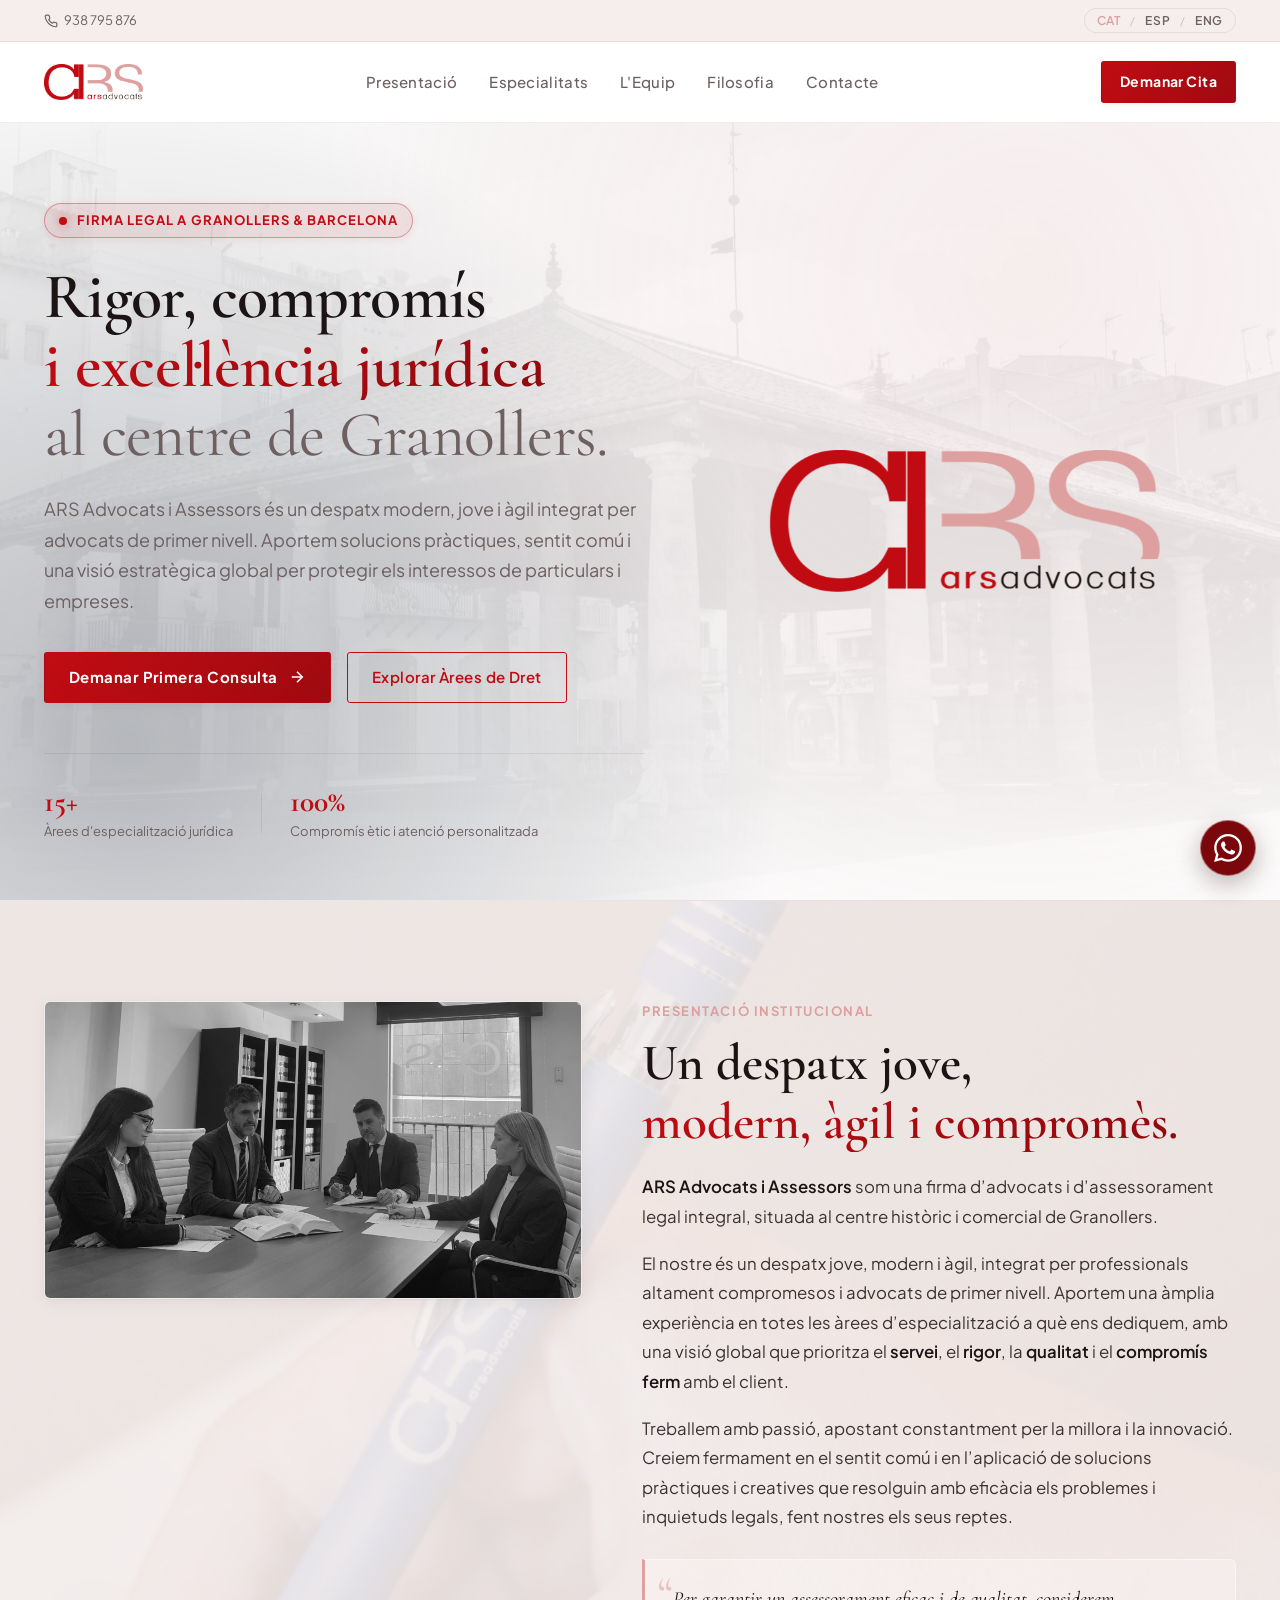
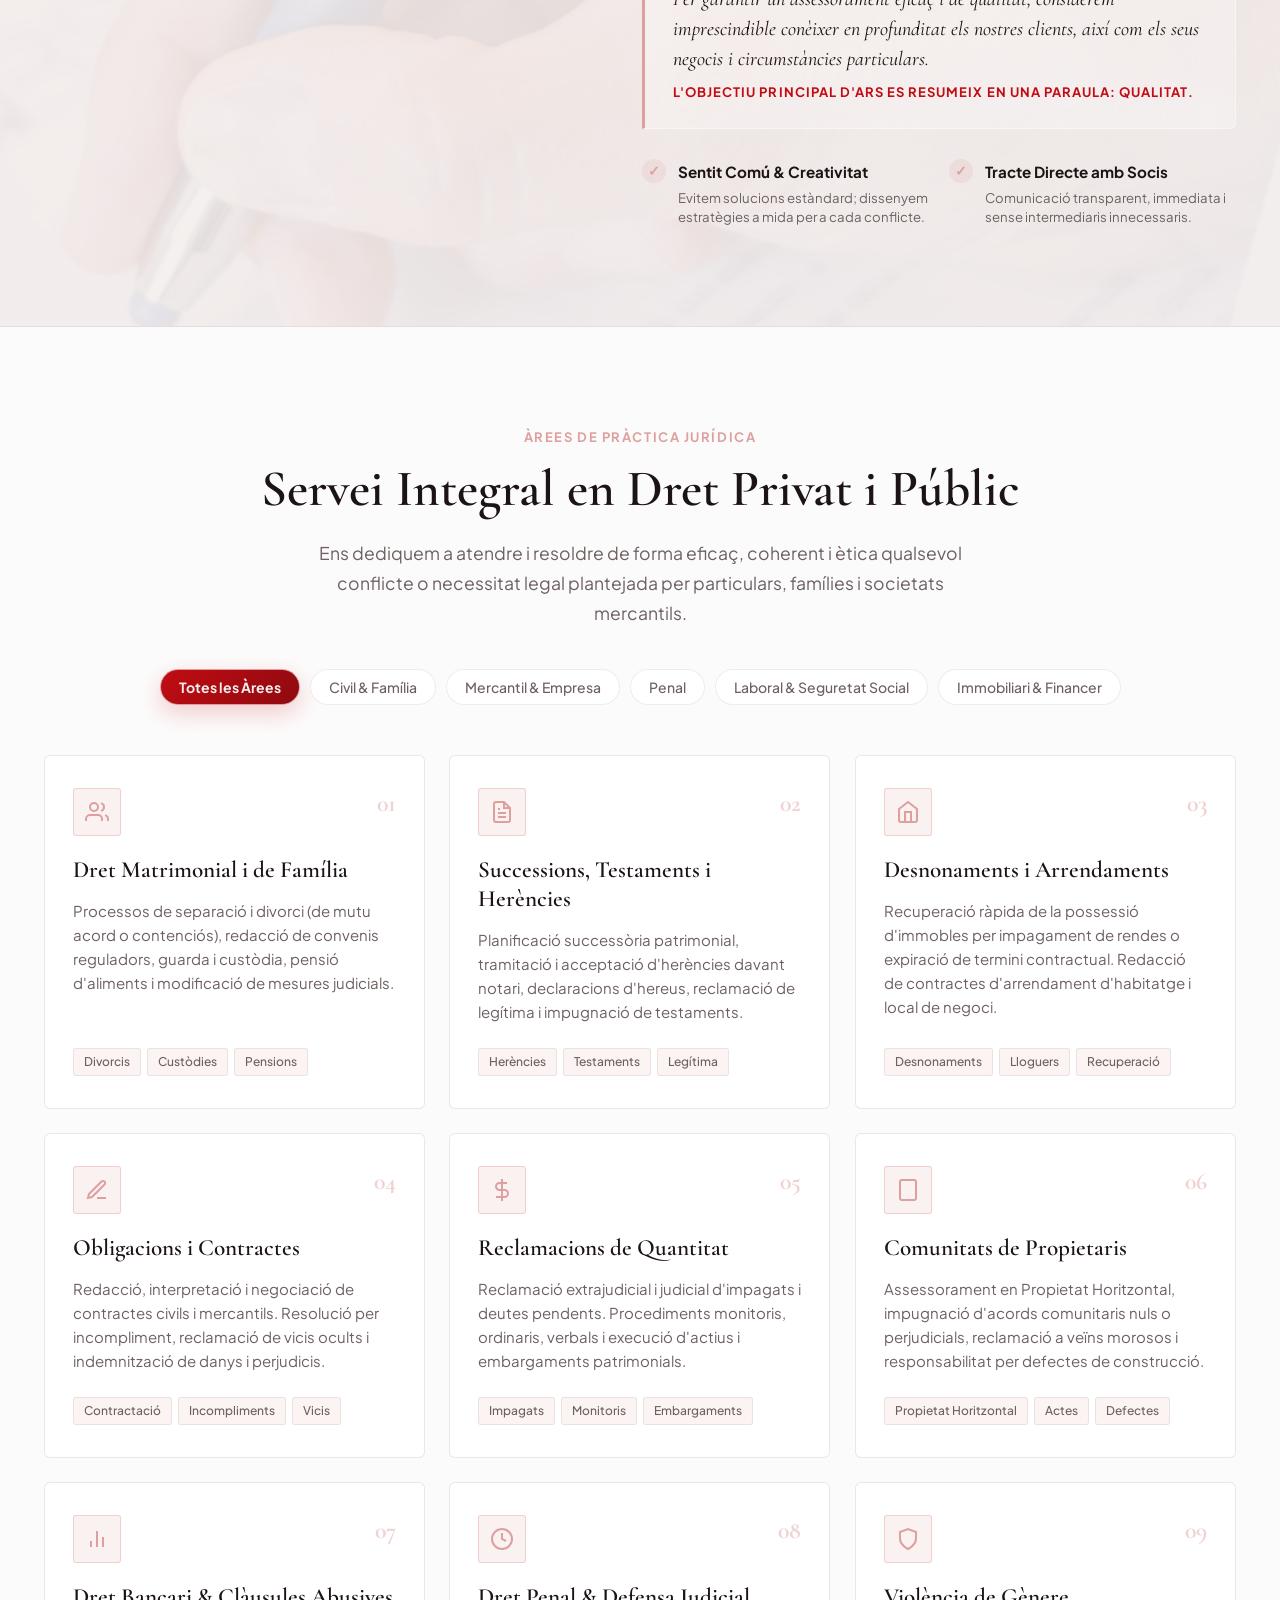
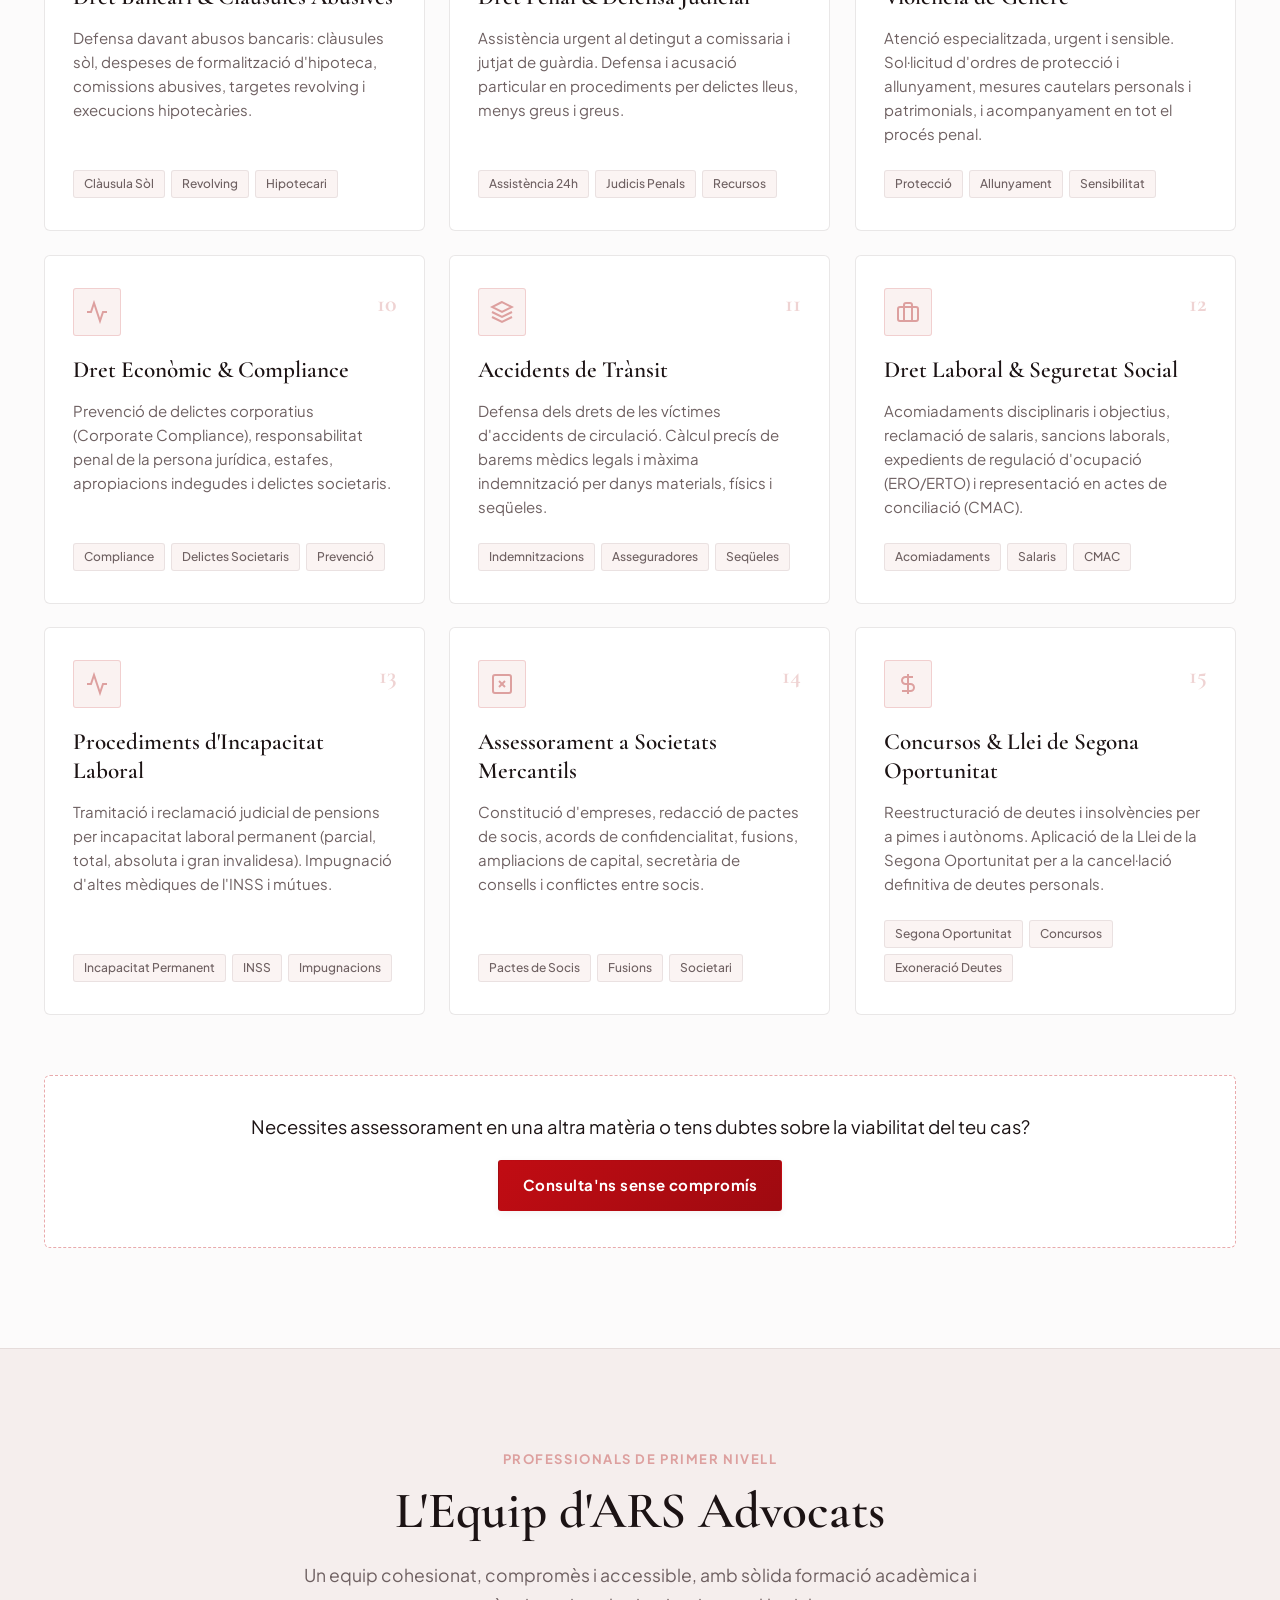
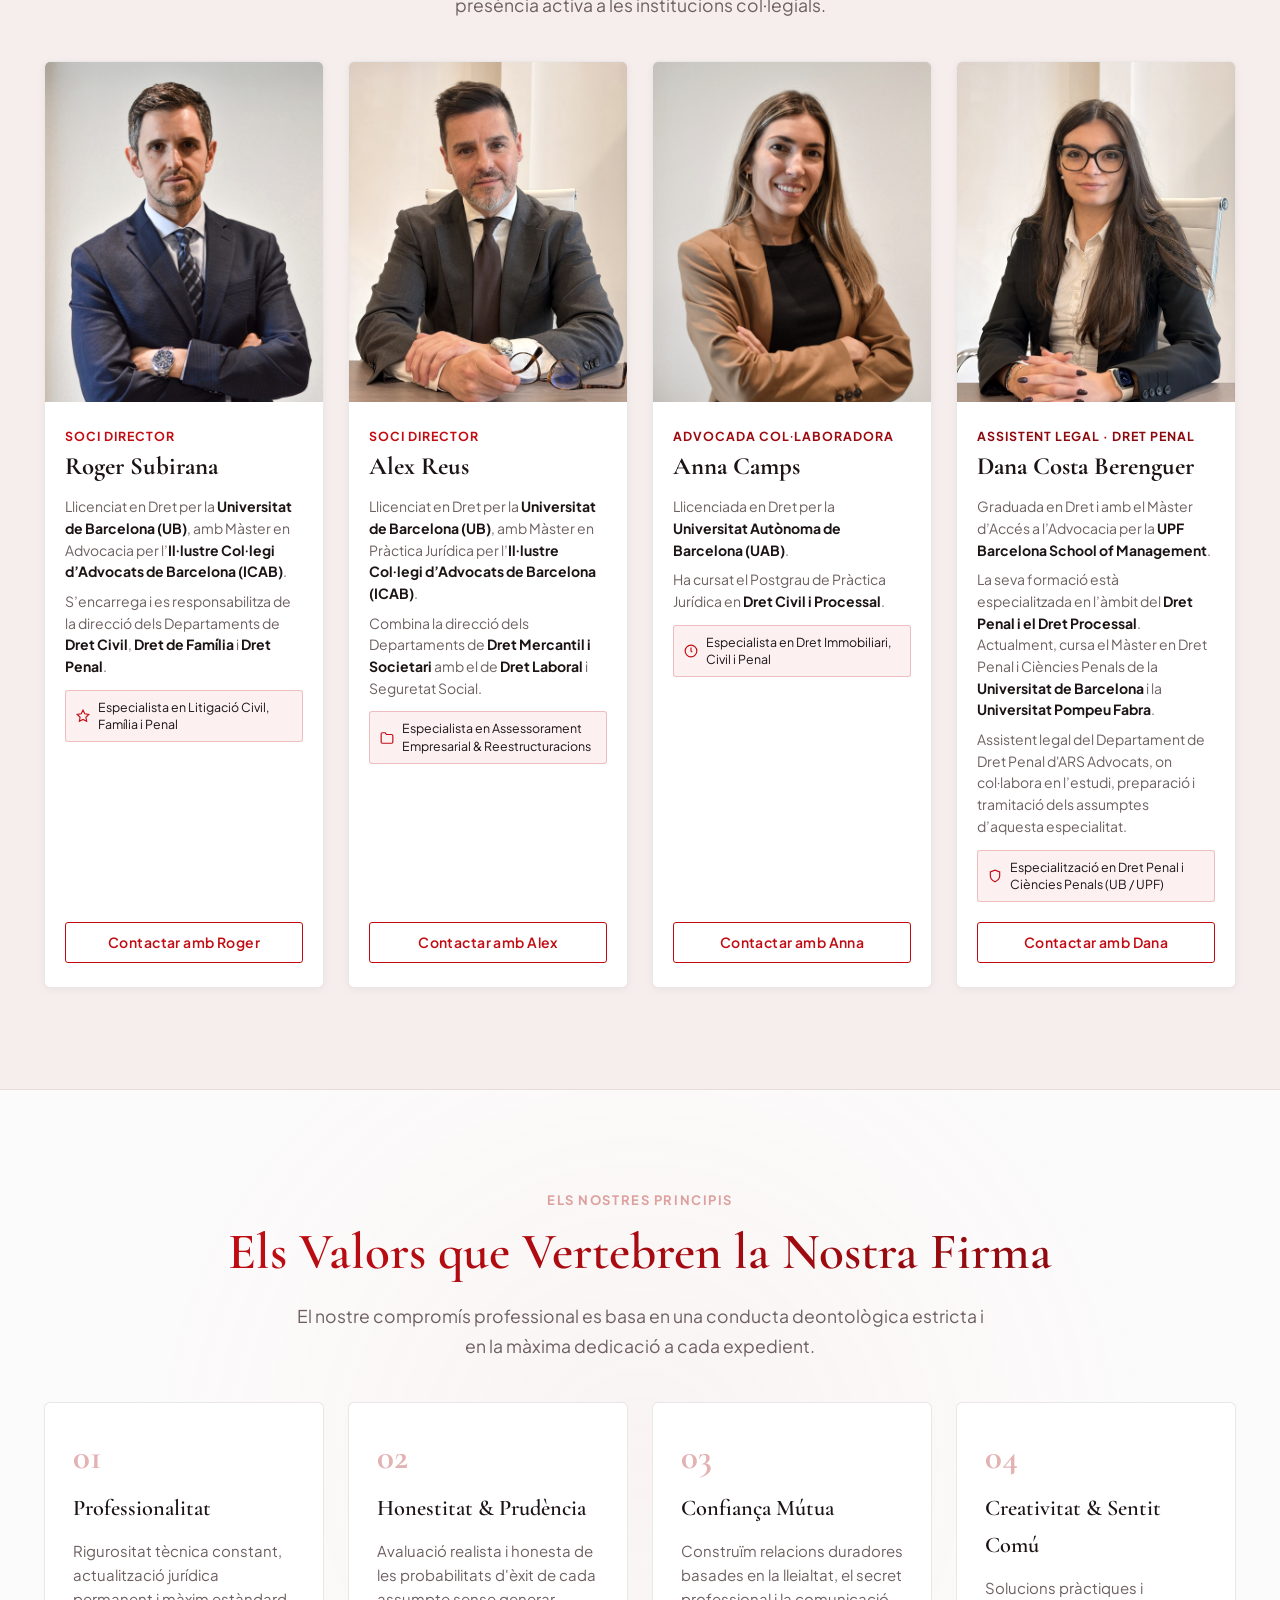
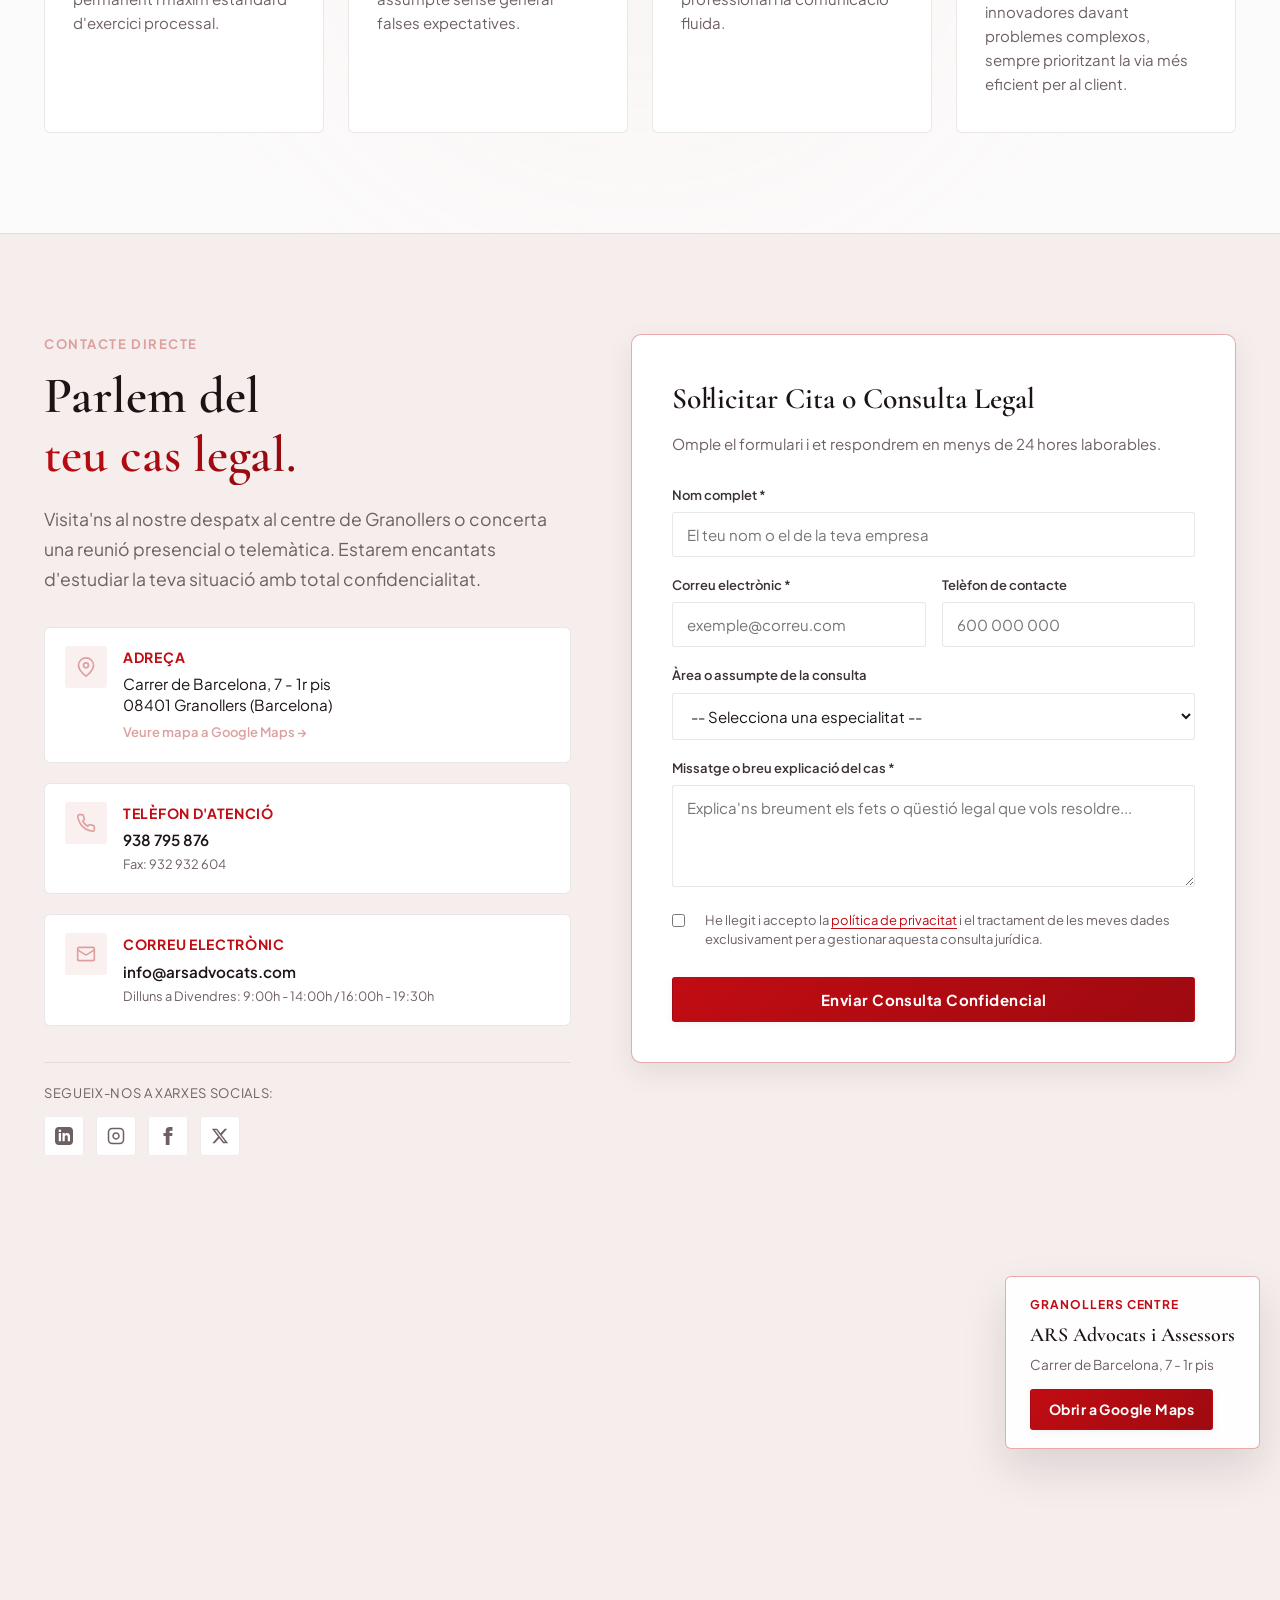
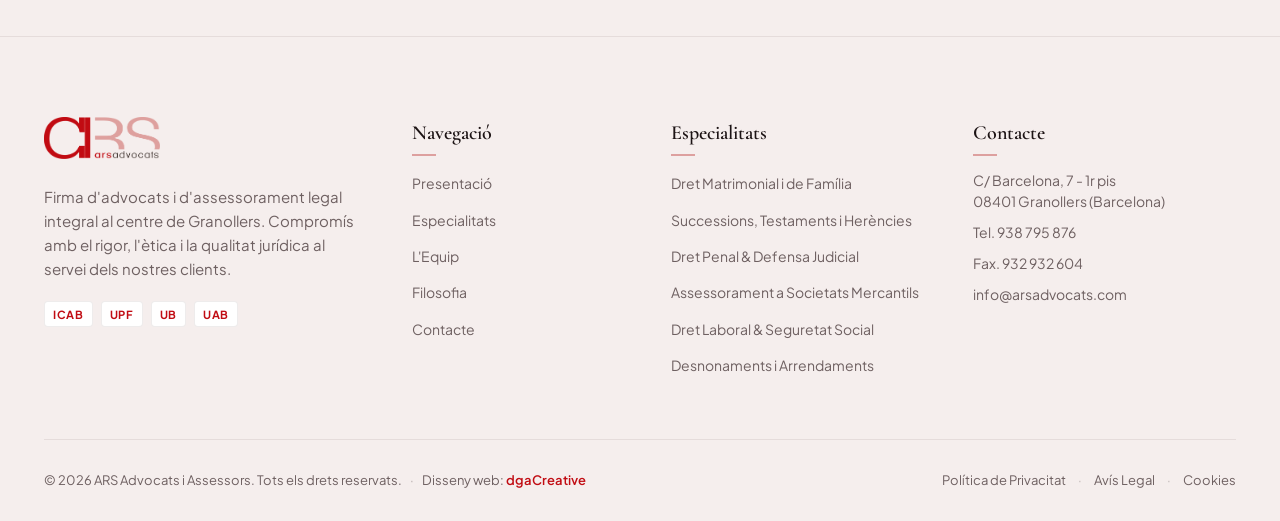
==== index.html @ bbbf12e7 "feat: complete website optimization (contact PHP, SEO JSON-LD, sitemap, robots, security headers, a1" ====
<!DOCTYPE html>
<html lang="ca">
<head>
  <meta charset="UTF-8">
  <meta name="viewport" content="width=device-width, initial-scale=1.0">
  <title>ARS Advocats i Assessors | Firma Legal a Granollers</title>
  <meta name="description" content="ARS Advocats i Assessors. Firma d'advocats i assessorament legal integral al centre de Granollers. Dret Civil, Família, Penal, Mercantil, Laboral i Immobiliari.">
  <meta name="keywords" content="ARS Advocats, advocats Granollers, dret civil Granollers, dret penal, divorcis, herències, mercantil, laboral, Roger Subirana, Alex Reus, Anna Camps">
  
  <!-- Favicon -->
  <link rel="icon" type="image/x-icon" href="favicon.ico">
  <link rel="icon" type="image/png" sizes="32x32" href="assets/images/favicon-32x32.png">
  <link rel="icon" type="image/png" sizes="16x16" href="assets/images/favicon-16x16.png">
  <link rel="apple-touch-icon" sizes="180x180" href="assets/images/apple-touch-icon.png">

  <!-- Canonical & Alternate Hreflang -->
  <link rel="canonical" href="https://www.arsadvocats.com/">
  <link rel="alternate" hreflang="ca" href="https://www.arsadvocats.com/">
  <link rel="alternate" hreflang="es" href="https://www.arsadvocats.com/">
  <link rel="alternate" hreflang="en" href="https://www.arsadvocats.com/">
  <link rel="alternate" hreflang="x-default" href="https://www.arsadvocats.com/">

  <!-- Open Graph / Facebook / WhatsApp -->
  <meta property="og:site_name" content="ARS Advocats i Assessors">
  <meta property="og:title" content="ARS Advocats i Assessors | Despatx d'Advocats a Granollers">
  <meta property="og:description" content="Rigor, compromís i excel·lència jurídica al centre de Granollers. Assessorament integral per a particulars i empreses.">
  <meta property="og:url" content="https://www.arsadvocats.com/">
  <meta property="og:image" content="https://www.arsadvocats.com/assets/images/foto_portada.jpg">
  <meta property="og:image:width" content="1920">
  <meta property="og:image:height" content="1276">
  <meta property="og:image:alt" content="ARS Advocats i Assessors Despatx a Granollers">
  <meta property="og:type" content="website">
  <meta property="og:locale" content="ca_ES">
  <meta property="og:locale:alternate" content="es_ES">
  <meta property="og:locale:alternate" content="en_GB">

  <!-- Twitter / X Cards -->
  <meta name="twitter:card" content="summary_large_image">
  <meta name="twitter:site" content="@arsadvocats">
  <meta name="twitter:title" content="ARS Advocats i Assessors | Firma Legal a Granollers">
  <meta name="twitter:description" content="Rigor, compromís i excel·lència jurídica al centre de Granollers. Assessorament integral en Dret Civil, Família, Penal, Mercantil i Laboral.">
  <meta name="twitter:image" content="https://www.arsadvocats.com/assets/images/foto_portada.jpg">

  <!-- Structured Data JSON-LD (Schema.org LegalService / Attorney) -->
  <script type="application/ld+json">
  {
    "@context": "https://schema.org",
    "@type": "LegalService",
    "name": "ARS Advocats i Assessors",
    "legalName": "ARS Advocats i Assessors",
    "url": "https://www.arsadvocats.com/",
    "logo": "https://www.arsadvocats.com/assets/images/logo.png",
    "image": "https://www.arsadvocats.com/assets/images/foto_portada.jpg",
    "description": "Firma d'advocats i d'assessorament legal integral al centre de Granollers. Dret Civil, Matrimonial i Família, Successions, Penal, Mercantil, Laboral i Immobiliari.",
    "telephone": "+34938795876",
    "email": "info@arsadvocats.com",
    "address": {
      "@type": "PostalAddress",
      "streetAddress": "Carrer de Barcelona, 7 - 1r",
      "addressLocality": "Granollers",
      "postalCode": "08401",
      "addressRegion": "Barcelona",
      "addressCountry": "ES"
    },
    "geo": {
      "@type": "GeoCoordinates",
      "latitude": 41.60749,
      "longitude": 2.285817
    },
    "openingHoursSpecification": [
      {
        "@type": "OpeningHoursSpecification",
        "dayOfWeek": ["Monday", "Tuesday", "Wednesday", "Thursday", "Friday"],
        "opens": "09:00",
        "closes": "14:00"
      },
      {
        "@type": "OpeningHoursSpecification",
        "dayOfWeek": ["Monday", "Tuesday", "Wednesday", "Thursday", "Friday"],
        "opens": "16:00",
        "closes": "19:30"
      }
    ],
    "sameAs": [
      "https://es.linkedin.com/company/ars-advocats",
      "https://www.instagram.com/arsadvocats/",
      "https://www.facebook.com/ARSAdvocats",
      "https://twitter.com/arsadvocats"
    ],
    "priceRange": "$$",
    "areaServed": ["Granollers", "Vallès Oriental", "Barcelona", "Catalunya"]
  }
  </script>

  <!-- Google Fonts: Cormorant Garamond + Plus Jakarta Sans (optimized weights) -->
  <link rel="preconnect" href="https://fonts.googleapis.com">
  <link rel="preconnect" href="https://fonts.gstatic.com" crossorigin>
  <link href="https://fonts.googleapis.com/css2?family=Cormorant+Garamond:ital,wght@0,500;0,600;0,700;1,400&family=Plus+Jakarta+Sans:wght@400;500;600;700&display=swap" rel="stylesheet">

  <link rel="stylesheet" href="styles.css?v=31">
</head>
<body data-lang="ca">

  <!-- Top Announcement Bar -->
  <div class="top-bar">
    <div class="container top-bar-container">
      <div class="top-bar-left">
        <a href="tel:+34938795876" class="top-tel">
          <svg width="14" height="14" viewBox="0 0 24 24" fill="none" stroke="currentColor" stroke-width="2"><path d="M22 16.92v3a2 2 0 0 1-2.18 2 19.79 19.79 0 0 1-8.63-3.07 19.5 19.5 0 0 1-6-6 19.79 19.79 0 0 1-3.07-8.67A2 2 0 0 1 4.11 2h3a2 2 0 0 1 2 1.72 12.84 12.84 0 0 0 .7 2.81 2 2 0 0 1-.45 2.11L8.09 9.91a16 16 0 0 0 6 6l1.27-1.27a2 2 0 0 1 2.11-.45 12.84 12.84 0 0 0 2.81.7A2 2 0 0 1 22 16.92z"></path></svg>
          <span>938 795 876</span>
        </a>
      </div>
      <div class="top-bar-right">
        <div class="lang-switcher" aria-label="Canvi d'idioma">
          <button class="lang-btn active" data-switch-lang="ca">CAT</button>
          <span class="lang-divider">/</span>
          <button class="lang-btn" data-switch-lang="es">ESP</button>
          <span class="lang-divider">/</span>
          <button class="lang-btn" data-switch-lang="en">ENG</button>
        </div>
      </div>
    </div>
  </div>

  <!-- Header / Navigation Bar -->
  <header class="header" id="mainHeader">
    <div class="container header-container">
      <a href="#" class="brand-link" aria-label="ARS Advocats inici">
        <div class="nav-logo-wrap">
          <img src="assets/images/logo.png" alt="ARS Advocats i Assessors" class="brand-logo" width="569" height="206" decoding="async">
        </div>
      </a>

      <!-- Desktop Nav -->
      <nav class="desktop-nav" aria-label="Navegació principal">
        <a href="#presentacio" class="nav-item" data-i18n="nav_presentation">Presentació</a>
        <a href="#especialitats" class="nav-item" data-i18n="nav_specialties">Especialitats</a>
        <a href="#equip" class="nav-item" data-i18n="nav_team">L'Equip</a>
        <a href="#valors" class="nav-item" data-i18n="nav_values">Filosofia</a>
        <a href="#contacte" class="nav-item" data-i18n="nav_contact">Contacte</a>
      </nav>

      <div class="header-actions">        <a href="#contacte" class="btn btn-primary btn-sm" data-i18n="nav_cta">Demanar Cita</a>
        <button class="mobile-toggle" id="mobileToggle" aria-label="Menú de navegació" aria-expanded="false">
          <span></span>
          <span></span>
          <span></span>
        </button>
      </div>
    </div>

    <!-- Mobile Drawer moved outside sticky header to avoid backdrop-filter fixed positioning bug -->
  </header>

  <!-- Mobile Drawer -->
  <div class="mobile-menu" id="mobileMenu" aria-hidden="true">
    <div class="mobile-menu-header">
      <div class="nav-logo-wrap">
        <img src="assets/images/logo.png" alt="ARS Advocats i Assessors" class="brand-logo" width="569" height="206" decoding="async">
      </div>
      <button class="mobile-menu-close" id="mobileMenuClose" aria-label="Tancar menú">
        <svg width="22" height="22" viewBox="0 0 24 24" fill="none" stroke="currentColor" stroke-width="2.2" stroke-linecap="round" stroke-linejoin="round">
          <line x1="18" y1="6" x2="6" y2="18"></line>
          <line x1="6" y1="6" x2="18" y2="18"></line>
        </svg>
      </button>
    </div>
    <div class="mobile-menu-inner">
      <nav class="mobile-nav">
        <a href="#presentacio" class="mobile-nav-item" data-i18n="nav_presentation">Presentació</a>
        <a href="#especialitats" class="mobile-nav-item" data-i18n="nav_specialties">Especialitats</a>
        <a href="#equip" class="mobile-nav-item" data-i18n="nav_team">L'Equip</a>
        <a href="#valors" class="mobile-nav-item" data-i18n="nav_values">Filosofia</a>
        <a href="#contacte" class="mobile-nav-item" data-i18n="nav_contact">Contacte</a>
      </nav>
      <div class="mobile-menu-footer">
        <div class="mobile-contact-info">
          <p><strong>ARS Advocats i Assessors</strong></p>
          <p>C/ Barcelona, 7 - 1r, 08401 Granollers</p>
          <p><a href="tel:+34938795876">Tel. 938 795 876</a></p>
        </div>
        <div class="mobile-lang">
          <button class="lang-btn active" data-switch-lang="ca">Català</button>
          <button class="lang-btn" data-switch-lang="es">Castellano</button>
          <button class="lang-btn" data-switch-lang="en">English</button>
        </div>
        <a href="#contacte" class="btn btn-primary btn-block" data-i18n="nav_cta">Demanar Cita</a>
      </div>
    </div>
  </div>

  <!-- Main Content Wrapper for smooth transitions -->
  <main id="pageContent" class="page-content page-lang-transition">
    <!-- Hero Section -->
    <section class="hero-section" id="hero">
    <div class="hero-bg-overlay"></div>
    <div class="container hero-container">
      <div class="hero-content">
        <div class="hero-badge reveal">
          <span class="badge-dot"></span>
          <span data-i18n="hero_badge">Firma Legal a Granollers & Barcelona</span>
        </div>
        <h1 class="hero-title reveal delay-1">
          <span data-i18n="hero_title_1">Rigor, compromís</span><br>
          <span class="text-gold" data-i18n="hero_title_2">i excel·lència jurídica</span><br>
          <span class="hero-title-light" data-i18n="hero_title_3">al centre de Granollers.</span>
        </h1>
        <p class="hero-subtitle reveal delay-2" data-i18n="hero_desc">
          ARS Advocats i Assessors és un despatx modern, jove i àgil integrat per advocats de primer nivell. Aportem solucions pràctiques, sentit comú i una visió estratègica global per protegir els interessos de particulars i empreses.
        </p>

        <div class="hero-buttons reveal delay-3">
          <a href="#contacte" class="btn btn-gold">
            <span data-i18n="hero_cta_consult">Demanar Primera Consulta</span>
            <svg width="18" height="18" viewBox="0 0 24 24" fill="none" stroke="currentColor" stroke-width="2"><line x1="5" y1="12" x2="19" y2="12"></line><polyline points="12 5 19 12 12 19"></polyline></svg>
          </a>
          <a href="#especialitats" class="btn btn-outline">
            <span data-i18n="hero_btn_explore">Explorar Àrees de Dret</span>
          </a>
        </div>

        <div class="hero-stats reveal delay-4">
          <div class="stat-card">
            <div class="stat-num">15+</div>
            <div class="stat-label" data-i18n="stat_areas">Àrees d'especialització jurídica</div>
          </div>
          <div class="stat-divider"></div>
          <div class="stat-card">
            <div class="stat-num">100%</div>
            <div class="stat-label" data-i18n="stat_dedication">Compromís ètic i atenció personalitzada</div>
          </div>
        </div>
      </div>

      <div class="hero-visual reveal delay-2">
        <div class="hero-emblem-stage" id="heroEmblemStage">
          <div class="emblem-card-inner">
            <div class="hero-logo-wrap">
              <img src="assets/images/logo.png" alt="ARS Advocats i Assessors Logo" class="hero-grand-logo" width="569" height="206" fetchpriority="high">
            </div>
          </div>
        </div>
      </div>
    </div>
  </section>

  <!-- Presentació / Sobre Nosaltres -->
  <section class="section section-presentation" id="presentacio">
    <div class="presentation-bg-overlay"></div>
    <div class="container">
      <div class="presentation-grid">
        <div class="presentation-images reveal">
          <div class="interactive-photo-card" id="presentationPhotoCard" role="button" tabindex="0" title="Clica per alternar color">
            <img src="assets/images/fotogrup.jpg" alt="L'equip d'ARS Advocats a les nostres instal·lacions" class="presentation-photo" id="presentationPhoto" width="1920" height="1061" loading="lazy" decoding="async">
          </div>
        </div>

        <div class="presentation-content reveal delay-1">
          <div class="section-kicker" data-i18n="pres_kicker">PRESENTACIÓ INSTITUCIONAL</div>
          <h2 class="section-title">
            <span data-i18n="pres_title_1">Un despatx jove,</span> <br>
            <span class="text-gold" data-i18n="pres_title_2">modern, àgil i compromès.</span>
          </h2>
          <div class="rich-text">
            <p data-i18n="pres_p1">
              <strong>ARS Advocats i Assessors</strong> som una firma d’advocats i d’assessorament legal integral, situada al centre històric i comercial de Granollers.
            </p>
            <p data-i18n="pres_p2">
              El nostre és un despatx jove, modern i àgil, integrat per professionals altament compromesos i advocats de primer nivell. Aportem una àmplia experiència en totes les àrees d’especialització a què ens dediquem, amb una visió global que prioritza el <strong>servei</strong>, el <strong>rigor</strong>, la <strong>qualitat</strong> i el <strong>compromís ferm</strong> amb el client.
            </p>
            <p data-i18n="pres_p3">
              Treballem amb passió, apostant constantment per la millora i la innovació. Creiem fermament en el sentit comú i en l’aplicació de solucions pràctiques i creatives que resolguin amb eficàcia els problemes i inquietuds legals, fent nostres els seus reptes.
            </p>
          </div>

          <div class="quote-box">
            <div class="quote-mark">“</div>
            <p class="quote-text" data-i18n="pres_quote">Per garantir un assessorament eficaç i de qualitat, considerem imprescindible conèixer en profunditat els nostres clients, així com els seus negocis i circumstàncies particulars.</p>
            <span class="quote-author" data-i18n="pres_motto">L'objectiu principal d'ARS es resumeix en una paraula: QUALITAT.</span>
          </div>

          <div class="presentation-features">
            <div class="feature-item">
              <span class="feature-icon">✓</span>
              <div>
                <strong data-i18n="feat_1_title">Sentit Comú & Creativitat</strong>
                <p data-i18n="feat_1_desc">Evitem solucions estàndard; dissenyem estratègies a mida per a cada conflicte.</p>
              </div>
            </div>
            <div class="feature-item">
              <span class="feature-icon">✓</span>
              <div>
                <strong data-i18n="feat_2_title">Tracte Directe amb Socis</strong>
                <p data-i18n="feat_2_desc">Comunicació transparent, immediata i sense intermediaris innecessaris.</p>
              </div>
            </div>
          </div>
        </div>
      </div>
    </div>
  </section>

  <!-- Especialitats Jurídiques -->
  <section class="section section-specialties" id="especialitats">
    <div class="container">
      <div class="section-header text-center reveal">
        <div class="section-kicker" data-i18n="spec_kicker">ÀREES DE PRÀCTICA JURÍDICA</div>
        <h2 class="section-title" data-i18n="spec_title">Servei Integral en Dret Privat i Públic</h2>
        <p class="section-desc" data-i18n="spec_subtitle">
          Ens dediquem a atendre i resoldre de forma eficaç, coherent i ètica qualsevol conflicte o necessitat legal plantejada per particulars, famílies i societats mercantils.
        </p>

        <!-- Category Filters -->
        <div class="filter-pills" role="tablist" aria-label="Filtre per especialitats jurídiques">
          <button class="pill active" role="tab" aria-selected="true" data-filter="all" data-i18n="filter_all">Totes les Àrees</button>
          <button class="pill" role="tab" aria-selected="false" data-filter="civil" data-i18n="filter_civil">Civil & Família</button>
          <button class="pill" role="tab" aria-selected="false" data-filter="empresa" data-i18n="filter_business">Mercantil & Empresa</button>
          <button class="pill" role="tab" aria-selected="false" data-filter="penal" data-i18n="filter_criminal">Penal</button>
          <button class="pill" role="tab" aria-selected="false" data-filter="laboral" data-i18n="filter_labor">Laboral & Seguretat Social</button>
          <button class="pill" role="tab" aria-selected="false" data-filter="immobiliari" data-i18n="filter_property">Immobiliari & Financer</button>
        </div>
      </div>

      <div class="specialties-grid" id="specialtiesGrid">
        <!-- 1: Família -->
        <div class="spec-card reveal" data-category="civil">
          <div class="spec-icon-wrap">
            <svg width="24" height="24" viewBox="0 0 24 24" fill="none" stroke="currentColor" stroke-width="2"><path d="M17 21v-2a4 4 0 0 0-4-4H5a4 4 0 0 0-4 4v2"></path><circle cx="9" cy="7" r="4"></circle><path d="M23 21v-2a4 4 0 0 0-3-3.87"></path><path d="M16 3.13a4 4 0 0 1 0 7.75"></path></svg>
          </div>
          <span class="spec-num">01</span>
          <h3 class="spec-card-title" data-i18n="sp_1_title">Dret Matrimonial i de Família</h3>
          <p class="spec-card-desc" data-i18n="sp_1_desc">Processos de separació i divorci (de mutu acord o contenciós), redacció de convenis reguladors, guarda i custòdia, pensió d'aliments i modificació de mesures judicials.</p>
          <div class="spec-tags">
            <span data-i18n="sp_1_t1">Divorcis</span><span data-i18n="sp_1_t2">Custòdies</span><span data-i18n="sp_1_t3">Pensions</span>
          </div>
        </div>

        <!-- 2: Successions -->
        <div class="spec-card reveal delay-1" data-category="civil">
          <div class="spec-icon-wrap">
            <svg width="24" height="24" viewBox="0 0 24 24" fill="none" stroke="currentColor" stroke-width="2"><path d="M14 2H6a2 2 0 0 0-2 2v16a2 2 0 0 0 2 2h12a2 2 0 0 0 2-2V8z"></path><polyline points="14 2 14 8 20 8"></polyline><line x1="16" y1="13" x2="8" y2="13"></line><line x1="16" y1="17" x2="8" y2="17"></line><polyline points="10 9 9 9 8 9"></polyline></svg>
          </div>
          <span class="spec-num">02</span>
          <h3 class="spec-card-title" data-i18n="sp_2_title">Successions, Testaments i Herències</h3>
          <p class="spec-card-desc" data-i18n="sp_2_desc">Planificació successòria patrimonial, tramitació i acceptació d'herències davant notari, declaracions d'hereus, reclamació de legítima i impugnació de testaments.</p>
          <div class="spec-tags">
            <span data-i18n="sp_2_t1">Herències</span><span data-i18n="sp_2_t2">Testaments</span><span data-i18n="sp_2_t3">Legítima</span>
          </div>
        </div>

        <!-- 3: Desnonaments -->
        <div class="spec-card reveal delay-2" data-category="immobiliari">
          <div class="spec-icon-wrap">
            <svg width="24" height="24" viewBox="0 0 24 24" fill="none" stroke="currentColor" stroke-width="2"><path d="M3 9l9-7 9 7v11a2 2 0 0 1-2 2H5a2 2 0 0 1-2-2z"></path><polyline points="9 22 9 12 15 12 15 22"></polyline></svg>
          </div>
          <span class="spec-num">03</span>
          <h3 class="spec-card-title" data-i18n="sp_3_title">Desnonaments i Arrendaments</h3>
          <p class="spec-card-desc" data-i18n="sp_3_desc">Recuperació ràpida de la possessió d'immobles per impagament de rendes o expiració de termini contractual. Redacció de contractes d'arrendament d'habitatge i local de negoci.</p>
          <div class="spec-tags">
            <span data-i18n="sp_3_t1">Desnonaments</span><span data-i18n="sp_3_t2">Lloguers</span><span data-i18n="sp_3_t3">Recuperació</span>
          </div>
        </div>

        <!-- 4: Contractes -->
        <div class="spec-card reveal" data-category="civil">
          <div class="spec-icon-wrap">
            <svg width="24" height="24" viewBox="0 0 24 24" fill="none" stroke="currentColor" stroke-width="2"><path d="M12 20h9"></path><path d="M16.5 3.5a2.121 2.121 0 0 1 3 3L7 19l-4 1 1-4L16.5 3.5z"></path></svg>
          </div>
          <span class="spec-num">04</span>
          <h3 class="spec-card-title" data-i18n="sp_4_title">Obligacions i Contractes</h3>
          <p class="spec-card-desc" data-i18n="sp_4_desc">Redacció, interpretació i negociació de contractes civils i mercantils. Resolució per incompliment, reclamació de vicis ocults i indemnització de danys i perjudicis.</p>
          <div class="spec-tags">
            <span data-i18n="sp_4_t1">Contractació</span><span data-i18n="sp_4_t2">Incompliments</span><span data-i18n="sp_4_t3">Vicis</span>
          </div>
        </div>

        <!-- 5: Reclamacions de Quantitat -->
        <div class="spec-card reveal delay-1" data-category="civil">
          <div class="spec-icon-wrap">
            <svg width="24" height="24" viewBox="0 0 24 24" fill="none" stroke="currentColor" stroke-width="2"><line x1="12" y1="1" x2="12" y2="23"></line><path d="M17 5H9.5a3.5 3.5 0 0 0 0 7h5a3.5 3.5 0 0 1 0 7H6"></path></svg>
          </div>
          <span class="spec-num">05</span>
          <h3 class="spec-card-title" data-i18n="sp_5_title">Reclamacions de Quantitat</h3>
          <p class="spec-card-desc" data-i18n="sp_5_desc">Reclamació extrajudicial i judicial d'impagats i deutes pendents. Procediments monitoris, ordinaris, verbals i execució d'actius i embargaments patrimonials.</p>
          <div class="spec-tags">
            <span data-i18n="sp_5_t1">Impagats</span><span data-i18n="sp_5_t2">Monitoris</span><span data-i18n="sp_5_t3">Embargaments</span>
          </div>
        </div>

        <!-- 6: Comunitats Propietaris -->
        <div class="spec-card reveal delay-2" data-category="immobiliari">
          <div class="spec-icon-wrap">
            <svg width="24" height="24" viewBox="0 0 24 24" fill="none" stroke="currentColor" stroke-width="2"><rect x="4" y="2" width="16" height="20" rx="2" ry="2"></rect><line x1="9" y1="22" x2="9" y2="22.01"></line><line x1="15" y1="22" x2="15" y2="22.01"></line><line x1="12" y1="18" x2="12" y2="18.01"></line><line x1="12" y1="14" x2="12" y2="14.01"></line><line x1="12" y1="10" x2="12" y2="10.01"></line><line x1="12" y1="6" x2="12" y2="6.01"></line></svg>
          </div>
          <span class="spec-num">06</span>
          <h3 class="spec-card-title" data-i18n="sp_6_title">Comunitats de Propietaris</h3>
          <p class="spec-card-desc" data-i18n="sp_6_desc">Assessorament en Propietat Horitzontal, impugnació d'acords comunitaris nuls o perjudicials, reclamació a veïns morosos i responsabilitat per defectes de construcció.</p>
          <div class="spec-tags">
            <span data-i18n="sp_6_t1">Propietat Horitzontal</span><span data-i18n="sp_6_t2">Actes</span><span data-i18n="sp_6_t3">Defectes</span>
          </div>
        </div>

        <!-- 7: Dret Bancari -->
        <div class="spec-card reveal" data-category="immobiliari">
          <div class="spec-icon-wrap">
            <svg width="24" height="24" viewBox="0 0 24 24" fill="none" stroke="currentColor" stroke-width="2"><line x1="18" y1="20" x2="18" y2="10"></line><line x1="12" y1="20" x2="12" y2="4"></line><line x1="6" y1="20" x2="6" y2="14"></line></svg>
          </div>
          <span class="spec-num">07</span>
          <h3 class="spec-card-title" data-i18n="sp_7_title">Dret Bancari & Clàusules Abusives</h3>
          <p class="spec-card-desc" data-i18n="sp_7_desc">Defensa davant abusos bancaris: clàusules sòl, despeses de formalització d'hipoteca, comissions abusives, targetes revolving i execucions hipotecàries.</p>
          <div class="spec-tags">
            <span data-i18n="sp_7_t1">Clàusula Sòl</span><span data-i18n="sp_7_t2">Revolving</span><span data-i18n="sp_7_t3">Hipotecari</span>
          </div>
        </div>

        <!-- 8: Dret Penal -->
        <div class="spec-card reveal delay-1" data-category="penal">
          <div class="spec-icon-wrap">
            <svg width="24" height="24" viewBox="0 0 24 24" fill="none" stroke="currentColor" stroke-width="2"><circle cx="12" cy="12" r="10"></circle><polyline points="12 6 12 12 16 14"></polyline></svg>
          </div>
          <span class="spec-num">08</span>
          <h3 class="spec-card-title" data-i18n="sp_8_title">Dret Penal & Defensa Judicial</h3>
          <p class="spec-card-desc" data-i18n="sp_8_desc">Assistència urgent al detingut a comissaria i jutjat de guàrdia. Defensa i acusació particular en procediments per delictes lleus, menys greus i greus.</p>
          <div class="spec-tags">
            <span data-i18n="sp_8_t1">Assistència 24h</span><span data-i18n="sp_8_t2">Judicis Penals</span><span data-i18n="sp_8_t3">Recursos</span>
          </div>
        </div>

        <!-- 9: Violència de Gènere -->
        <div class="spec-card reveal delay-2" data-category="penal">
          <div class="spec-icon-wrap">
            <svg width="24" height="24" viewBox="0 0 24 24" fill="none" stroke="currentColor" stroke-width="2"><path d="M12 22s8-4 8-10V5l-8-3-8 3v7c0 6 8 10 8 10z"></path></svg>
          </div>
          <span class="spec-num">09</span>
          <h3 class="spec-card-title" data-i18n="sp_9_title">Violència de Gènere</h3>
          <p class="spec-card-desc" data-i18n="sp_9_desc">Atenció especialitzada, urgent i sensible. Sol·licitud d'ordres de protecció i allunyament, mesures cautelars personals i patrimonials, i acompanyament en tot el procés penal.</p>
          <div class="spec-tags">
            <span data-i18n="sp_9_t1">Protecció</span><span data-i18n="sp_9_t2">Allunyament</span><span data-i18n="sp_9_t3">Sensibilitat</span>
          </div>
        </div>

        <!-- 10: Dret Econòmic & Compliance -->
        <div class="spec-card reveal" data-category="empresa">
          <div class="spec-icon-wrap">
            <svg width="24" height="24" viewBox="0 0 24 24" fill="none" stroke="currentColor" stroke-width="2"><polyline points="22 12 18 12 15 21 9 3 6 12 2 12"></polyline></svg>
          </div>
          <span class="spec-num">10</span>
          <h3 class="spec-card-title" data-i18n="sp_10_title">Dret Econòmic & Compliance</h3>
          <p class="spec-card-desc" data-i18n="sp_10_desc">Prevenció de delictes corporatius (Corporate Compliance), responsabilitat penal de la persona jurídica, estafes, apropiacions indegudes i delictes societaris.</p>
          <div class="spec-tags">
            <span data-i18n="sp_10_t1">Compliance</span><span data-i18n="sp_10_t2">Delictes Societaris</span><span data-i18n="sp_10_t3">Prevenció</span>
          </div>
        </div>

        <!-- 11: Accidents de Trànsit (Civil & Família) -->
        <div class="spec-card reveal delay-1" data-category="civil">
          <div class="spec-icon-wrap">
            <svg width="24" height="24" viewBox="0 0 24 24" fill="none" stroke="currentColor" stroke-width="2"><polygon points="12 2 2 7 12 12 22 7 12 2"></polygon><polyline points="2 17 12 22 22 17"></polyline><polyline points="2 12 12 17 22 12"></polyline></svg>
          </div>
          <span class="spec-num">11</span>
          <h3 class="spec-card-title" data-i18n="sp_11_title">Accidents de Trànsit</h3>
          <p class="spec-card-desc" data-i18n="sp_11_desc">Defensa dels drets de les víctimes d'accidents de circulació. Càlcul precís de barems mèdics legals i màxima indemnització per danys materials, físics i seqüeles.</p>
          <div class="spec-tags">
            <span data-i18n="sp_11_t1">Indemnitzacions</span><span data-i18n="sp_11_t2">Asseguradores</span><span data-i18n="sp_11_t3">Seqüeles</span>
          </div>
        </div>

        <!-- 12: Dret Laboral -->
        <div class="spec-card reveal delay-2" data-category="laboral">
          <div class="spec-icon-wrap">
            <svg width="24" height="24" viewBox="0 0 24 24" fill="none" stroke="currentColor" stroke-width="2"><rect x="2" y="7" width="20" height="14" rx="2" ry="2"></rect><path d="M16 21V5a2 2 0 0 0-2-2h-4a2 2 0 0 0-2 2v16"></path></svg>
          </div>
          <span class="spec-num">12</span>
          <h3 class="spec-card-title" data-i18n="sp_12_title">Dret Laboral & Seguretat Social</h3>
          <p class="spec-card-desc" data-i18n="sp_12_desc">Acomiadaments disciplinaris i objectius, reclamació de salaris, sancions laborals, expedients de regulació d'ocupació (ERO/ERTO) i representació en actes de conciliació (CMAC).</p>
          <div class="spec-tags">
            <span data-i18n="sp_12_t1">Acomiadaments</span><span data-i18n="sp_12_t2">Salaris</span><span data-i18n="sp_12_t3">CMAC</span>
          </div>
        </div>

        <!-- 13: Incapacitat Laboral -->
        <div class="spec-card reveal" data-category="laboral">
          <div class="spec-icon-wrap">
            <svg width="24" height="24" viewBox="0 0 24 24" fill="none" stroke="currentColor" stroke-width="2"><path d="M22 12h-4l-3 9L9 3l-3 9H2"></path></svg>
          </div>
          <span class="spec-num">13</span>
          <h3 class="spec-card-title" data-i18n="sp_13_title">Procediments d'Incapacitat Laboral</h3>
          <p class="spec-card-desc" data-i18n="sp_13_desc">Tramitació i reclamació judicial de pensions per incapacitat laboral permanent (parcial, total, absoluta i gran invalidesa). Impugnació d'altes mèdiques de l'INSS i mútues.</p>
          <div class="spec-tags">
            <span data-i18n="sp_13_t1">Incapacitat Permanent</span><span data-i18n="sp_13_t2">INSS</span><span data-i18n="sp_13_t3">Impugnacions</span>
          </div>
        </div>

        <!-- 14: Societats Mercantils -->
        <div class="spec-card reveal delay-1" data-category="empresa">
          <div class="spec-icon-wrap">
            <svg width="24" height="24" viewBox="0 0 24 24" fill="none" stroke="currentColor" stroke-width="2"><rect x="3" y="3" width="18" height="18" rx="2" ry="2"></rect><line x1="9" y1="9" x2="15" y2="15"></line><line x1="15" y1="9" x2="9" y2="15"></line></svg>
          </div>
          <span class="spec-num">14</span>
          <h3 class="spec-card-title" data-i18n="sp_14_title">Assessorament a Societats Mercantils</h3>
          <p class="spec-card-desc" data-i18n="sp_14_desc">Constitució d'empreses, redacció de pactes de socis, acords de confidencialitat, fusions, ampliacions de capital, secretària de consells i conflictes entre socis.</p>
          <div class="spec-tags">
            <span data-i18n="sp_14_t1">Pactes de Socis</span><span data-i18n="sp_14_t2">Fusions</span><span data-i18n="sp_14_t3">Societari</span>
          </div>
        </div>

        <!-- 15: Concursal & Segona Oportunitat -->
        <div class="spec-card reveal delay-2" data-category="empresa">
          <div class="spec-icon-wrap">
            <svg width="24" height="24" viewBox="0 0 24 24" fill="none" stroke="currentColor" stroke-width="2"><path d="M12 2v20"></path><path d="M17 5H9.5a3.5 3.5 0 0 0 0 7h5a3.5 3.5 0 0 1 0 7H6"></path></svg>
          </div>
          <span class="spec-num">15</span>
          <h3 class="spec-card-title" data-i18n="sp_15_title">Concursos & Llei de Segona Oportunitat</h3>
          <p class="spec-card-desc" data-i18n="sp_15_desc">Reestructuració de deutes i insolvències per a pimes i autònoms. Aplicació de la Llei de la Segona Oportunitat per a la cancel·lació definitiva de deutes personals.</p>
          <div class="spec-tags">
            <span data-i18n="sp_15_t1">Segona Oportunitat</span><span data-i18n="sp_15_t2">Concursos</span><span data-i18n="sp_15_t3">Exoneració Deutes</span>
          </div>
        </div>
      </div>

      <div class="specialties-cta text-center reveal">
        <p data-i18n="spec_cta_lead">Necessites assessorament en una altra matèria o tens dubtes sobre la viabilitat del teu cas?</p>
        <a href="#contacte" class="btn btn-gold" data-i18n="spec_cta_btn">Consulta'ns sense compromís</a>
      </div>
    </div>
  </section>

  <!-- L'Equip d'ARS Advocats -->
  <section class="section section-team" id="equip">
    <div class="container">
      <div class="section-header text-center reveal">
        <div class="section-kicker" data-i18n="team_kicker">PROFESSIONALS DE PRIMER NIVELL</div>
        <h2 class="section-title" data-i18n="team_title">L'Equip d'ARS Advocats</h2>
        <p class="section-desc" data-i18n="team_subtitle">
          Un equip cohesionat, compromès i accessible, amb sòlida formació acadèmica i presència activa a les institucions col·legials.
        </p>
      </div>

      <div class="team-grid">
        <!-- Roger Subirana -->
        <div class="team-card reveal">
          <div class="team-img-wrap">
            <img src="assets/images/roger.jpg" alt="Roger Subirana - Soci Director ARS Advocats" class="team-img" width="1200" height="1782" loading="lazy" decoding="async">
          </div>
          <div class="team-info">
            <div class="team-role-badge" data-i18n="team_role_partner">Soci Director</div>
            <h3 class="team-name">Roger Subirana</h3>
            <div class="team-credentials">
              <p data-i18n="roger_bio_1">Llicenciat en Dret per la <strong>Universitat de Barcelona (UB)</strong>, amb Màster en Advocacia per l’<strong>Il·lustre Col·legi d’Advocats de Barcelona (ICAB)</strong>.</p>
              <p data-i18n="roger_bio_2">S’encarrega i es responsabilitza de la direcció dels Departaments de <strong>Dret Civil</strong>, <strong>Dret de Família</strong> i <strong>Dret Penal</strong>.</p>
              <div class="honor-badge">
                <svg width="14" height="14" viewBox="0 0 24 24" fill="none" stroke="currentColor" stroke-width="2"><polygon points="12 2 15.09 8.26 22 9.27 17 14.14 18.18 21.02 12 17.77 5.82 21.02 7 14.14 2 9.27 8.91 8.26 12 2"></polygon></svg>
                <span data-i18n="roger_honor">Especialista en Litigació Civil, Família i Penal</span>
              </div>
            </div>
            <div class="team-action">
              <a href="#contacte" class="btn btn-outline btn-sm btn-block" data-i18n="team_btn_contact_roger" data-contact-lawyer="Roger Subirana" data-contact-area="familia">Contactar amb Roger</a>
            </div>
          </div>
        </div>

        <!-- Alex Reus -->
        <div class="team-card reveal delay-1">
          <div class="team-img-wrap">
            <img src="assets/images/alex.jpg" alt="Alex Reus - Soci Director ARS Advocats" class="team-img" width="1200" height="1600" loading="lazy" decoding="async">
          </div>
          <div class="team-info">
            <div class="team-role-badge" data-i18n="team_role_partner">Soci Director</div>
            <h3 class="team-name">Alex Reus</h3>
            <div class="team-credentials">
              <p data-i18n="alex_bio_1">Llicenciat en Dret per la <strong>Universitat de Barcelona (UB)</strong>, amb Màster en Pràctica Jurídica per l’<strong>Il·lustre Col·legi d’Advocats de Barcelona (ICAB)</strong>.</p>
              <p data-i18n="alex_bio_2">Combina la direcció dels Departaments de <strong>Dret Mercantil i Societari</strong> amb el de <strong>Dret Laboral</strong> i Seguretat Social.</p>
              <div class="honor-badge">
                <svg width="14" height="14" viewBox="0 0 24 24" fill="none" stroke="currentColor" stroke-width="2"><path d="M22 19a2 2 0 0 1-2 2H4a2 2 0 0 1-2-2V5a2 2 0 0 1 2-2h5l2 3h9a2 2 0 0 1 2 2z"></path></svg>
                <span data-i18n="alex_honor">Especialista en Assessorament Empresarial & Reestructuracions</span>
              </div>
            </div>
            <div class="team-action">
              <a href="#contacte" class="btn btn-outline btn-sm btn-block" data-i18n="team_btn_contact_alex" data-contact-lawyer="Alex Reus" data-contact-area="mercantil">Contactar amb Alex</a>
            </div>
          </div>
        </div>

        <!-- Anna Camps -->
        <div class="team-card reveal delay-2">
          <div class="team-img-wrap">
            <img src="assets/images/anna.jpg" alt="Anna Camps - Advocada Col·laboradora ARS Advocats" class="team-img" width="1200" height="1783" loading="lazy" decoding="async">
          </div>
          <div class="team-info">
            <div class="team-role-badge team-role-collab" data-i18n="team_role_collab">Advocada Col·laboradora</div>
            <h3 class="team-name">Anna Camps</h3>
            <div class="team-credentials">
              <p data-i18n="anna_bio_1">Llicenciada en Dret per la <strong>Universitat Autònoma de Barcelona (UAB)</strong>.</p>
              <p data-i18n="anna_bio_2">Ha cursat el Postgrau de Pràctica Jurídica en <strong>Dret Civil i Processal</strong>.</p>
              <div class="honor-badge">
                <svg width="14" height="14" viewBox="0 0 24 24" fill="none" stroke="currentColor" stroke-width="2"><circle cx="12" cy="12" r="10"></circle><polyline points="12 6 12 12 14 14"></polyline></svg>
                <span data-i18n="anna_honor">Especialista en Dret Immobiliari, Civil i Penal</span>
              </div>
            </div>
            <div class="team-action">
              <a href="#contacte" class="btn btn-outline btn-sm btn-block" data-i18n="team_btn_contact_anna" data-contact-lawyer="Anna Camps" data-contact-area="immobiliari">Contactar amb Anna</a>
            </div>
          </div>
        </div>

        <!-- Dana Costa Berenguer -->
        <div class="team-card reveal delay-3">
          <div class="team-img-wrap">
            <img src="assets/images/dana.jpg" alt="Dana Costa Berenguer - Assistent Legal ARS Advocats" class="team-img" width="1200" height="1600" loading="lazy" decoding="async">
          </div>
          <div class="team-info">
            <div class="team-role-badge team-role-assist" data-i18n="dana_role">Assistent Legal · Dret Penal</div>
            <h3 class="team-name">Dana Costa Berenguer</h3>
            <div class="team-credentials">
              <p data-i18n="dana_bio_1">Graduada en Dret i amb el Màster d’Accés a l’Advocacia per la <strong>UPF Barcelona School of Management</strong>.</p>
              <p data-i18n="dana_bio_2">La seva formació està especialitzada en l’àmbit del <strong>Dret Penal i el Dret Processal</strong>. Actualment, cursa el Màster en Dret Penal i Ciències Penals de la <strong>Universitat de Barcelona</strong> i la <strong>Universitat Pompeu Fabra</strong>.</p>
              <p data-i18n="dana_bio_3">Assistent legal del Departament de Dret Penal, col·laborant en l’estudi, preparació i tramitació dels assumptes d’aquesta especialitat.</p>
              <div class="honor-badge">
                <svg width="14" height="14" viewBox="0 0 24 24" fill="none" stroke="currentColor" stroke-width="2"><path d="M12 22s8-4 8-10V5l-8-3-8 3v7c0 6 8 10 8 10z"></path></svg>
                <span data-i18n="dana_honor">Especialització en Dret Penal i Ciències Penals (UB / UPF)</span>
              </div>
            </div>
            <div class="team-action">
              <a href="#contacte" class="btn btn-outline btn-sm btn-block" data-i18n="team_btn_contact_dana" data-contact-lawyer="Dana Costa Berenguer" data-contact-area="penal">Contactar amb Dana</a>
            </div>
          </div>
        </div>
      </div>
    </div>
  </section>

  <!-- Filosofia i Valors -->
  <section class="section section-values" id="valors">
    <div class="container">
      <div class="section-header text-center reveal">
        <div class="section-kicker" data-i18n="values_kicker">ELS NOSTRES PRINCIPIS</div>
        <h2 class="section-title text-gold" data-i18n="values_title">Els Valors que Vertebren la Nostra Firma</h2>
        <p class="section-desc" data-i18n="values_subtitle">
          El nostre compromís professional es basa en una conducta deontològica estricta i en la màxima dedicació a cada expedient.
        </p>
      </div>

      <div class="values-grid">
        <div class="value-item reveal">
          <div class="value-icon">01</div>
          <h3 class="value-title" data-i18n="val_1_t">Professionalitat</h3>
          <p data-i18n="val_1_d">Rigurositat tècnica constant, actualització jurídica permanent i màxim estàndard d'exercici processal.</p>
        </div>
        <div class="value-item reveal delay-1">
          <div class="value-icon">02</div>
          <h3 class="value-title" data-i18n="val_2_t">Honestitat & Prudència</h3>
          <p data-i18n="val_2_d">Avaluació realista i honesta de les probabilitats d'èxit de cada assumpte sense generar falses expectatives.</p>
        </div>
        <div class="value-item reveal delay-2">
          <div class="value-icon">03</div>
          <h3 class="value-title" data-i18n="val_3_t">Confiança Mútua</h3>
          <p data-i18n="val_3_d">Construïm relacions duradores basades en la lleialtat, el secret professional i la comunicació fluida.</p>
        </div>
        <div class="value-item reveal delay-3">
          <div class="value-icon">04</div>
          <h3 class="value-title" data-i18n="val_4_t">Creativitat & Sentit Comú</h3>
          <p data-i18n="val_4_d">Solucions pràctiques i innovadores davant problemes complexos, sempre prioritzant la via més eficient per al client.</p>
        </div>
      </div>
    </div>
  </section>

  <!-- Contacte & Ubicació -->
  <section class="section section-contact" id="contacte">
    <div class="container">
      <div class="contact-wrapper">
        <div class="contact-info-col reveal">
          <div class="section-kicker" data-i18n="contact_kicker">CONTACTE DIRECTE</div>
          <h2 class="section-title">
            <span data-i18n="contact_title_1">Parlem del</span><br>
            <span class="text-gold" data-i18n="contact_title_2">teu cas legal.</span>
          </h2>
          <p class="contact-lead" data-i18n="contact_lead">
            Visita'ns al nostre despatx al centre de Granollers o concerta una reunió presencial o telemàtica. Estarem encantats d'estudiar la teva situació amb total confidencialitat.
          </p>

          <div class="contact-details-list">
            <div class="contact-detail-card">
              <div class="detail-icon">
                <svg width="20" height="20" viewBox="0 0 24 24" fill="none" stroke="currentColor" stroke-width="2"><path d="M21 10c0 7-9 13-9 13s-9-6-9-13a9 9 0 0 1 18 0z"></path><circle cx="12" cy="10" r="3"></circle></svg>
              </div>
              <div>
                <strong data-i18n="contact_addr_label">Adreça</strong>
                <p>Carrer de Barcelona, 7 - 1r pis<br>08401 Granollers (Barcelona)</p>
                <a href="https://maps.google.com/?q=Carrer+de+Barcelona,+7,+08401+Granollers" target="_blank" rel="noopener" class="detail-link" data-i18n="contact_map_link">Veure mapa a Google Maps &rarr;</a>
              </div>
            </div>

            <div class="contact-detail-card">
              <div class="detail-icon">
                <svg width="20" height="20" viewBox="0 0 24 24" fill="none" stroke="currentColor" stroke-width="2"><path d="M22 16.92v3a2 2 0 0 1-2.18 2 19.79 19.79 0 0 1-8.63-3.07 19.5 19.5 0 0 1-6-6 19.79 19.79 0 0 1-3.07-8.67A2 2 0 0 1 4.11 2h3a2 2 0 0 1 2 1.72 12.84 12.84 0 0 0 .7 2.81 2 2 0 0 1-.45 2.11L8.09 9.91a16 16 0 0 0 6 6l1.27-1.27a2 2 0 0 1 2.11-.45 12.84 12.84 0 0 0 2.81.7A2 2 0 0 1 22 16.92z"></path></svg>
              </div>
              <div>
                <strong data-i18n="contact_tel_label">Telèfon d'Atenció</strong>
                <p><a href="tel:+34938795876" class="phone-link">938 795 876</a></p>
                <span class="sub-tel">Fax: 932 932 604</span>
              </div>
            </div>

            <div class="contact-detail-card">
              <div class="detail-icon">
                <svg width="20" height="20" viewBox="0 0 24 24" fill="none" stroke="currentColor" stroke-width="2"><rect x="2" y="4" width="20" height="16" rx="2"></rect><path d="m22 7-8.97 5.7a1.94 1.94 0 0 1-2.06 0L2 7"></path></svg>
              </div>
              <div>
                <strong data-i18n="contact_email_label">Correu Electrònic</strong>
                <p><a href="mailto:info@arsadvocats.com" class="email-link">info@arsadvocats.com</a></p>
                <span class="sub-tel" data-i18n="contact_hours">Dilluns a Divendres: 9:00h - 14:00h / 16:00h - 19:30h</span>
              </div>
            </div>
          </div>

          <div class="social-links-block">
            <span class="social-title" data-i18n="social_title">Segueix-nos a xarxes socials:</span>
            <div class="social-icons">
              <a href="https://es.linkedin.com/company/ars-advocats" target="_blank" rel="noopener" aria-label="LinkedIn ARS Advocats">
                <svg width="18" height="18" viewBox="0 0 24 24" fill="currentColor"><path d="M19 0h-14c-2.761 0-5 2.239-5 5v14c0 2.761 2.239 5 5 5h14c2.762 0 5-2.239 5-5v-14c0-2.761-2.238-5-5-5zm-11 19h-3v-11h3v11zm-1.5-12.268c-.966 0-1.75-.79-1.75-1.764s.784-1.764 1.75-1.764 1.75.79 1.75 1.764-.783 1.764-1.75 1.764zm13.5 12.268h-3v-5.604c0-3.368-4-3.113-4 0v5.604h-3v-11h3v1.765c1.396-2.586 7-2.777 7 2.476v6.759z"/></svg>
              </a>
              <a href="https://www.instagram.com/arsadvocats/" target="_blank" rel="noopener" aria-label="Instagram ARS Advocats">
                <svg width="18" height="18" viewBox="0 0 24 24" fill="none" stroke="currentColor" stroke-width="2"><rect x="2" y="2" width="20" height="20" rx="5" ry="5"></rect><path d="M16 11.37A4 4 0 1 1 12.63 8 4 4 0 0 1 16 11.37z"></path><line x1="17.5" y1="6.5" x2="17.51" y2="6.5"></line></svg>
              </a>
              <a href="https://www.facebook.com/ARSAdvocats" target="_blank" rel="noopener" aria-label="Facebook ARS Advocats">
                <svg width="18" height="18" viewBox="0 0 24 24" fill="currentColor"><path d="M9 8H6v4h3v12h5V12h3.642L18 8h-4V6.333C14 5.374 14.5 5 15.5 5H18V0h-3.808C10.595 0 9 1.583 9 4.615V8z"/></svg>
              </a>
              <a href="https://twitter.com/arsadvocats" target="_blank" rel="noopener" aria-label="X / Twitter ARS Advocats">
                <svg width="18" height="18" viewBox="0 0 24 24" fill="currentColor"><path d="M18.244 2.25h3.308l-7.227 8.26 8.502 11.24H16.17l-5.214-6.817L4.99 21.75H1.68l7.73-8.835L1.254 2.25H8.08l4.713 6.231zm-1.161 17.52h1.833L7.084 4.126H5.117z"/></svg>
              </a>
            </div>
          </div>
        </div>

        <!-- Contact Form -->
        <div class="contact-form-col reveal delay-1">
          <div class="form-container">
            <h3 class="form-title" data-i18n="form_heading">Sol·licitar Cita o Consulta Legal</h3>
            <p class="form-subtitle" data-i18n="form_sub">Omple el formulari i et respondrem en menys de 24 hores laborables.</p>

            <form id="contactForm" class="styled-form" novalidate action="contact.php" method="POST">
              <!-- Honeypot anti-spam field (hidden from real users) -->
              <div style="position: absolute; left: -9999px; top: -9999px;" aria-hidden="true">
                <label for="formWebsite">No omplis aquest camp</label>
                <input type="text" id="formWebsite" name="website" tabindex="-1" autocomplete="off">
              </div>

              <div class="form-group">
                <label for="formName" data-i18n="form_lbl_name">Nom complet *</label>
                <input type="text" id="formName" name="name" required placeholder="El teu nom o el de la teva empresa" data-i18n-placeholder="form_ph_name" autocomplete="name">
              </div>

              <div class="form-row">
                <div class="form-group">
                  <label for="formEmail" data-i18n="form_lbl_email">Correu electrònic *</label>
                  <input type="email" id="formEmail" name="email" required placeholder="exemple@correu.com" data-i18n-placeholder="form_ph_email" autocomplete="email">
                </div>
                <div class="form-group">
                  <label for="formPhone" data-i18n="form_lbl_phone">Telèfon de contacte</label>
                  <input type="tel" id="formPhone" name="phone" placeholder="600 000 000" data-i18n-placeholder="form_ph_phone" autocomplete="tel">
                </div>
              </div>

              <div class="form-group">
                <label for="formArea" data-i18n="form_lbl_area">Àrea o assumpte de la consulta</label>
                <select id="formArea" name="area">
                  <option value="" data-i18n="opt_select">-- Selecciona una especialitat --</option>
                  <option value="familia" data-i18n="opt_fam">Dret Matrimonial i Família</option>
                  <option value="accidents" data-i18n="opt_acc">Accidents de Trànsit & Indemnitzacions</option>
                  <option value="herencies" data-i18n="opt_her">Successions, Testaments i Herències</option>
                  <option value="penal" data-i18n="opt_pen">Dret Penal i Defensa Judicial</option>
                  <option value="mercantil" data-i18n="opt_mer">Mercantil, Societari & Compliance</option>
                  <option value="laboral" data-i18n="opt_lab">Laboral & Incapacitats</option>
                  <option value="immobiliari" data-i18n="opt_imm">Immobiliari, Arrendaments & Desnonaments</option>
                  <option value="segona-oportunitat" data-i18n="opt_con">Concursos & Llei de Segona Oportunitat</option>
                  <option value="altres" data-i18n="opt_oth">Altres assumptes jurídics</option>
                </select>
              </div>

              <div class="form-group">
                <label for="formMessage" data-i18n="form_lbl_msg">Missatge o breu explicació del cas *</label>
                <textarea id="formMessage" name="message" rows="4" required placeholder="Explica'ns breument els fets o qüestió legal que vols resoldre..." data-i18n-placeholder="form_ph_msg"></textarea>
              </div>

              <div class="form-consent">
                <label class="checkbox-container">
                  <input type="checkbox" id="formConsent" name="consent" required>
                  <span class="checkmark"></span>
                  <span class="consent-text" data-i18n="form_consent">He llegit i accepto la <a href="#" id="consentPrivacyLink" class="legal-inline-link">política de privacitat</a> i el tractament de les meves dades exclusivament per a gestionar aquesta consulta jurídica.</span>
                </label>
              </div>

              <button type="submit" class="btn btn-gold btn-block" id="submitBtn">
                <span data-i18n="form_btn_submit">Enviar Consulta Confidencial</span>
              </button>

              <div class="form-feedback" id="formFeedback" role="alert" aria-live="polite" style="display: none;"></div>
            </form>
          </div>
        </div>
      </div>
    </div>
  </section>

  <!-- Interactive Map Section -->
  <section class="section-map">
    <div class="map-overlay-card">
      <div class="map-badge">Granollers Centre</div>
      <h4>ARS Advocats i Assessors</h4>
      <p>Carrer de Barcelona, 7 - 1r pis</p>
      <a href="https://maps.google.com/?q=Carrer+de+Barcelona,+7,+08401+Granollers" target="_blank" rel="noopener" class="btn btn-sm btn-gold" data-i18n="map_open">Obrir a Google Maps</a>
    </div>
    <iframe 
      title="Ubicació ARS Advocats Granollers"
      src="https://www.google.com/maps/embed?pb=!1m18!1m12!1m3!1d2984.730790839064!2d2.285816976646547!3d41.607490082348325!2m3!1f0!2f0!3f0!3m2!1i1024!2i768!4f13.1!3m3!1m2!1s0x12a4c7cf99e5e7bb%3A0xe54fb7ea310d7a04!2sCarrer%20de%20Barcelona%2C%207%2C%2008401%20Granollers%2C%20Barcelona!5e0!3m2!1sca!2ses!4v1700000000000!5m2!1sca!2ses"
      width="100%" 
      height="380" 
      style="border:0;" 
      allowfullscreen="" 
      loading="lazy" 
      referrerpolicy="no-referrer-when-downgrade">
    </iframe>
  </section>

  <!-- Footer -->
  <footer class="footer">
    <div class="container footer-container">
      <div class="footer-top">
        <div class="footer-brand">
          <a href="#" class="footer-logo-link" aria-label="ARS Advocats inici">
            <div class="footer-logo-wrap">
              <img src="assets/images/logo.png" alt="ARS Advocats" class="footer-logo" width="569" height="206" loading="lazy" decoding="async">
            </div>
          </a>
          <p class="footer-bio" data-i18n="footer_bio">
            Firma d'advocats i d'assessorament legal integral al centre de Granollers. Compromís amb el rigor, l'ètica i la qualitat jurídica al servei dels nostres clients.
          </p>
          <div class="footer-badges">
            <span class="f-badge">ICAB</span>
            <span class="f-badge">UPF</span>
            <span class="f-badge">UB</span>
            <span class="f-badge">UAB</span>
          </div>
        </div>

        <div class="footer-links-col">
          <h4 data-i18n="f_links_title">Navegació</h4>
          <ul>
            <li><a href="#presentacio" data-i18n="nav_presentation">Presentació</a></li>
            <li><a href="#especialitats" data-i18n="nav_specialties">Especialitats</a></li>
            <li><a href="#equip" data-i18n="nav_team">L'Equip</a></li>
            <li><a href="#valors" data-i18n="nav_values">Filosofia</a></li>
            <li><a href="#contacte" data-i18n="nav_contact">Contacte</a></li>
          </ul>
        </div>

        <div class="footer-links-col">
          <h4 data-i18n="f_spec_title">Especialitats</h4>
          <ul>
            <li><a href="#especialitats" data-i18n="sp_1_title" data-spec-filter="civil">Dret Matrimonial i Família</a></li>
            <li><a href="#especialitats" data-i18n="sp_2_title" data-spec-filter="civil">Successions i Herències</a></li>
            <li><a href="#especialitats" data-i18n="sp_8_title" data-spec-filter="penal">Dret Penal</a></li>
            <li><a href="#especialitats" data-i18n="sp_14_title" data-spec-filter="empresa">Societats Mercantils</a></li>
            <li><a href="#especialitats" data-i18n="sp_12_title" data-spec-filter="laboral">Dret Laboral</a></li>
            <li><a href="#especialitats" data-i18n="sp_3_title" data-spec-filter="immobiliari">Desnonaments i Lloguers</a></li>
          </ul>
        </div>

        <div class="footer-links-col">
          <h4 data-i18n="f_contact_title">Contacte</h4>
          <p class="f-info-line">C/ Barcelona, 7 - 1r pis<br>08401 Granollers (Barcelona)</p>
          <p class="f-info-line"><a href="tel:+34938795876">Tel. 938 795 876</a></p>
          <p class="f-info-line">Fax. 932 932 604</p>
          <p class="f-info-line"><a href="mailto:info@arsadvocats.com">info@arsadvocats.com</a></p>
        </div>
      </div>

      <div class="footer-bottom">
        <div class="footer-copy">
          &copy; <span id="year"></span> ARS Advocats i Assessors. <span data-i18n="f_rights">Tots els drets reservats.</span>
          <span class="footer-credit-sep">·</span>
          <span class="footer-credit"><span data-i18n="f_web_design">Disseny web:</span> <a href="https://dga-creative.netlify.app/" target="_blank" rel="noopener" class="footer-credit-link">dgaCreative</a></span>
        </div>
        <div class="footer-legal-links">
          <a href="#" id="openPrivacyModal" data-i18n="f_privacy">Política de Privacitat</a>
          <span class="sep">·</span>
          <a href="#" id="openLegalModal" data-i18n="f_legal">Avís Legal</a>
          <span class="sep">·</span>
          <a href="#" id="openCookiesModal" data-i18n="f_cookies">Cookies</a>
        </div>
      </div>
    </div>
  </footer>
  </main>

  <!-- Modal for Legal / Privacy Info -->
  <div class="modal" id="legalModal" aria-hidden="true" role="dialog" aria-modal="true" aria-labelledby="modalTitle">
    <div class="modal-backdrop" id="modalBackdrop"></div>
    <div class="modal-dialog">
      <div class="modal-header">
        <h3 id="modalTitle">Informació Legal</h3>
        <button class="modal-close" id="modalClose" aria-label="Tancar finestra informativa">&times;</button>
      </div>
      <div class="modal-body" id="modalBody">
        <!-- Content injected dynamically -->
      </div>
    </div>
  </div>

  <!-- WhatsApp Floating Quick Button -->
  <a href="https://wa.me/34668556252?text=Hola,%20volia%20sol%C2%B7licitar%20informaci%C3%B3%20sobre%20una%20consulta%20jur%C3%ADdica%20a%20ARS%20Advocats." target="_blank" rel="noopener" class="whatsapp-float" aria-label="Contactar per WhatsApp">
    <svg width="28" height="28" viewBox="0 0 24 24" fill="currentColor"><path d="M.057 24l1.687-6.163c-1.041-1.804-1.588-3.849-1.587-5.946.003-6.556 5.338-11.891 11.893-11.891 3.181.001 6.167 1.24 8.413 3.488 2.245 2.248 3.481 5.236 3.48 8.414-.003 6.557-5.338 11.892-11.893 11.892-1.99-.001-3.951-.5-5.688-1.448l-6.305 1.654zm6.597-3.807c1.676.995 3.276 1.591 5.392 1.592 5.448 0 9.886-4.434 9.889-9.885.002-5.462-4.415-9.89-9.881-9.892-5.452 0-9.887 4.434-9.889 9.884-.001 2.225.651 3.891 1.746 5.634l-.999 3.648 3.742-.981zm11.387-5.464c-.074-.124-.272-.198-.57-.347-.297-.149-1.758-.868-2.031-.967-.272-.099-.47-.149-.669.149-.198.297-.768.967-.941 1.165-.173.198-.347.223-.644.074-.297-.149-1.255-.462-2.39-1.475-.883-.788-1.48-1.761-1.653-2.059-.173-.297-.018-.458.13-.606.134-.133.297-.347.446-.521.151-.172.2-.296.3-.495.099-.198.05-.372-.025-.521-.075-.148-.669-1.611-.916-2.206-.242-.579-.487-.501-.669-.51l-.57-.01c-.198 0-.52.074-.792.372s-1.04 1.016-1.04 2.479 1.065 2.876 1.213 3.074c.149.198 2.095 3.2 5.076 4.487.709.306 1.263.489 1.694.626.712.226 1.36.194 1.872.118.571-.085 1.758-.719 2.006-1.413.248-.695.248-1.29.173-1.414z"/></svg>
  </a>

  <!-- Main JavaScript File -->
  <script src="app.js?v=32" defer></script>
</body>
</html>
---- styles.css ----
/* ==========================================================================
   ARS ADVOCATS I ASSESSORS - AWWWARDS EDITORIAL LUXURY STYLESHEET
   Typography: Cormorant Garamond (Serif Display) + Plus Jakarta Sans (Sans Body)
   ========================================================================== */

/* ==========================================================================
   ARS ADVOCATS I ASSESSORS - EDITORIAL LIGHT PALETTE (ZERO GOLD)
   - Predominant: Warm White & Crisp Cream Backgrounds
   - Signature Brand Accents: Corporate Carmine Red (#c10c13) & Dusty Rose (#dda09f)
   - Contrast: High-legibility Charcoal Typography (#1c1314)
   ========================================================================== */

:root {
  /* Predominant Background: White / Cream / Soft Warm Gray */
  --bg-dark: #fcfbfb;          /* Fondo base general claro */
  --bg-darker: #f5eeed;        /* Fondo top-bar y bandas alternas */
  --bg-surface: #ffffff;       /* Fondo blanco para secciones */
  --bg-card: #ffffff;          /* Tarjetas blancas limpias */
  --bg-card-hover: #fff8f8;    /* Hover sutil con toque rosáceo */
  --bg-light: #ffffff;
  --bg-cream: #fbf7f6;

  /* Header backdrop */
  --header-bg: rgba(255, 255, 255, 0.94);

  /* Accent Colors (Extracted from Brand Identity - No Golds) */
  --accent-primary: #c10c13;   /* Rojo corporativo */
  --accent-hover: #9e0a10;     /* Granate oscuro para hover */
  --accent-soft: #dda09f;      /* Rosa empolvado */
  --accent-light: #fad6d5;     /* Rosa claro */
  --accent-dark: #7a070c;      /* Vino intenso */
  --accent-deep: #540307;

  /* Gradients */
  --accent-grad: linear-gradient(135deg, #c10c13 0%, #8e0a0f 100%);
  --accent-btn-grad: linear-gradient(135deg, #c10c13 0%, #9e0a10 100%);
  --accent-glow: rgba(193, 12, 19, 0.15);

  /* Button Colors */
  --btn-primary-bg: #c10c13;
  --btn-primary-text: #ffffff;
  --btn-primary-border: transparent;
  --btn-primary-hover-bg: #9e0a10;
  --btn-primary-hover-text: #ffffff;

  /* Typography Colors for High Readability on Light Background */
  --text-main: #1c1314;        /* Titulares carbón oscuro */
  --text-body: #3c3233;        /* Texto cuerpo legible */
  --text-muted: #6e6061;       /* Texto secundario */
  --text-dim: #8e8081;         /* Metadatos */
  --text-dark: #1c1314;
  --text-dark-muted: #6e6061;

  /* Borders & Shadows */
  --border-subtle: rgba(40, 20, 20, 0.08);
  --border-card: rgba(40, 20, 20, 0.1);
  --border-accent: rgba(193, 12, 19, 0.35);
  --shadow-sm: 0 2px 8px rgba(0, 0, 0, 0.05);
  --shadow-md: 0 10px 30px rgba(40, 10, 15, 0.08);
  --shadow-lg: 0 20px 45px rgba(40, 10, 15, 0.12);
  --shadow-accent: 0 8px 25px rgba(193, 12, 19, 0.2);

  /* Hero Gradient */
  --hero-bg-gradient: radial-gradient(circle at 80% 20%, rgba(221, 160, 159, 0.22) 0%, transparent 60%),
                      radial-gradient(circle at 10% 80%, rgba(193, 12, 19, 0.06) 0%, transparent 50%),
                      var(--bg-dark);

  /* Input fields */
  --input-bg: #ffffff;
  --input-border: rgba(40, 20, 20, 0.16);
  --input-focus-border: #c10c13;
  --input-focus-glow: rgba(193, 12, 19, 0.15);

  /* Fonts */
  --font-serif: "Cormorant Garamond", Georgia, serif;
  --font-sans: "Plus Jakarta Sans", -apple-system, BlinkMacSystemFont, "Segoe UI", Roboto, sans-serif;

  /* Transitions */
  --transition-fast: 0.2s cubic-bezier(0.16, 1, 0.3, 1);
  --transition-smooth: 0.35s cubic-bezier(0.16, 1, 0.3, 1);
  --transition-bounce: 0.5s cubic-bezier(0.34, 1.56, 0.64, 1);

  --container-max: 1240px;
  --radius-sm: 3px;
  --radius-md: 6px;
  --radius-lg: 10px;
  --radius-full: 9999px;
}




/* Base & Reset */
*, *::before, *::after {
  box-sizing: border-box;
  margin: 0;
  padding: 0;
  -webkit-tap-highlight-color: transparent;
}

html {
  scroll-behavior: smooth;
  font-size: 16px;
  -webkit-font-smoothing: antialiased;
  -moz-osx-font-smoothing: grayscale;
  overflow-x: clip;
}

body {
  font-family: var(--font-sans);
  background-color: var(--bg-dark);
  color: var(--text-main);
  line-height: 1.65;
  overflow-x: clip;
  font-weight: 400;
  min-height: 100vh;
  min-height: 100dvh;
}

img {
  max-width: 100%;
  height: auto;
  display: block;
}

a {
  color: inherit;
  text-decoration: none;
  transition: color var(--transition-fast);
  -webkit-tap-highlight-color: transparent;
}

button {
  font-family: inherit;
  cursor: pointer;
  border: none;
  background: none;
  -webkit-tap-highlight-color: transparent;
  outline: none;
}

:focus:not(:focus-visible) {
  outline: none;
}

button:focus,
.btn:focus,
a:focus {
  outline: none;
}

button:focus-visible,
.btn:focus-visible,
a:focus-visible {
  outline: 2px solid var(--accent-primary);
  outline-offset: 2px;
}

.container {
  width: 100%;
  max-width: var(--container-max);
  margin: 0 auto;
  padding: 0 24px;
}

.text-gold {
  background: var(--accent-grad);
  -webkit-background-clip: text;
  -webkit-text-fill-color: transparent;
  display: inline-block;
}

.text-center {
  text-align: center;
}

/* ==========================================================================
   Top Announcement Bar
   ========================================================================== */
.top-bar {
  background-color: var(--bg-darker);
  border-bottom: 1px solid var(--border-subtle);
  font-size: 0.8125rem;
  padding: 8px 0;
  color: var(--text-muted);
}

.top-bar-container {
  display: flex;
  justify-content: space-between;
  align-items: center;
}

.top-bar-left {
  display: flex;
  align-items: center;
  gap: 12px;
}

.top-tel {
  display: flex;
  align-items: center;
  gap: 6px;
}

.top-tel:hover {
  color: var(--accent-soft);
}

.sep {
  opacity: 0.4;
}

.lang-switcher {
  display: flex;
  align-items: center;
  gap: 6px;
  background: rgba(255, 255, 255, 0.04);
  padding: 2px 8px;
  border-radius: var(--radius-full);
  border: 1px solid var(--border-subtle);
}

.lang-btn {
  font-size: 0.75rem;
  font-weight: 600;
  letter-spacing: 0.05em;
  color: var(--text-muted);
  padding: 2px 4px;
  transition: color var(--transition-fast), transform var(--transition-fast);
}

.lang-btn.active, .lang-btn:hover {
  color: var(--accent-soft);
}

.lang-divider {
  opacity: 0.3;
  font-size: 0.7rem;
}

/* Transición elegante y perceptible al cambiar de idioma */
.page-lang-transition {
  transition: opacity 0.28s ease, transform 0.28s cubic-bezier(0.16, 1, 0.3, 1), filter 0.28s ease;
  will-change: opacity, transform, filter;
}

body.lang-switching .page-lang-transition,
body.lang-switching [data-i18n] {
  opacity: 0.15 !important;
  transform: translateY(4px);
  filter: blur(2px);
}

/* ==========================================================================
   Header & Sticky Navigation
   ========================================================================== */
.header {
  position: sticky;
  top: 0;
  z-index: 1000;
  width: 100%;
  background: var(--header-bg);
  backdrop-filter: blur(16px);
  -webkit-backdrop-filter: blur(16px);
  border-bottom: 1px solid var(--border-subtle);
  padding-top: max(0px, env(safe-area-inset-top, 0px));
  transition: padding var(--transition-smooth), background-color var(--transition-smooth);
}

.header-container {
  display: flex;
  justify-content: space-between;
  align-items: center;
  height: 80px;
}

.brand-link {
  display: flex;
  align-items: center;
  padding: 0;
  margin: 0;
}

/* Dynamic Logo System (White for Wine Theme / Original Brand for Light Theme) */
.interactive-logo-wrap {
  position: relative;
  display: inline-flex;
  align-items: center;
}

.interactive-logo-wrap img {
  display: block;
}

.logo-dark-mode {
  display: block !important;
}

.logo-light-mode {
  display: none !important;
}









.nav-logo-wrap {
  display: flex;
  align-items: center;
}

.nav-logo-wrap .brand-logo {
  height: 36px;
  width: auto;
  object-fit: contain;
  object-position: left center;
  display: block;
}

.desktop-nav {
  display: flex;
  align-items: center;
  gap: 32px;
}

.nav-item {
  font-size: 0.9375rem;
  font-weight: 500;
  color: var(--text-muted);
  letter-spacing: 0.02em;
  position: relative;
  padding: 6px 0;
  transition: color var(--transition-fast);
}

.nav-item::after {
  content: '';
  position: absolute;
  bottom: 0;
  left: 0;
  width: 0;
  height: 2px;
  background: var(--accent-grad);
  transition: width var(--transition-smooth);
}

.nav-item:hover {
  color: var(--text-main);
}

.nav-item:hover::after {
  width: 100%;
}

.header-actions {
  display: flex;
  align-items: center;
  gap: 16px;
}

.mobile-toggle {
  display: none;
  flex-direction: column;
  justify-content: center;
  align-items: center;
  gap: 6px;
  width: 44px;
  height: 44px;
  padding: 8px;
  background: transparent;
  border: 1px solid var(--border-subtle);
  border-radius: var(--radius-sm);
  cursor: pointer;
  z-index: 1001;
  position: relative;
  transition: all var(--transition-fast);
}

.mobile-toggle:hover {
  border-color: var(--accent-soft);
}

.mobile-toggle span {
  display: block;
  width: 22px;
  height: 2px;
  background-color: var(--text-main);
  border-radius: 2px;
  pointer-events: none;
  transform-origin: center;
  transition: transform 0.3s cubic-bezier(0.16, 1, 0.3, 1), opacity 0.2s ease;
}

/* Transform to 'X' on active */
.mobile-toggle.active span:nth-child(1) {
  transform: translateY(8px) rotate(45deg);
  background-color: var(--accent-primary);
}

.mobile-toggle.active span:nth-child(2) {
  opacity: 0;
  transform: scaleX(0);
}

.mobile-toggle.active span:nth-child(3) {
  transform: translateY(-8px) rotate(-45deg);
  background-color: var(--accent-primary);
}

.mobile-menu {
  display: none;
}

/* Buttons */
.btn {
  display: inline-flex;
  align-items: center;
  justify-content: center;
  gap: 10px;
  padding: 12px 24px;
  font-size: 0.9375rem;
  font-weight: 600;
  letter-spacing: 0.03em;
  border-radius: var(--radius-sm);
  transition: all var(--transition-smooth);
  white-space: nowrap;
  -webkit-tap-highlight-color: transparent;
  outline: none;
}

.btn-sm {
  padding: 8px 18px;
  font-size: 0.875rem;
}

.btn-primary,
.btn-gold {
  background: var(--btn-primary-bg);
  background-image: var(--accent-btn-grad);
  color: var(--btn-primary-text);
  border: 1px solid var(--btn-primary-border);
  box-shadow: var(--shadow-sm);
  font-weight: 700;
}

.btn-primary:hover,
.btn-gold:hover {
  background: var(--btn-primary-hover-bg);
  color: var(--btn-primary-hover-text);
  transform: translateY(-2px);
  box-shadow: var(--shadow-accent);
  filter: brightness(1.08);
}

.btn-outline {
  background-color: transparent;
  color: #c10c13;
  border: 1.5px solid #c10c13;
}

.btn-outline:hover {
  background: #c10c13;
  border-color: #c10c13;
  color: #ffffff;
}





.btn-block {
  width: 100%;
}

/* ==========================================================================
   Hero Section (Editorial Law Firm Style)
   ========================================================================== */
.hero-section {
  position: relative;
  overflow: hidden;
  min-height: 85vh;
  display: flex;
  align-items: center;
  padding: 80px 0 60px;
  background: radial-gradient(circle at 80% 20%, rgba(221, 160, 159, 0.16) 0%, transparent 60%),
              radial-gradient(circle at 10% 80%, rgba(30, 41, 59, 0.3) 0%, transparent 50%),
              var(--bg-dark);
  border-bottom: 1px solid var(--border-subtle);
}

.hero-bg-overlay {
  position: absolute;
  inset: -12% 0;
  z-index: 0;
  background-image: url("assets/images/foto_portada.jpg");
  background-size: cover;
  background-position: center center;
  opacity: 0.08;
  pointer-events: none;
  will-change: transform;
  transform: translate3d(0, 0, 0);
}

.hero-bg-overlay::after {
  content: "";
  position: absolute;
  inset: 0;
  background: linear-gradient(to bottom, transparent 55%, var(--bg-dark) 100%);
}

.hero-container {
  position: relative;
  z-index: 2;
  display: grid;
  grid-template-columns: 1.15fr 0.85fr;
  gap: 60px;
  align-items: center;
}

.hero-badge {
  display: inline-flex;
  align-items: center;
  gap: 10px;
  background: rgba(193, 12, 19, 0.08);
  border: 1.5px solid rgba(193, 12, 19, 0.35);
  color: #c10c13;
  padding: 6px 14px;
  border-radius: var(--radius-full);
  font-size: 0.8125rem;
  font-weight: 700;
  letter-spacing: 0.08em;
  text-transform: uppercase;
  margin-bottom: 24px;
  box-shadow: 0 2px 10px rgba(193, 12, 19, 0.08);
}

.badge-dot {
  width: 8px;
  height: 8px;
  background-color: #c10c13;
  border-radius: 50%;
  box-shadow: 0 0 10px rgba(193, 12, 19, 0.5);
}

.hero-title {
  font-family: var(--font-serif);
  font-size: clamp(2.5rem, 5vw, 4.25rem);
  line-height: 1.08;
  font-weight: 600;
  letter-spacing: -0.01em;
  margin-bottom: 24px;
}

.hero-title-light {
  font-weight: 400;
  color: var(--text-muted);
}

.hero-subtitle {
  font-size: 1.125rem;
  line-height: 1.7;
  color: var(--text-muted);
  max-width: 600px;
  margin-bottom: 36px;
}

.hero-buttons {
  display: flex;
  flex-wrap: wrap;
  gap: 16px;
  margin-bottom: 50px;
}

.hero-stats {
  display: flex;
  align-items: center;
  gap: 28px;
  padding-top: 32px;
  border-top: 1px solid var(--border-subtle);
}

.stat-card {
  display: flex;
  flex-direction: column;
}

.stat-num {
  font-family: var(--font-serif);
  font-size: 1.85rem;
  font-weight: 700;
  color: #c10c13;
  line-height: 1.1;
}

.stat-label {
  font-size: 0.8125rem;
  color: var(--text-muted);
  margin-top: 4px;
  line-height: 1.35;
}

.stat-divider {
  width: 1px;
  height: 40px;
  background-color: var(--border-subtle);
}

/* Hero Visual */
.hero-visual {
  position: relative;
  min-width: 0;
}

.hero-emblem-stage {
  position: relative;
  min-height: 380px;
  background: transparent;
  border: none;
  box-shadow: none;
  display: flex;
  align-items: center;
  justify-content: center;
  padding: 20px 0;
  transform-style: preserve-3d;
}

.hero-emblem-stage:hover {
  border-color: transparent;
  box-shadow: none;
}

.emblem-card-inner {
  position: relative;
  z-index: 2;
  width: 100%;
  display: flex;
  align-items: center;
  justify-content: center;
  transform-style: preserve-3d;
}

.hero-logo-wrap {
  width: 100%;
  max-width: 440px;
  display: flex;
  justify-content: center;
}

.hero-grand-logo {
  width: 100%;
  max-width: 440px;
  height: auto;
  object-fit: contain;
  filter: none;
  transition: transform 0.6s cubic-bezier(0.16, 1, 0.3, 1);
}

.hero-emblem-stage:hover .hero-grand-logo {
  transform: scale(1.03) translateZ(20px);
  filter: none;
}

/* ==========================================================================
   Section Universal Components
   ========================================================================== */
.section {
  padding: 100px 0;
  position: relative;
  scroll-margin-top: 84px;
}

.section-kicker {
  font-size: 0.8125rem;
  font-weight: 700;
  letter-spacing: 0.12em;
  text-transform: uppercase;
  color: var(--accent-soft);
  margin-bottom: 12px;
}

.section-title {
  font-family: var(--font-serif);
  font-size: clamp(2.2rem, 4vw, 3.25rem);
  font-weight: 600;
  line-height: 1.15;
  color: var(--text-main);
  margin-bottom: 20px;
}

.section-desc {
  font-size: 1.1rem;
  color: var(--text-muted);
  max-width: 700px;
  margin: 0 auto 40px;
  line-height: 1.7;
}

/* ==========================================================================
   Presentació Section
   ========================================================================== */
.section-presentation {
  background-color: var(--bg-darker);
  border-bottom: 1px solid var(--border-subtle);
  position: relative;
  overflow: hidden;
}

.presentation-bg-overlay {
  position: absolute;
  inset: -14% 0;
  background-image: url("assets/images/foto_detalle.jpg");
  background-size: cover;
  background-position: center center;
  opacity: 0.08;
  pointer-events: none;
  z-index: 0;
  will-change: transform;
  transform: translate3d(0, 0, 0);
}

.section-presentation .container {
  position: relative;
  z-index: 1;
}

.presentation-grid {
  display: grid;
  grid-template-columns: 0.95fr 1.05fr;
  gap: 60px;
  align-items: start;
}

.presentation-images {
  position: relative;
}

.rounded-img {
  border-radius: var(--radius-md);
  width: 100%;
  object-fit: cover;
  border: 1px solid var(--border-subtle);
}

.interactive-photo-card {
  position: relative;
  border-radius: var(--radius-md);
  overflow: hidden;
  box-shadow: 0 4px 18px rgba(30, 20, 22, 0.06), 0 1px 3px rgba(30, 20, 22, 0.04);
  border: 1px solid var(--border-subtle);
  background: var(--bg-surface);
  cursor: pointer;
  user-select: none;
  transition: transform 0.45s cubic-bezier(0.16, 1, 0.3, 1),
              box-shadow 0.45s cubic-bezier(0.16, 1, 0.3, 1),
              border-color 0.35s ease;
}

.interactive-photo-card:hover {
  transform: translateY(-2px);
  box-shadow: 0 10px 28px rgba(30, 20, 22, 0.09), 0 2px 6px rgba(30, 20, 22, 0.04);
  border-color: rgba(193, 12, 19, 0.22);
}

.presentation-photo {
  width: 100%;
  height: auto;
  aspect-ratio: 3229 / 1786;
  object-fit: cover;
  display: block;
  filter: grayscale(100%) contrast(1.05) brightness(0.96);
  opacity: 0.95;
  transition: filter 0.6s cubic-bezier(0.16, 1, 0.3, 1), opacity 0.6s ease;
}

.interactive-photo-card:hover .presentation-photo,
.interactive-photo-card.is-colored .presentation-photo {
  filter: grayscale(0%) contrast(1) brightness(1);
  opacity: 1;
}

.rich-text p {
  color: var(--text-body);
  margin-bottom: 18px;
  font-size: 1.05rem;
  line-height: 1.75;
}

.rich-text strong {
  color: var(--text-main);
  font-weight: 600;
}

.quote-box {
  margin: 28px 0;
  padding: 24px 28px;
  background: rgba(255, 255, 255, 0.28);
  backdrop-filter: blur(8px);
  -webkit-backdrop-filter: blur(8px);
  border: 1px solid rgba(255, 255, 255, 0.42);
  border-left: 3px solid var(--accent-soft);
  border-radius: 0 var(--radius-md) var(--radius-md) 0;
  position: relative;
}

.quote-mark {
  font-family: var(--font-serif);
  font-size: 3rem;
  line-height: 1;
  color: rgba(193, 12, 19, 0.25);
  opacity: 0.8;
  position: absolute;
  top: 10px;
  left: 12px;
}

.quote-text {
  font-family: var(--font-serif);
  font-size: 1.25rem;
  font-style: italic;
  line-height: 1.5;
  color: var(--text-main);
  margin-bottom: 8px;
  position: relative;
  z-index: 1;
}

.quote-author {
  display: block;
  font-size: 0.8125rem;
  font-weight: 700;
  letter-spacing: 0.08em;
  text-transform: uppercase;
  color: #c10c13;
}

.presentation-features {
  display: grid;
  grid-template-columns: 1fr 1fr;
  gap: 20px;
  margin-top: 30px;
}

.feature-item {
  display: flex;
  gap: 12px;
}

.feature-icon {
  width: 24px;
  height: 24px;
  border-radius: 50%;
  background: rgba(221, 160, 159, 0.18);
  color: var(--accent-soft);
  display: flex;
  align-items: center;
  justify-content: center;
  font-size: 0.85rem;
  font-weight: bold;
  flex-shrink: 0;
}

.feature-item strong {
  font-size: 0.95rem;
  color: var(--text-main);
  display: block;
  margin-bottom: 4px;
}

.feature-item p {
  font-size: 0.825rem;
  color: var(--text-muted);
  line-height: 1.45;
}

/* ==========================================================================
   Especialitats (Practice Areas)
   ========================================================================== */
.section-specialties {
  background: var(--bg-dark);
}

.filter-pills {
  display: flex;
  flex-wrap: wrap;
  justify-content: center;
  gap: 10px;
  margin-bottom: 50px;
}

.pill {
  padding: 8px 18px;
  font-size: 0.875rem;
  font-weight: 500;
  border-radius: var(--radius-full);
  background: var(--bg-surface);
  color: var(--text-muted);
  border: 1px solid var(--border-subtle);
  transition: all var(--transition-fast);
}

.pill:hover {
  color: var(--text-main);
  border-color: var(--border-accent);
}

.pill.active {
  background: var(--accent-grad);
  color: var(--bg-darker);
  font-weight: 700;
  border-color: var(--accent-soft);
  box-shadow: var(--shadow-accent);
}

.specialties-grid {
  display: grid;
  grid-template-columns: repeat(auto-fill, minmax(360px, 1fr));
  gap: 24px;
}

.spec-card {
  background-color: var(--bg-card);
  border: 1px solid var(--border-card);
  border-radius: var(--radius-md);
  padding: 32px 28px;
  position: relative;
  transition: all var(--transition-smooth);
  display: flex;
  flex-direction: column;
}

.spec-card::before {
  content: '';
  position: absolute;
  top: 0;
  left: 0;
  right: 0;
  height: 2px;
  background: var(--accent-grad);
  opacity: 0;
  transition: opacity var(--transition-smooth);
}

.spec-card:hover {
  transform: translateY(-6px);
  background-color: var(--bg-card-hover);
  border-color: var(--border-accent);
  box-shadow: var(--shadow-md);
}

.spec-card:hover::before {
  opacity: 1;
}

.spec-icon-wrap {
  width: 48px;
  height: 48px;
  border-radius: var(--radius-sm);
  background: rgba(221, 160, 159, 0.14);
  color: var(--accent-soft);
  display: flex;
  align-items: center;
  justify-content: center;
  margin-bottom: 20px;
  border: 1px solid var(--accent-glow);
  transition: all var(--transition-fast);
}

.spec-card:hover .spec-icon-wrap {
  background: var(--accent-grad);
  color: var(--bg-darker);
}

.spec-num {
  position: absolute;
  top: 28px;
  right: 28px;
  font-family: var(--font-serif);
  font-size: 1.5rem;
  font-weight: 700;
  color: var(--accent-soft);
  opacity: 0.45;
}



.spec-card-title {
  font-family: var(--font-serif);
  font-size: 1.45rem;
  font-weight: 600;
  color: var(--text-main);
  line-height: 1.25;
  margin-bottom: 14px;
}

.spec-card-desc {
  font-size: 0.9375rem;
  color: var(--text-muted);
  line-height: 1.6;
  margin-bottom: 24px;
  flex-grow: 1;
}

.spec-tags {
  display: flex;
  flex-wrap: wrap;
  gap: 6px;
}

.spec-tags span {
  font-size: 0.75rem;
  font-weight: 500;
  background: rgba(221, 160, 159, 0.12);
  color: var(--text-muted);
  padding: 3px 10px;
  border-radius: var(--radius-sm);
  border: 1px solid var(--border-subtle);
}



.specialties-cta {
  margin-top: 60px;
  padding: 36px;
  background: var(--bg-surface);
  border: 1px dashed var(--border-accent);
  border-radius: var(--radius-md);
}

.specialties-cta p {
  font-size: 1.15rem;
  color: var(--text-main);
  margin-bottom: 18px;
}

/* ==========================================================================
   L'Equip (Team Section)
   ========================================================================== */
.section-team {
  background-color: var(--bg-darker);
  border-top: 1px solid var(--border-subtle);
  border-bottom: 1px solid var(--border-subtle);
}

.team-grid {
  display: grid;
  grid-template-columns: repeat(4, 1fr);
  gap: 24px;
}

@media (max-width: 1100px) {
  .team-grid {
    grid-template-columns: repeat(2, 1fr);
    gap: 28px;
  }
}

@media (max-width: 640px) {
  .team-grid {
    grid-template-columns: 1fr;
    gap: 24px;
  }
}

.team-card {
  background: var(--bg-card);
  border-radius: var(--radius-md);
  border: 1px solid var(--border-card);
  overflow: hidden;
  box-shadow: var(--shadow-sm);
  transition: all var(--transition-smooth);
  display: flex;
  flex-direction: column;
}

.team-card:hover {
  transform: translateY(-8px);
  border-color: var(--border-accent);
  box-shadow: var(--shadow-lg);
}

.team-img-wrap {
  position: relative;
  width: 100%;
  height: 340px;
  overflow: hidden;
  background-color: var(--bg-surface);
}

.team-img {
  width: 100%;
  height: 100%;
  object-fit: cover;
  object-position: top center;
  filter: grayscale(15%) contrast(1.05);
  transition: transform 0.6s ease, filter 0.6s ease;
}

.team-card:hover .team-img {
  transform: scale(1.04);
  filter: grayscale(0%) contrast(1.08);
}

.team-overlay {
  position: absolute;
  top: 16px;
  right: 16px;
}

.team-pill {
  background: rgba(255, 255, 255, 0.95);
  border: 1px solid rgba(193, 12, 19, 0.35);
  color: #c10c13;
  font-size: 0.75rem;
  font-weight: 700;
  letter-spacing: 0.05em;
  padding: 4px 10px;
  border-radius: var(--radius-sm);
  box-shadow: 0 2px 6px rgba(0, 0, 0, 0.08);
}

.team-info {
  padding: 24px 20px;
  display: flex;
  flex-direction: column;
  flex-grow: 1;
}

.team-role-badge {
  font-size: 0.775rem;
  font-weight: 700;
  text-transform: uppercase;
  letter-spacing: 0.08em;
  color: #c10c13;
  margin-bottom: 6px;
}

.team-role-collab {
  color: #9e0a10;
}

.team-role-assist {
  color: #8c090e;
}

.team-name {
  font-family: var(--font-serif);
  font-size: 1.55rem;
  font-weight: 700;
  color: var(--text-main);
  margin-bottom: 14px;
  line-height: 1.2;
}

.team-credentials {
  font-size: 0.875rem;
  color: var(--text-muted);
  line-height: 1.55;
  margin-bottom: 20px;
  flex-grow: 1;
}

.team-credentials p {
  margin-bottom: 8px;
}

.team-credentials strong {
  color: var(--text-main);
}

.honor-badge {
  display: flex;
  align-items: center;
  gap: 8px;
  background: rgba(193, 12, 19, 0.06);
  border: 1px solid rgba(193, 12, 19, 0.22);
  border-radius: var(--radius-sm);
  padding: 8px 10px;
  font-size: 0.775rem;
  color: #1c1314;
  margin-top: 12px;
  line-height: 1.4;
}

.honor-badge svg {
  flex-shrink: 0;
  color: #c10c13;
}

.team-action {
  margin-top: auto;
}

/* ==========================================================================
   Filosofia & Valors
   ========================================================================== */
.section-values {
  background: radial-gradient(circle at 50% 50%, rgba(221, 160, 159, 0.08) 0%, transparent 70%),
              var(--bg-dark);
}

.values-grid {
  display: grid;
  grid-template-columns: repeat(auto-fit, minmax(260px, 1fr));
  gap: 24px;
}

.value-item {
  background: var(--bg-surface);
  border: 1px solid var(--border-card);
  border-radius: var(--radius-md);
  padding: 36px 28px;
  position: relative;
  transition: all var(--transition-smooth);
}

.value-item:hover {
  border-color: var(--border-accent);
  transform: translateY(-4px);
}

.value-icon {
  font-family: var(--font-serif);
  font-size: 2.2rem;
  font-weight: 700;
  color: var(--accent-soft);
  line-height: 1;
  margin-bottom: 16px;
  opacity: 0.8;
}

.value-item h4,
.value-item .value-title {
  font-family: var(--font-serif);
  font-size: 1.4rem;
  font-weight: 600;
  color: var(--text-main);
  margin-bottom: 12px;
}

.value-item p {
  font-size: 0.9375rem;
  color: var(--text-muted);
  line-height: 1.6;
}

/* ==========================================================================
   Contacte & Formulari
   ========================================================================== */
.section-contact {
  background-color: var(--bg-darker);
  border-top: 1px solid var(--border-subtle);
}

.contact-wrapper {
  display: grid;
  grid-template-columns: 1fr 1.15fr;
  gap: 60px;
}

.contact-lead {
  font-size: 1.1rem;
  color: var(--text-muted);
  line-height: 1.7;
  margin-bottom: 32px;
}

.contact-details-list {
  display: flex;
  flex-direction: column;
  gap: 20px;
  margin-bottom: 36px;
}

.contact-detail-card {
  display: flex;
  gap: 16px;
  background: var(--bg-card);
  border: 1px solid var(--border-card);
  border-radius: var(--radius-md);
  padding: 18px 20px;
  align-items: flex-start;
}

.detail-icon {
  width: 42px;
  height: 42px;
  border-radius: var(--radius-sm);
  background: rgba(221, 160, 159, 0.16);
  color: var(--accent-soft);
  display: flex;
  align-items: center;
  justify-content: center;
  flex-shrink: 0;
}

.contact-detail-card strong {
  font-size: 0.875rem;
  color: var(--accent-primary);
  text-transform: uppercase;
  letter-spacing: 0.05em;
  display: block;
  margin-bottom: 4px;
}

.contact-detail-card p {
  font-size: 0.95rem;
  color: var(--text-main);
  line-height: 1.4;
}

.phone-link, .email-link {
  font-weight: 600;
  color: var(--text-main);
}

.phone-link:hover, .email-link:hover, .detail-link:hover {
  color: var(--accent-soft);
}

.sub-tel {
  display: block;
  font-size: 0.8rem;
  color: var(--text-muted);
  margin-top: 4px;
}

.detail-link {
  display: inline-block;
  margin-top: 6px;
  font-size: 0.8125rem;
  font-weight: 600;
  color: var(--accent-soft);
}

.social-links-block {
  padding-top: 20px;
  border-top: 1px solid var(--border-subtle);
}

.social-title {
  display: block;
  font-size: 0.8125rem;
  color: var(--text-muted);
  text-transform: uppercase;
  letter-spacing: 0.05em;
  margin-bottom: 12px;
}

.social-icons {
  display: flex;
  gap: 12px;
}

.social-icons a {
  width: 40px;
  height: 40px;
  border-radius: var(--radius-sm);
  background: var(--bg-card);
  border: 1px solid var(--border-subtle);
  color: var(--text-muted);
  display: flex;
  align-items: center;
  justify-content: center;
  transition: all var(--transition-fast);
}

.social-icons a:hover {
  background: var(--accent-grad);
  color: var(--bg-darker);
  border-color: var(--accent-soft);
  transform: translateY(-2px);
}

/* Contact Form */
.form-container {
  background: var(--bg-card);
  border: 1px solid var(--border-accent);
  border-radius: var(--radius-lg);
  padding: 40px;
  box-shadow: var(--shadow-md);
}

.form-title {
  font-family: var(--font-serif);
  font-size: 1.85rem;
  font-weight: 600;
  color: var(--text-main);
  margin-bottom: 8px;
}

.form-subtitle {
  font-size: 0.9375rem;
  color: var(--text-muted);
  margin-bottom: 28px;
}

.styled-form {
  display: flex;
  flex-direction: column;
  gap: 18px;
}

.form-row {
  display: grid;
  grid-template-columns: 1fr 1fr;
  gap: 16px;
}

.form-group {
  display: flex;
  flex-direction: column;
  gap: 6px;
}

.form-group label {
  font-size: 0.8125rem;
  font-weight: 600;
  color: var(--text-body);
}

.form-group input,
.form-group select,
.form-group textarea {
  width: 100%;
  padding: 12px 14px;
  border-radius: var(--radius-sm);
  background-color: var(--bg-surface);
  border: 1px solid var(--border-card);
  color: var(--text-main);
  font-family: inherit;
  font-size: 0.9375rem;
  transition: border-color var(--transition-fast), box-shadow var(--transition-fast);
}

.form-group input:focus,
.form-group select:focus,
.form-group textarea:focus {
  outline: none;
  border-color: var(--accent-soft);
  box-shadow: 0 0 0 3px rgba(221, 160, 159, 0.18);
}

.form-group select {
  cursor: pointer;
}

.form-consent {
  margin: 6px 0 10px;
}

.checkbox-container {
  display: flex;
  align-items: flex-start;
  gap: 10px;
  font-size: 0.8125rem;
  color: var(--text-muted);
  cursor: pointer;
  line-height: 1.45;
}

.checkbox-container input {
  margin-top: 3px;
  accent-color: var(--accent-primary);
}

.form-feedback {
  padding: 14px 18px;
  border-radius: var(--radius-sm);
  font-size: 0.9rem;
  margin-top: 14px;
}

.form-feedback.success {
  background: rgba(22, 163, 74, 0.08);
  border: 1px solid rgba(22, 163, 74, 0.35);
  color: #15803d;
}

.form-feedback.error {
  background: rgba(193, 12, 19, 0.08);
  border: 1px solid rgba(193, 12, 19, 0.35);
  color: #b91c1c;
}

/* ==========================================================================
   Map Section
   ========================================================================== */
.section-map {
  position: relative;
  height: 380px;
  background-color: var(--bg-darker);
  overflow: hidden;
}

.section-map iframe {
  filter: grayscale(20%) contrast(98%);
  transition: filter 0.5s ease;
}

.section-map:hover iframe {
  filter: none;
}

.map-overlay-card {
  position: absolute;
  top: 20px;
  right: 20px;
  z-index: 10;
  background: rgba(255, 255, 255, 0.94);
  backdrop-filter: blur(16px);
  border: 1px solid var(--border-accent);
  border-radius: var(--radius-md);
  padding: 18px 24px;
  box-shadow: var(--shadow-lg);
  pointer-events: auto;
}

.map-badge {
  font-size: 0.75rem;
  font-weight: 700;
  color: var(--accent-primary);
  text-transform: uppercase;
  letter-spacing: 0.08em;
  margin-bottom: 4px;
}

.map-overlay-card h4 {
  font-family: var(--font-serif);
  font-size: 1.25rem;
  font-weight: 600;
  margin-bottom: 2px;
}

.map-overlay-card p {
  font-size: 0.85rem;
  color: var(--text-muted);
  margin-bottom: 12px;
}

/* ==========================================================================
   Footer
   ========================================================================== */
.footer {
  background-color: var(--bg-darker);
  border-top: 1px solid var(--border-subtle);
  padding: 80px 0 30px;
}

.footer-top {
  display: grid;
  grid-template-columns: 1.5fr 1fr 1.2fr 1.2fr;
  gap: 40px;
  margin-bottom: 60px;
}

.footer-logo-link {
  display: inline-block;
  margin-bottom: 18px;
}

.footer-logo {
  height: 42px;
  width: auto;
  object-fit: contain;
  object-position: left center;
}

.footer-bio {
  font-size: 0.9375rem;
  color: var(--text-muted);
  line-height: 1.6;
  max-width: 320px;
  margin-bottom: 20px;
}

.footer-badges {
  display: flex;
  gap: 8px;
}

.f-badge {
  font-size: 0.7rem;
  font-weight: 700;
  letter-spacing: 0.06em;
  padding: 3px 8px;
  border-radius: 4px;
  background: var(--bg-surface);
  border: 1px solid var(--border-subtle);
  color: var(--accent-primary);
}

.footer-links-col h4 {
  font-family: var(--font-serif);
  font-size: 1.25rem;
  font-weight: 600;
  color: var(--text-main);
  margin-bottom: 20px;
  position: relative;
}

.footer-links-col h4::after {
  content: '';
  position: absolute;
  bottom: -6px;
  left: 0;
  width: 24px;
  height: 2px;
  background: var(--accent-soft);
}

.footer-links-col ul {
  list-style: none;
  display: flex;
  flex-direction: column;
  gap: 10px;
}

.footer-links-col a {
  font-size: 0.875rem;
  color: var(--text-muted);
}

.footer-links-col a:hover {
  color: var(--accent-soft);
  transform: translateX(4px);
  display: inline-block;
}

.f-info-line {
  font-size: 0.875rem;
  color: var(--text-muted);
  margin-bottom: 10px;
  line-height: 1.5;
}

.f-info-line a:hover {
  color: var(--accent-soft);
}

.footer-bottom {
  display: flex;
  justify-content: space-between;
  align-items: center;
  padding-top: 30px;
  border-top: 1px solid var(--border-subtle);
  font-size: 0.8125rem;
  color: var(--text-muted);
}

.footer-credit-sep {
  margin: 0 6px;
  color: var(--text-dim);
  opacity: 0.6;
}

.footer-credit {
  color: var(--text-muted);
}

.footer-credit-link {
  color: var(--accent-primary);
  font-weight: 600;
  text-decoration: none;
  transition: color var(--transition-fast);
}

.footer-credit-link:hover {
  color: var(--accent-hover);
  text-decoration: underline;
}

.footer-legal-links {
  display: flex;
  gap: 12px;
}

.footer-legal-links a:hover {
  color: var(--accent-soft);
}

/* ==========================================================================
   Modals & WhatsApp Float
   ========================================================================== */
.modal {
  display: none;
  position: fixed;
  inset: 0;
  z-index: 1000;
  align-items: center;
  justify-content: center;
  padding: 20px;
}

.modal.active {
  display: flex;
}

.modal-backdrop {
  position: absolute;
  inset: 0;
  background: rgba(5, 7, 12, 0.8);
  backdrop-filter: blur(8px);
}

.modal-dialog {
  position: relative;
  z-index: 10;
  background: var(--bg-card);
  border: 1px solid var(--border-accent);
  border-radius: var(--radius-md);
  width: 100%;
  max-width: 680px;
  max-height: 80vh;
  overflow-y: auto;
  box-shadow: var(--shadow-lg);
  padding: 32px;
}

.modal-header {
  display: flex;
  justify-content: space-between;
  align-items: center;
  margin-bottom: 20px;
  border-bottom: 1px solid var(--border-subtle);
  padding-bottom: 16px;
}

.modal-header h3 {
  font-family: var(--font-serif);
  font-size: 1.6rem;
  color: var(--text-main);
}

.modal-close {
  font-size: 1.8rem;
  color: var(--text-muted);
  line-height: 1;
}

.modal-close:hover {
  color: var(--text-main);
}

.modal-body {
  font-size: 0.9375rem;
  color: var(--text-muted);
  line-height: 1.7;
}

.modal-body h4 {
  color: var(--accent-primary);
  margin: 18px 0 8px;
}

.whatsapp-float {
  position: fixed;
  bottom: 24px;
  right: 24px;
  z-index: 99;
  width: 56px;
  height: 56px;
  background: #7a070c;
  color: #ffffff;
  border: 1.5px solid rgba(255, 255, 255, 0.4);
  border-radius: 50%;
  display: flex;
  align-items: center;
  justify-content: center;
  box-shadow: 0 8px 24px rgba(40, 10, 15, 0.28);
  transition: transform var(--transition-bounce), background-color var(--transition-fast), box-shadow var(--transition-fast);
}

.whatsapp-float:hover {
  background: #9e0a10;
  color: #ffffff;
  border-color: rgba(255, 255, 255, 0.7);
  transform: scale(1.08) translateY(-2px);
  box-shadow: 0 12px 28px rgba(122, 7, 12, 0.38);
}

/* ==========================================================================
   Animations & Reveal Classes
   ========================================================================== */
.reveal {
  opacity: 0;
  transform: translateY(24px);
  transition: opacity 0.8s cubic-bezier(0.16, 1, 0.3, 1), transform 0.8s cubic-bezier(0.16, 1, 0.3, 1);
  will-change: opacity, transform;
}

.reveal.active {
  opacity: 1;
  transform: translateY(0);
}

.delay-1 { transition-delay: 0.15s; }
.delay-2 { transition-delay: 0.3s; }
.delay-3 { transition-delay: 0.45s; }
.delay-4 { transition-delay: 0.6s; }

/* ==========================================================================
   Responsive Adaptations
   ========================================================================== */
@media (min-width: 1025px) {
  .hero-container {
    grid-template-columns: 1.05fr 0.95fr;
    gap: 48px;
  }
  .hero-logo-wrap {
    max-width: 390px;
    width: 100%;
    justify-content: center;
  }
  .hero-grand-logo {
    width: 100%;
    max-width: 390px;
    height: auto;
  }
}

@media (max-width: 1024px) {
  .hero-container {
    grid-template-columns: 1fr;
    gap: 0;
  }
  .hero-content {
    display: contents;
  }
  .hero-badge {
    order: 1;
    justify-self: start;
  }
  .hero-title {
    order: 2;
  }
  .hero-subtitle {
    order: 3;
  }
  .hero-buttons {
    order: 4;
  }
  .hero-visual {
    order: 5;
    max-width: 600px;
    margin: 36px auto 28px;
    width: 100%;
  }
  .hero-stats {
    order: 6;
  }
  .presentation-grid {
    grid-template-columns: 1fr;
    gap: 50px;
  }
  .presentation-photo {
    height: auto;
  }
  .contact-wrapper {
    grid-template-columns: 1fr;
    gap: 40px;
  }
  .footer-top {
    grid-template-columns: 1fr 1fr;
    gap: 30px;
  }
}

@media (max-width: 768px) {
  .container {
    padding: 0 18px;
  }
  .header-container {
    height: 64px;
  }
  .nav-logo-wrap .brand-logo {
    height: 30px;
  }
  .desktop-nav, .header-actions .btn {
    display: none;
  }
  .mobile-toggle {
    display: flex;
    width: 42px;
    height: 42px;
    padding: 8px;
    margin: 0;
  }
  .top-bar-left {
    gap: 8px;
  }
  .form-row {
    grid-template-columns: 1fr;
  }
  .specialties-grid {
    grid-template-columns: 1fr;
  }
  .footer-top {
    grid-template-columns: 1fr;
  }
  .footer-bottom {
    flex-direction: column;
    gap: 14px;
    text-align: center;
  }
  .section {
    padding: 72px 0;
    scroll-margin-top: 68px;
  }
  .hero-section {
    min-height: auto;
    padding: 32px 0 28px;
  }
  .hero-container {
    gap: 0;
  }
  .hero-buttons {
    margin-bottom: 32px;
  }
  .hero-visual {
    margin: 28px auto 26px;
  }
  .hero-stats {
    flex-direction: column;
    align-items: flex-start;
    gap: 16px;
    padding-top: 24px;
  }
  .hero-emblem-stage {
    min-height: auto;
    padding: 12px 0 6px;
  }
  .hero-logo-wrap,
  .hero-grand-logo {
    max-width: 280px;
  }
  .section-map {
    height: auto;
  }
  .map-overlay-card {
    position: relative;
    top: auto;
    right: auto;
    left: auto;
    border-radius: 0;
    border-left: none;
    border-right: none;
    border-top: none;
    box-shadow: none;
    padding: 18px 20px;
  }
  .hero-badge {
    background: transparent;
    border: none;
    padding: 0;
    border-radius: 0;
    box-shadow: none;
    font-size: 0.6875rem;
    letter-spacing: 0.06em;
    gap: 7px;
    margin-bottom: 14px;
  }
  .badge-dot {
    width: 6px;
    height: 6px;
  }
  .stat-divider {
    display: none;
  }

  /* Mobile Menu Drawer */
  .mobile-menu {
    display: flex;
    flex-direction: column;
    position: fixed;
    top: 0;
    left: 0;
    right: 0;
    bottom: 0;
    width: 100%;
    height: 100vh;
    height: 100dvh;
    background: rgba(252, 251, 251, 0.98);
    backdrop-filter: blur(25px);
    -webkit-backdrop-filter: blur(25px);
    z-index: 2000;
    padding-top: max(0px, env(safe-area-inset-top, 0px));
    box-sizing: border-box;
    overflow-y: auto;
    -webkit-overflow-scrolling: touch;
    opacity: 0;
    visibility: hidden;
    pointer-events: none;
    transform: translateY(-8px);
    transition: opacity 0.22s ease, visibility 0.22s ease, transform 0.22s ease;
  }
  .mobile-menu.open {
    opacity: 1;
    visibility: visible;
    pointer-events: auto;
    transform: translateY(0);
  }
  .mobile-menu-header {
    display: flex;
    justify-content: space-between;
    align-items: center;
    height: 64px;
    padding: 0 18px;
    border-bottom: 1px solid var(--border-subtle);
    flex-shrink: 0;
    width: 100%;
    box-sizing: border-box;
  }
  .mobile-menu-close {
    display: flex;
    align-items: center;
    justify-content: center;
    width: 42px;
    height: 42px;
    padding: 8px;
    background: transparent;
    border: 1px solid var(--border-subtle);
    border-radius: var(--radius-sm);
    color: var(--accent-primary);
    cursor: pointer;
    transition: all var(--transition-fast);
  }
  .mobile-menu-close:hover,
  .mobile-menu-close:active {
    border-color: var(--accent-primary);
    background: rgba(193, 12, 19, 0.08);
  }
  .mobile-menu-inner {
    padding: 24px 24px 40px;
    display: flex;
    flex-direction: column;
    flex: 1;
    min-height: calc(100vh - 64px);
    min-height: calc(100dvh - 64px);
    box-sizing: border-box;
  }
  .mobile-nav {
    display: flex;
    flex-direction: column;
    gap: 22px;
  }
  .mobile-nav-item {
    font-family: var(--font-serif);
    font-size: 1.6rem;
    color: var(--text-main);
    padding: 4px 0;
    display: block;
    transition: color var(--transition-fast), transform var(--transition-fast);
  }
  .mobile-nav-item:hover, .mobile-nav-item:active {
    color: var(--accent-primary);
    transform: translateX(4px);
  }
  .mobile-menu-footer {
    margin-top: auto;
    padding-top: 28px;
    border-top: 1px solid var(--border-subtle);
  }
  .mobile-contact-info {
    font-size: 0.9rem;
    color: var(--text-muted);
    margin-bottom: 20px;
    line-height: 1.6;
  }
  .mobile-contact-info strong {
    color: var(--text-main);
  }
  .mobile-lang {
    display: flex;
    gap: 12px;
    margin-bottom: 20px;
  }
  .mobile-lang .lang-btn.active {
    color: var(--accent-primary);
    font-weight: 700;
  }
}

body.no-scroll {
  overflow: hidden !important;
  touch-action: none;
}

/* Legal inline link inside checkbox consent */
.legal-inline-link {
  color: var(--accent-primary);
  text-decoration: underline;
  text-underline-offset: 3px;
  transition: color 0.2s ease;
}

.legal-inline-link:hover {
  color: var(--accent-light);
}

/* Accessibility: Respect user reduced motion preference */
@media (prefers-reduced-motion: reduce) {
  *,
  *::before,
  *::after {
    animation-duration: 0.01ms !important;
    animation-iteration-count: 1 !important;
    transition-duration: 0.01ms !important;
    scroll-behavior: auto !important;
  }
  .reveal {
    opacity: 1 !important;
    transform: none !important;
  }
  .hero-bg-overlay,
  .presentation-bg-overlay,
  .hero-emblem-stage {
    transform: none !important;
    transition: none !important;
  }
}
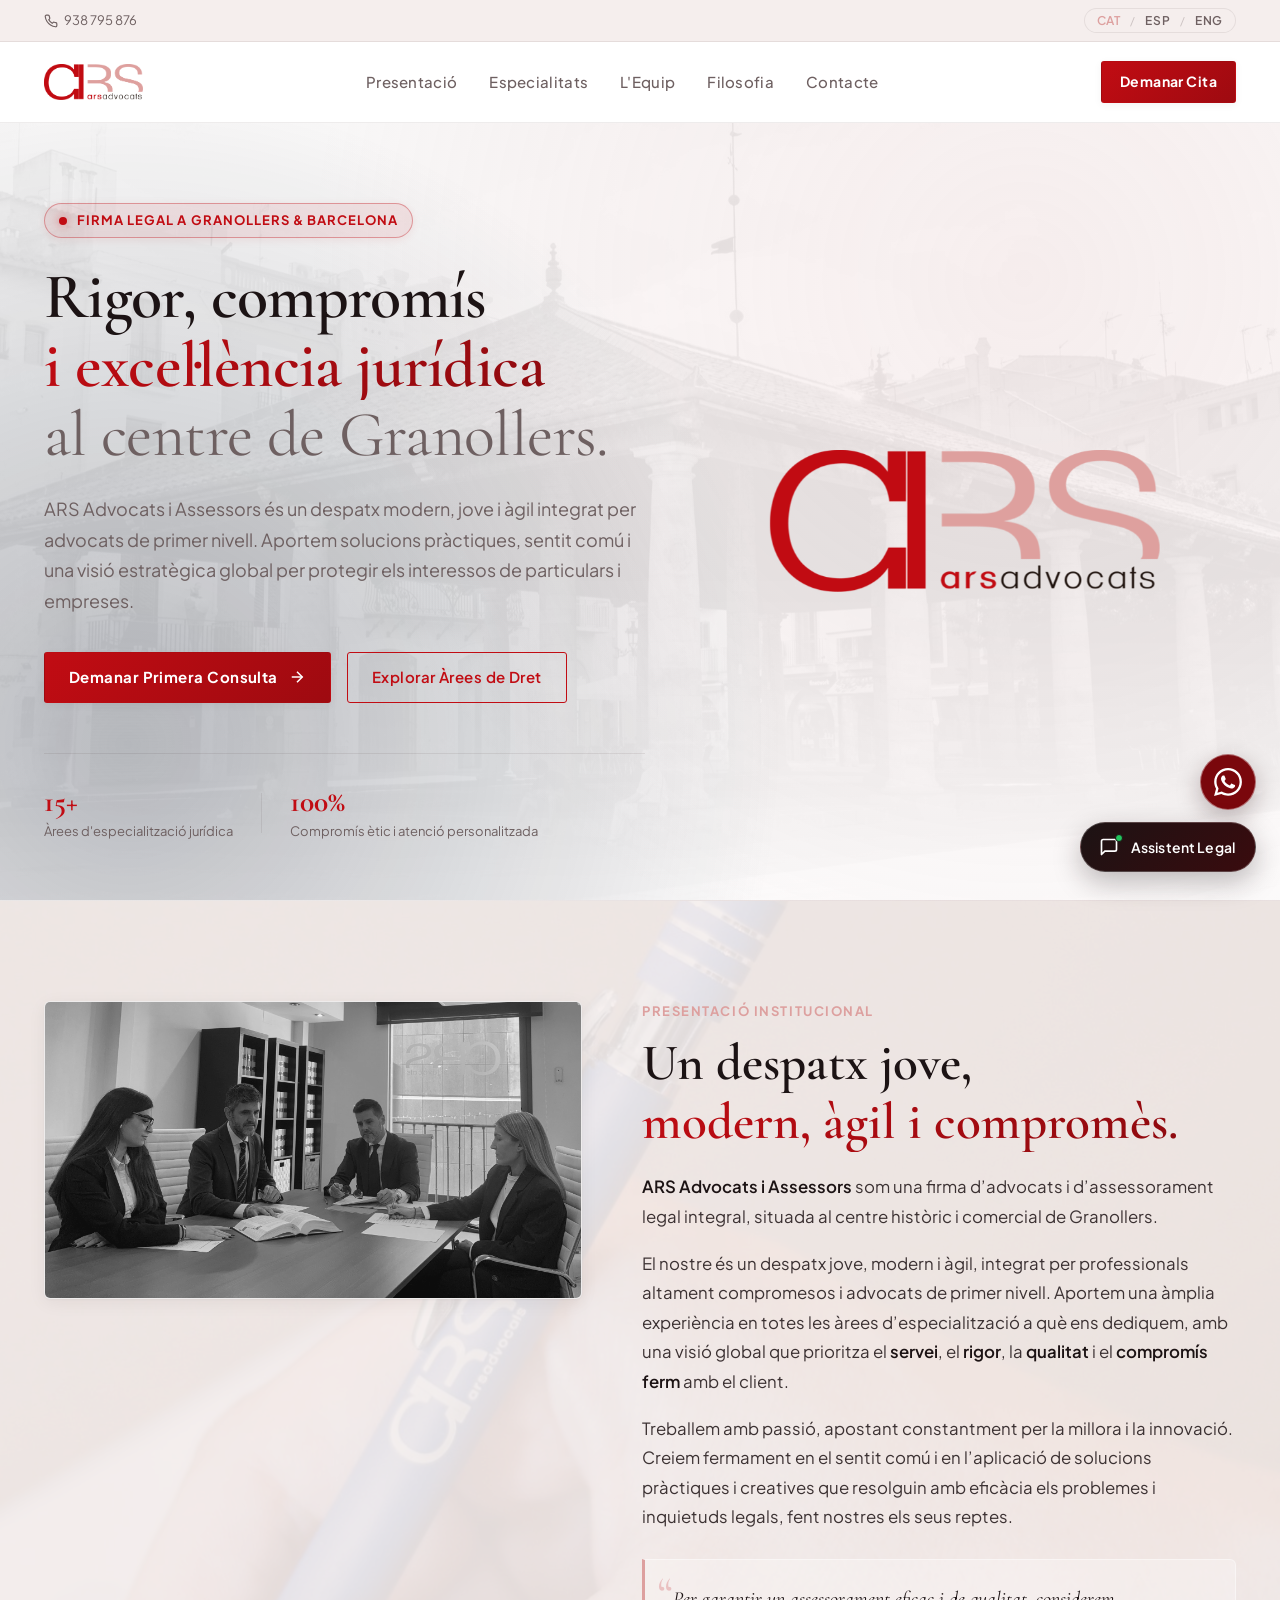
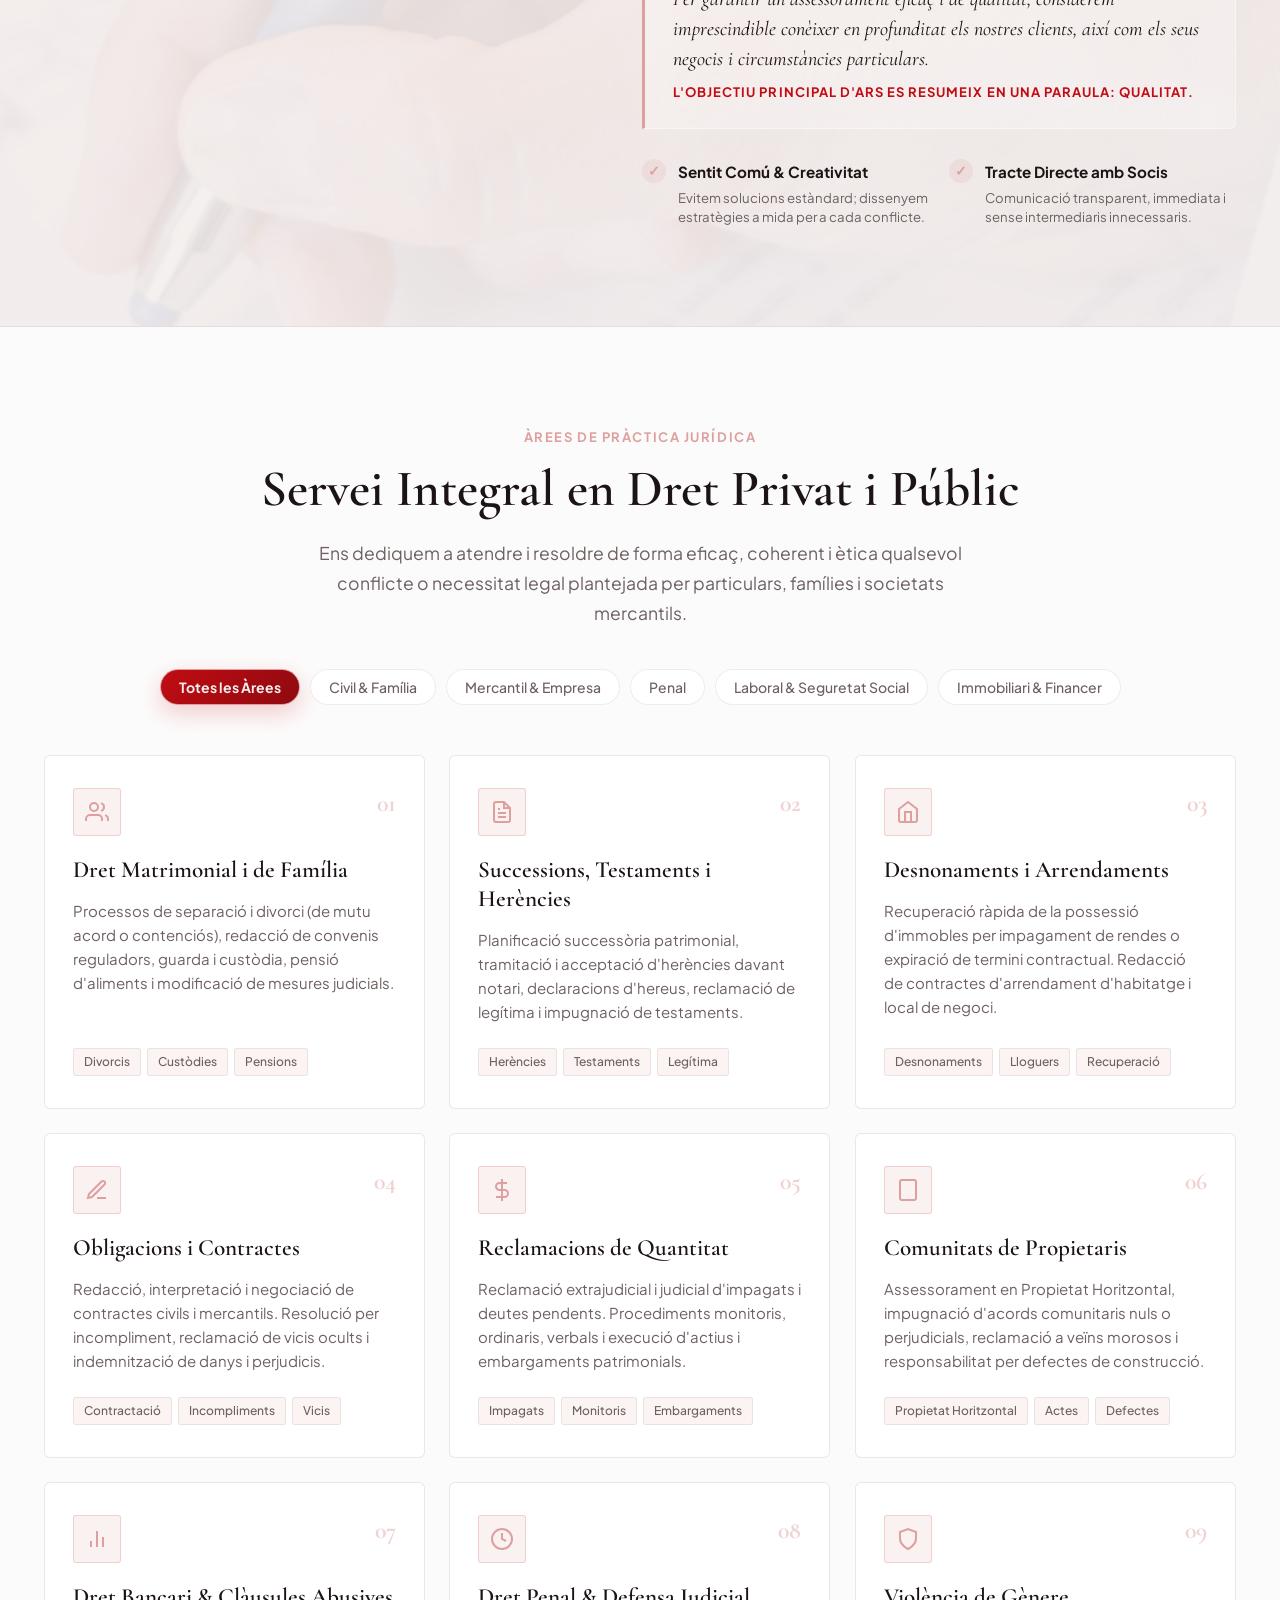
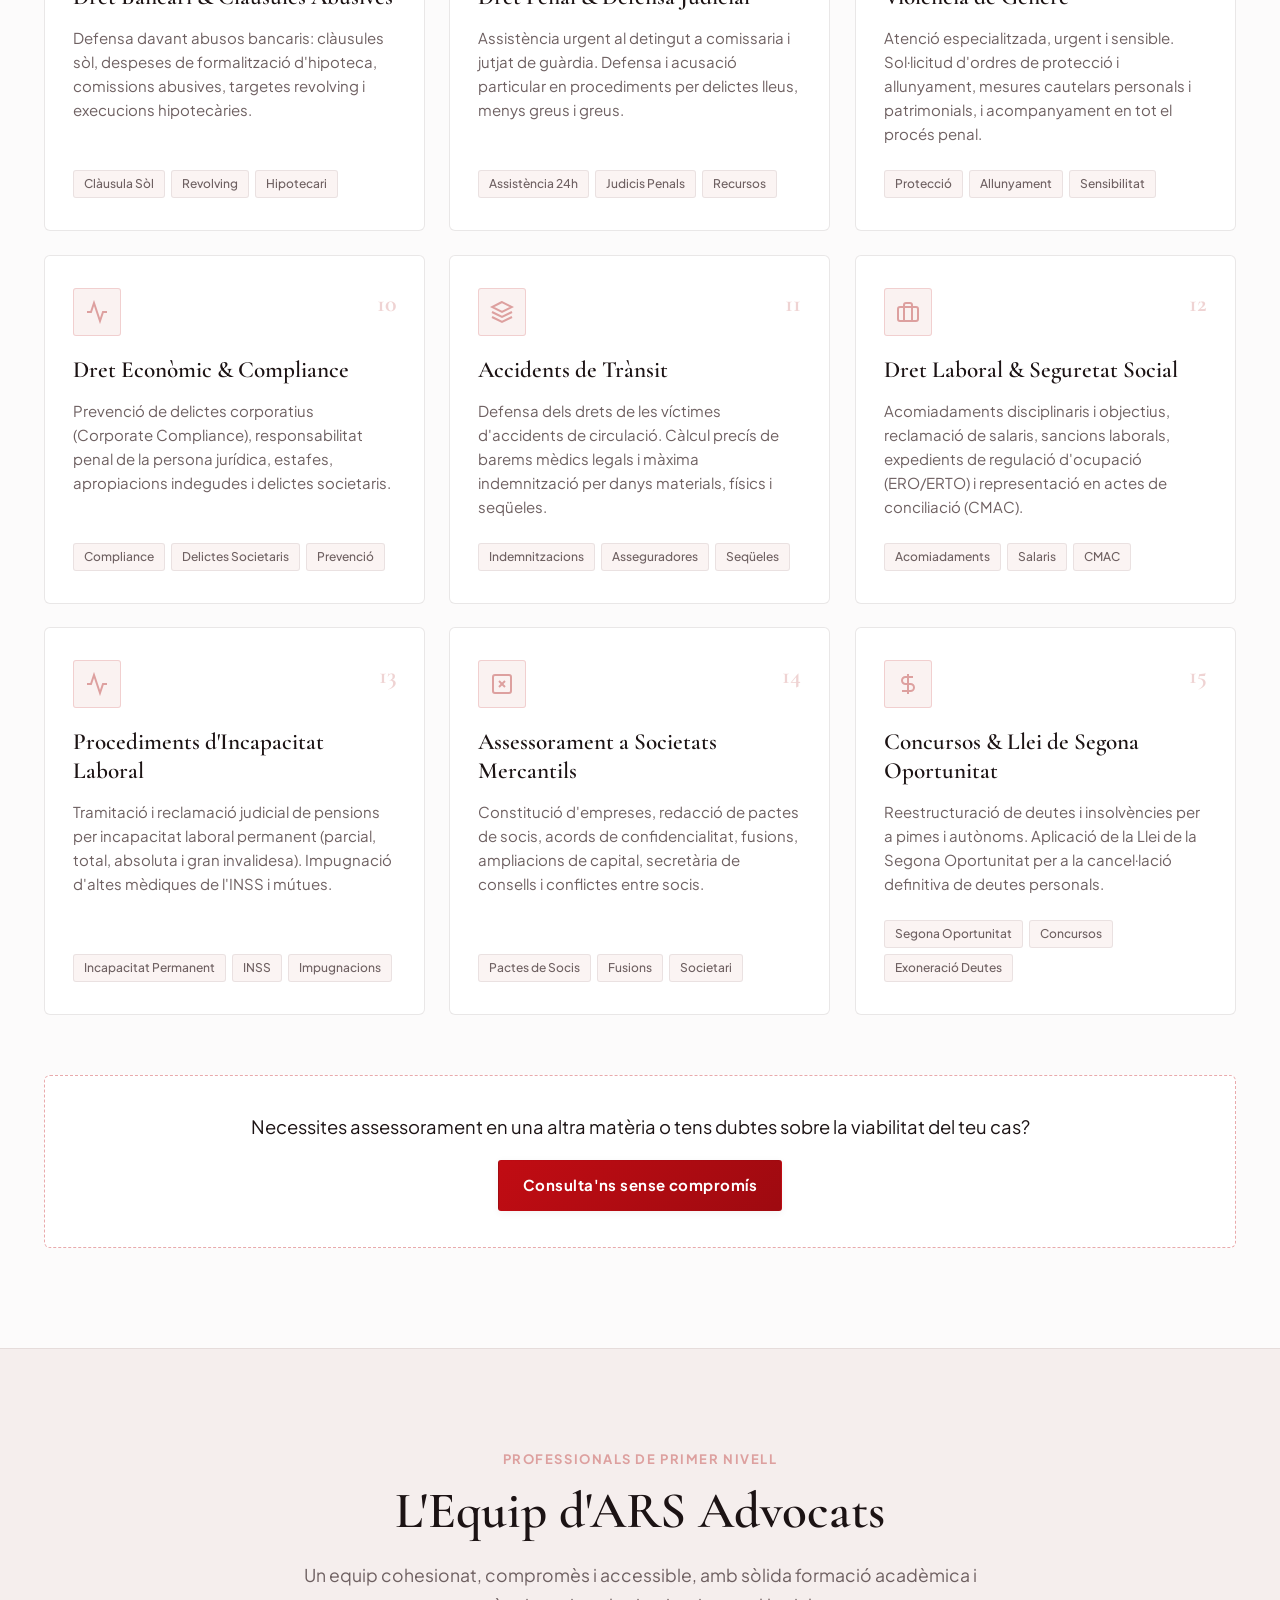
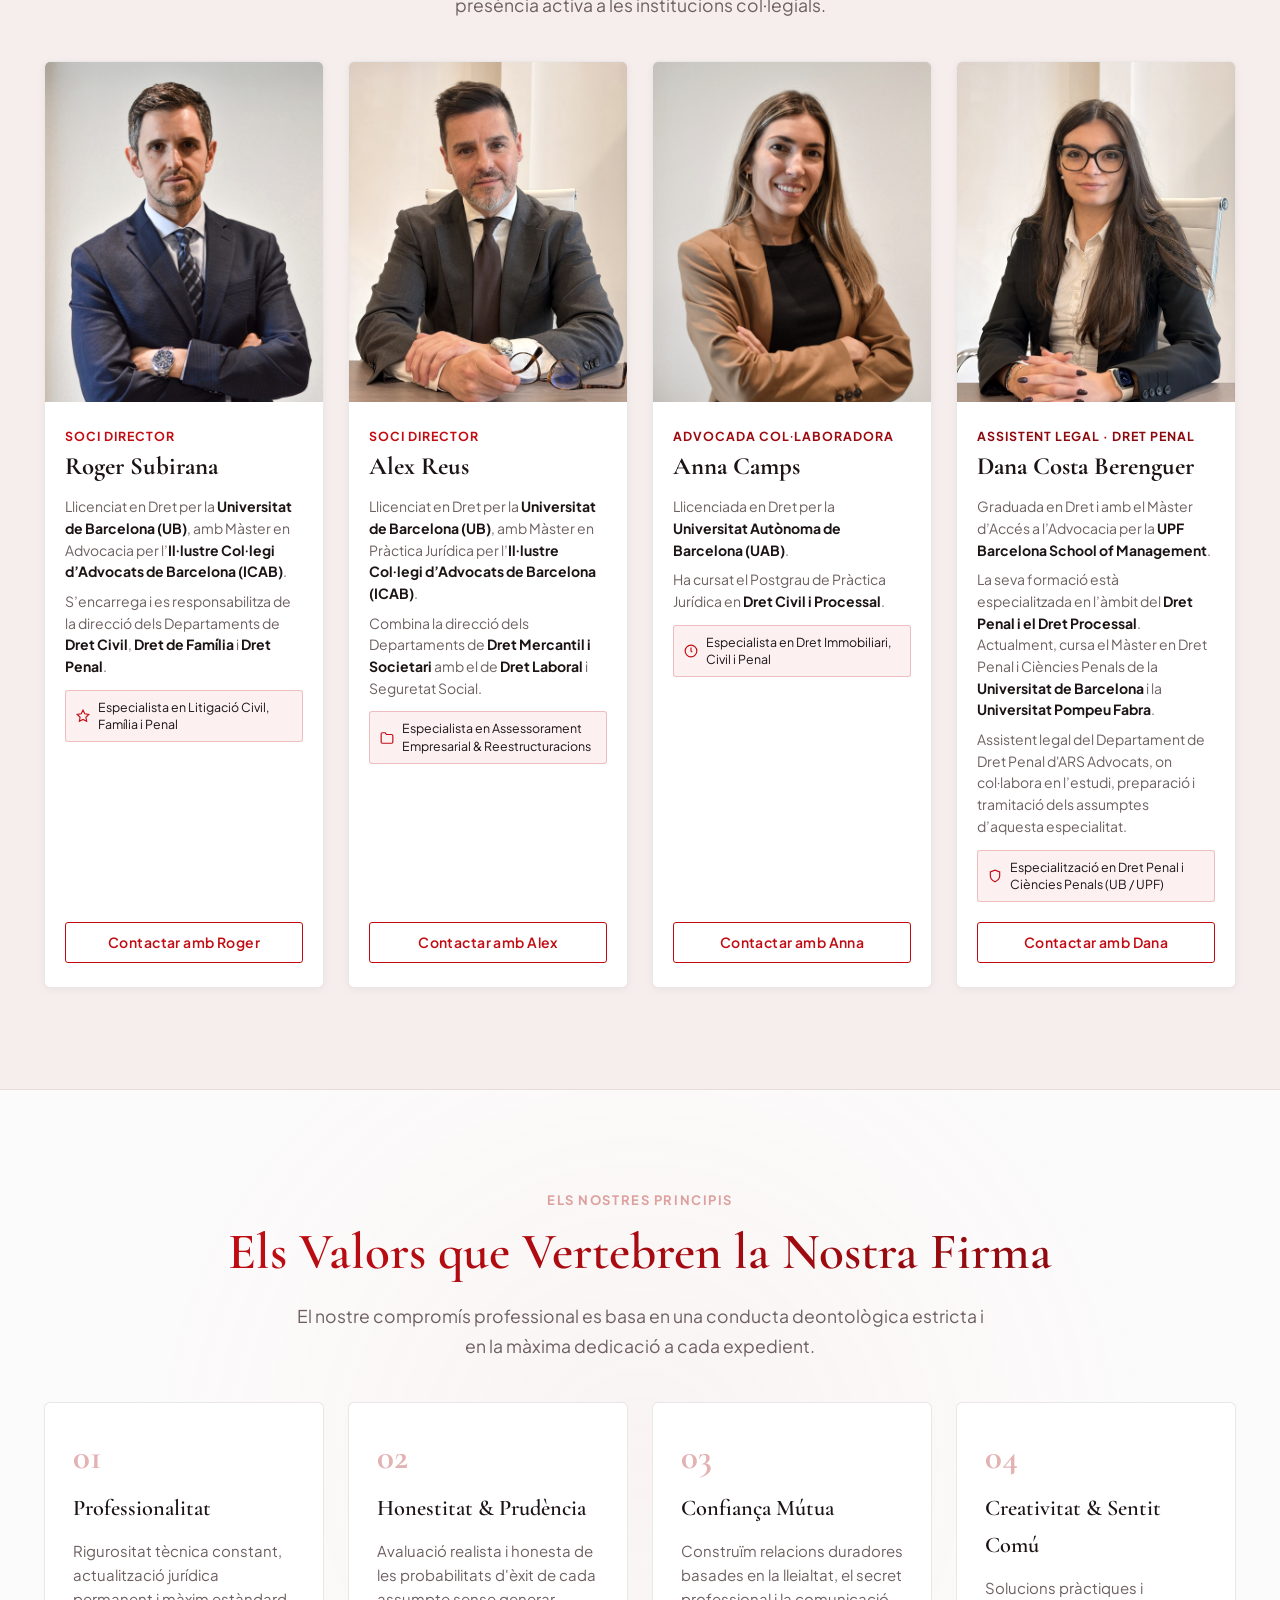
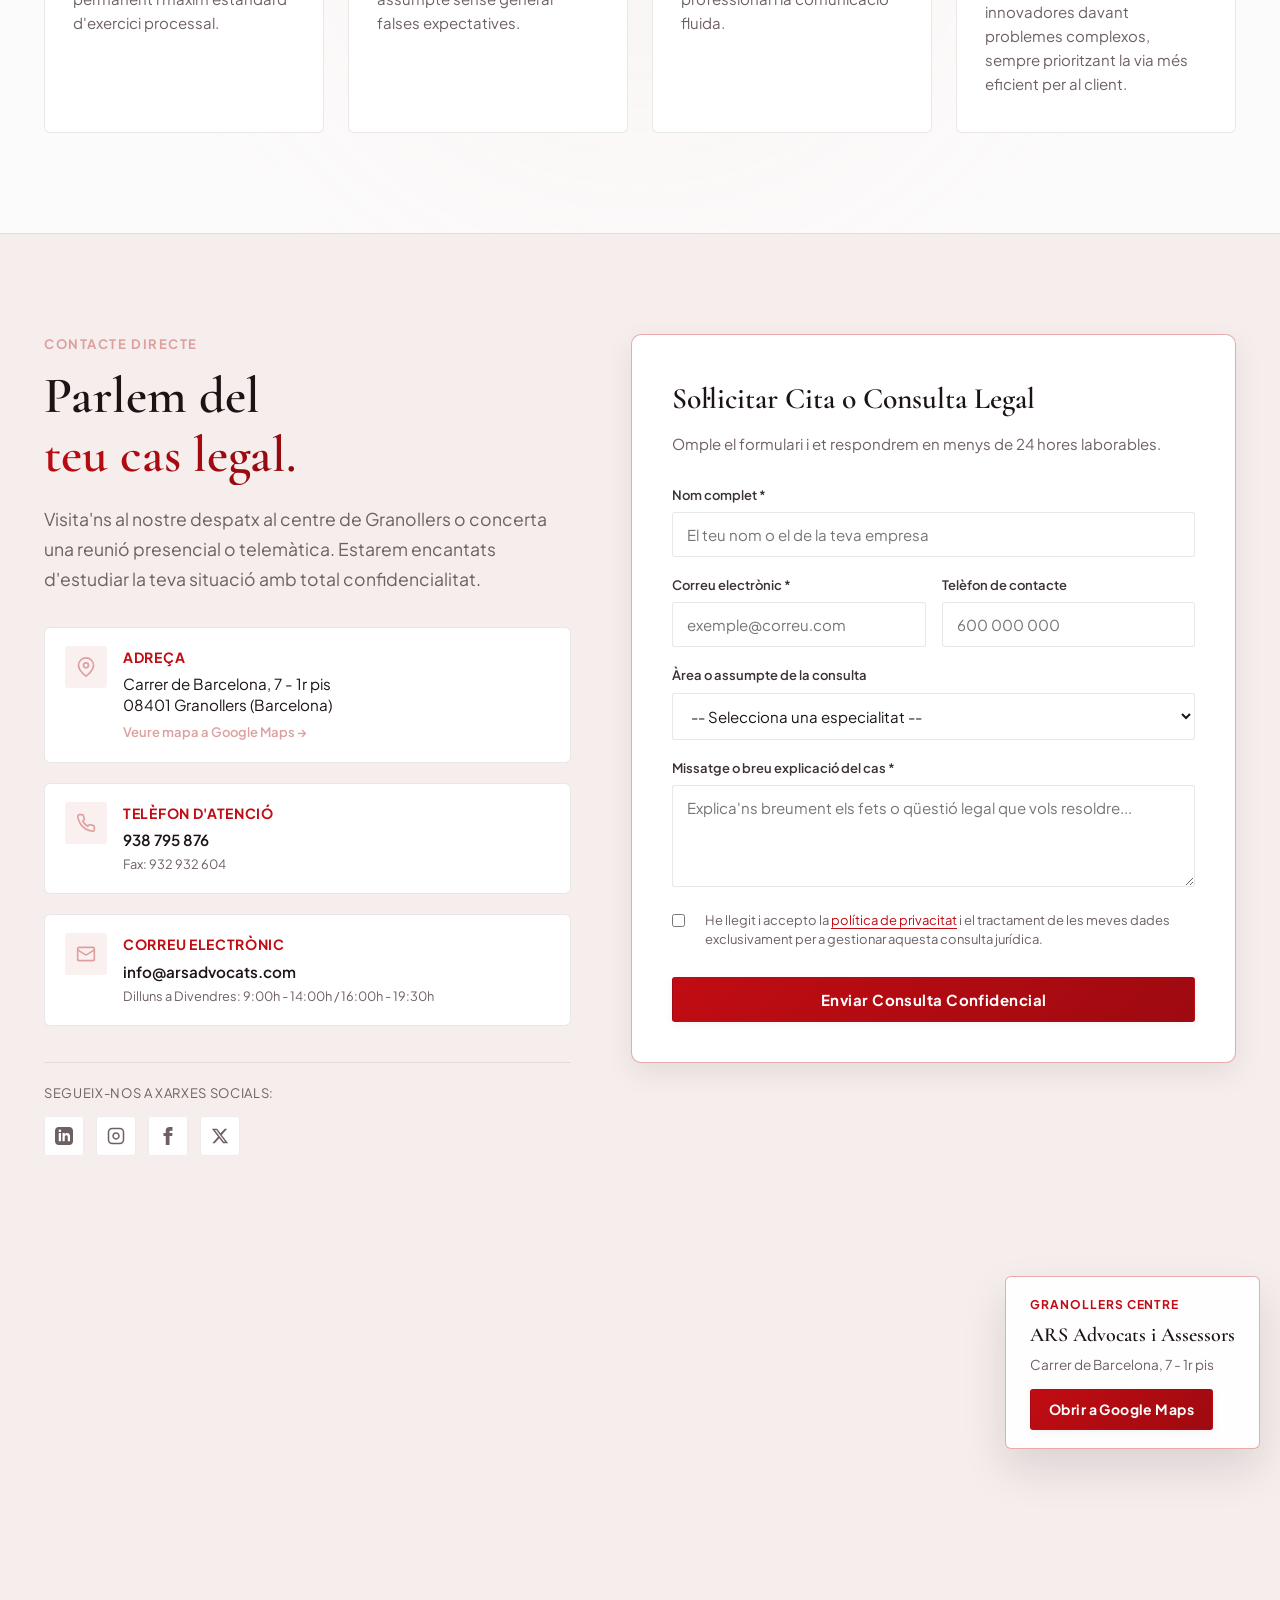
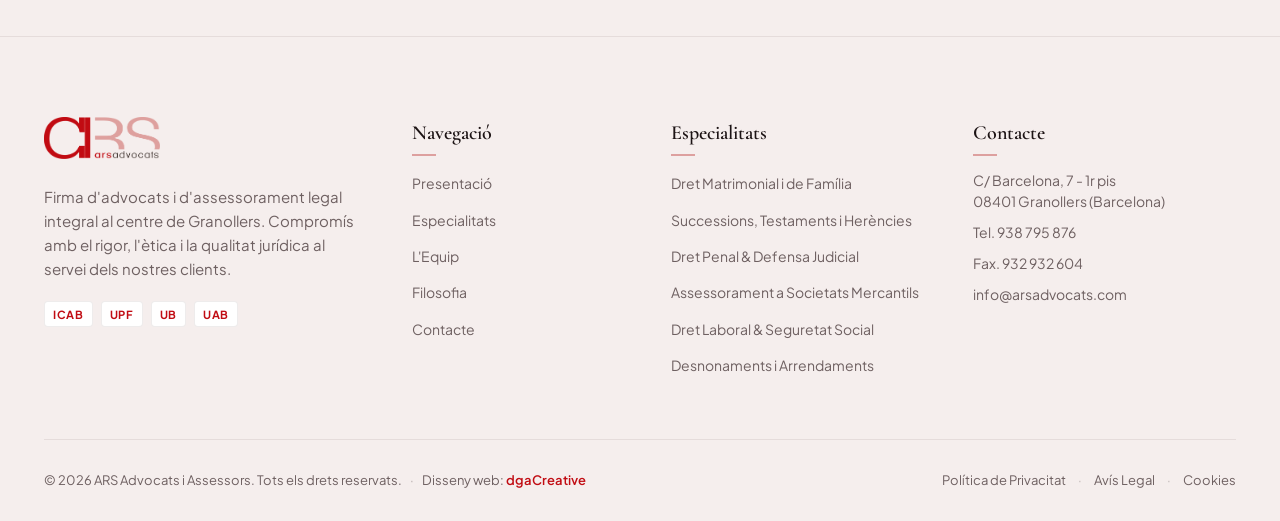
==== commit 18661fc7: "feat: integrate ARS legal AI chatbot for production (Vercel /api/chat + IONOS SFTP exclude + RGPD/AI" ====
--- a/index.html
+++ b/index.html
@@ -98,6 +98,7 @@
   <link href="https://fonts.googleapis.com/css2?family=Cormorant+Garamond:ital,wght@0,500;0,600;0,700;1,400&family=Plus+Jakarta+Sans:wght@400;500;600;700&display=swap" rel="stylesheet">
 
   <link rel="stylesheet" href="styles.css?v=31">
+  <link rel="stylesheet" href="chatbot.css?v=1">
 </head>
 <body data-lang="ca">
 
@@ -914,6 +915,7 @@
   </a>
 
   <!-- Main JavaScript File -->
-  <script src="app.js?v=32" defer></script>
+  <script src="app.js?v=33" defer></script>
+  <script src="chatbot.js?v=1" defer></script>
 </body>
 </html>
--- a/chatbot.css
+++ b/chatbot.css
@@ -0,0 +1,545 @@
+/* ==========================================================================
+   ARS ADVOCATS I ASSESSORS — ASSISTENT LEGAL (CHATBOT WIDGET)
+   Editorial Luxury Styling matching styles.css tokens
+   ========================================================================== */
+
+.ars-chat-launcher {
+  position: fixed;
+  bottom: 28px;
+  right: 24px;
+  z-index: 100;
+  display: inline-flex;
+  align-items: center;
+  gap: 10px;
+  height: 50px;
+  padding: 0 20px 0 16px;
+  background: linear-gradient(135deg, #1c1314 0%, #3a0b0e 100%);
+  color: #ffffff;
+  border: 1px solid rgba(255, 255, 255, 0.22);
+  border-radius: 9999px;
+  font-family: var(--font-sans, "Plus Jakarta Sans", sans-serif);
+  font-size: 0.875rem;
+  font-weight: 600;
+  letter-spacing: 0.01em;
+  cursor: pointer;
+  box-shadow: 0 10px 28px rgba(28, 19, 20, 0.28);
+  transition: transform 0.3s cubic-bezier(0.34, 1.56, 0.64, 1),
+              box-shadow 0.25s ease,
+              background 0.25s ease,
+              opacity 0.2s ease;
+}
+
+/* Position WhatsApp neatly above the primary Assistent Legal pill */
+.whatsapp-float {
+  bottom: 90px;
+  right: 24px;
+}
+
+.ars-chat-launcher:hover {
+  transform: translateY(-2px) scale(1.02);
+  background: linear-gradient(135deg, #2a1719 0%, #7a070c 100%);
+  box-shadow: 0 14px 34px rgba(122, 7, 12, 0.34);
+}
+
+.ars-chat-launcher:focus-visible {
+  outline: 2px solid var(--accent-primary, #c10c13);
+  outline-offset: 3px;
+}
+
+.ars-chat-launcher.is-hidden {
+  opacity: 0;
+  pointer-events: none;
+  transform: translateY(8px) scale(0.92);
+}
+
+.ars-chat-launcher-icon {
+  position: relative;
+  display: inline-flex;
+  align-items: center;
+  justify-content: center;
+  width: 24px;
+  height: 24px;
+  flex-shrink: 0;
+}
+
+.ars-chat-live-dot {
+  position: absolute;
+  top: -1px;
+  right: -2px;
+  width: 8px;
+  height: 8px;
+  border-radius: 50%;
+  background: #22c55e;
+  border: 1.5px solid #1c1314;
+  box-shadow: 0 0 0 0 rgba(34, 197, 94, 0.55);
+  animation: arsLivePulse 3.6s ease-out infinite;
+}
+
+@keyframes arsLivePulse {
+  0% {
+    box-shadow: 0 0 0 0 rgba(34, 197, 94, 0.55);
+  }
+  55% {
+    box-shadow: 0 0 0 6px rgba(34, 197, 94, 0);
+  }
+  100% {
+    box-shadow: 0 0 0 0 rgba(34, 197, 94, 0);
+  }
+}
+
+.ars-chat-launcher-label-short {
+  display: none;
+}
+
+/* Chat Panel */
+.ars-chat-panel {
+  position: fixed;
+  bottom: 24px;
+  right: 24px;
+  z-index: 1200;
+  width: 400px;
+  max-width: calc(100vw - 24px);
+  height: 590px;
+  max-height: calc(100dvh - 40px);
+  display: flex;
+  flex-direction: column;
+  background: var(--bg-surface, #ffffff);
+  border: 1px solid rgba(40, 20, 20, 0.14);
+  border-radius: 14px;
+  box-shadow: 0 24px 64px rgba(28, 19, 20, 0.22), 0 4px 16px rgba(28, 19, 20, 0.08);
+  overflow: hidden;
+  font-family: var(--font-sans, "Plus Jakarta Sans", sans-serif);
+  opacity: 0;
+  transform: translateY(18px) scale(0.97);
+  pointer-events: none;
+  transition: opacity 0.24s ease, transform 0.28s cubic-bezier(0.16, 1, 0.3, 1);
+}
+
+.ars-chat-panel.is-open {
+  opacity: 1;
+  transform: translateY(0) scale(1);
+  pointer-events: auto;
+}
+
+/* Header */
+.ars-chat-header {
+  display: flex;
+  align-items: center;
+  justify-content: space-between;
+  gap: 12px;
+  padding: 16px 18px;
+  background: linear-gradient(135deg, #1c1314 0%, #540307 100%);
+  color: #ffffff;
+  flex-shrink: 0;
+}
+
+.ars-chat-header-info {
+  display: flex;
+  align-items: center;
+  gap: 11px;
+  min-width: 0;
+}
+
+.ars-chat-avatar {
+  width: 40px;
+  height: 40px;
+  border-radius: 10px;
+  background: #ffffff;
+  border: 1px solid rgba(255, 255, 255, 0.25);
+  box-shadow: 0 2px 8px rgba(0, 0, 0, 0.22);
+  display: flex;
+  align-items: center;
+  justify-content: center;
+  padding: 6px;
+  flex-shrink: 0;
+}
+
+.ars-chat-avatar-img {
+  width: 100%;
+  height: 100%;
+  object-fit: contain;
+  display: block;
+}
+
+.ars-chat-title-wrap {
+  min-width: 0;
+}
+
+.ars-chat-title {
+  margin: 0;
+  font-family: var(--font-sans, "Plus Jakarta Sans", -apple-system, BlinkMacSystemFont, "Segoe UI", Roboto, sans-serif);
+  font-size: 1rem;
+  font-weight: 700;
+  letter-spacing: -0.01em;
+  line-height: 1.2;
+  color: #ffffff;
+}
+
+.ars-chat-subtitle {
+  margin: 2px 0 0;
+  font-size: 0.74rem;
+  color: rgba(255, 255, 255, 0.78);
+  display: flex;
+  align-items: center;
+  gap: 6px;
+}
+
+.ars-chat-subtitle::before {
+  content: "";
+  width: 6px;
+  height: 6px;
+  border-radius: 50%;
+  background: #4ade80;
+  flex-shrink: 0;
+}
+
+.ars-chat-header-actions {
+  display: flex;
+  align-items: center;
+  gap: 4px;
+}
+
+.ars-chat-icon-btn {
+  width: 32px;
+  height: 32px;
+  border-radius: 8px;
+  border: none;
+  background: transparent;
+  color: rgba(255, 255, 255, 0.8);
+  display: inline-flex;
+  align-items: center;
+  justify-content: center;
+  cursor: pointer;
+  transition: background 0.2s ease, color 0.2s ease;
+}
+
+.ars-chat-icon-btn:hover {
+  background: rgba(255, 255, 255, 0.14);
+  color: #ffffff;
+}
+
+/* Disclaimer strip */
+.ars-chat-disclaimer {
+  padding: 8px 16px;
+  background: var(--bg-darker, #f5eeed);
+  border-bottom: 1px solid var(--border-subtle, rgba(40, 20, 20, 0.08));
+  font-size: 0.71rem;
+  line-height: 1.35;
+  color: var(--text-muted, #6e6061);
+  flex-shrink: 0;
+}
+
+/* Messages area */
+.ars-chat-messages {
+  flex: 1;
+  overflow-y: auto;
+  padding: 16px;
+  background: var(--bg-cream, #fbf7f6);
+  display: flex;
+  flex-direction: column;
+  gap: 12px;
+  scroll-behavior: smooth;
+}
+
+.ars-chat-msg {
+  max-width: 88%;
+  padding: 11px 14px;
+  border-radius: 12px;
+  font-size: 0.875rem;
+  line-height: 1.52;
+  word-wrap: break-word;
+  animation: arsChatFadeIn 0.22s ease;
+}
+
+@keyframes arsChatFadeIn {
+  from {
+    opacity: 0;
+    transform: translateY(6px);
+  }
+  to {
+    opacity: 1;
+    transform: translateY(0);
+  }
+}
+
+.ars-chat-msg--assistant {
+  align-self: flex-start;
+  background: #ffffff;
+  color: var(--text-main, #1c1314);
+  border: 1px solid rgba(40, 20, 20, 0.09);
+  border-left: 3px solid var(--accent-primary, #c10c13);
+  border-bottom-left-radius: 4px;
+  box-shadow: 0 2px 8px rgba(40, 10, 15, 0.04);
+}
+
+.ars-chat-msg--user {
+  align-self: flex-end;
+  background: linear-gradient(135deg, #7a070c 0%, #540307 100%);
+  color: #ffffff;
+  border-bottom-right-radius: 4px;
+  box-shadow: 0 3px 10px rgba(84, 3, 7, 0.18);
+}
+
+.ars-chat-msg--error {
+  align-self: flex-start;
+  background: #fff5f5;
+  color: #7a070c;
+  border: 1px solid rgba(193, 12, 19, 0.25);
+  font-size: 0.82rem;
+}
+
+.ars-chat-msg strong {
+  font-weight: 600;
+}
+
+/* Typing dots */
+.ars-chat-typing {
+  display: inline-flex;
+  align-items: center;
+  gap: 5px;
+  padding: 4px 2px;
+}
+
+.ars-chat-typing span {
+  width: 6px;
+  height: 6px;
+  border-radius: 50%;
+  background: var(--accent-primary, #c10c13);
+  opacity: 0.4;
+  animation: arsChatBounce 1.2s infinite ease-in-out;
+}
+
+.ars-chat-typing span:nth-child(2) {
+  animation-delay: 0.18s;
+}
+
+.ars-chat-typing span:nth-child(3) {
+  animation-delay: 0.36s;
+}
+
+@keyframes arsChatBounce {
+  0%, 80%, 100% {
+    transform: translateY(0);
+    opacity: 0.35;
+  }
+  40% {
+    transform: translateY(-4px);
+    opacity: 1;
+  }
+}
+
+/* Quick suggestion chips */
+.ars-chat-chips {
+  display: flex;
+  flex-wrap: wrap;
+  gap: 7px;
+  margin-top: 2px;
+}
+
+.ars-chat-chip {
+  background: #ffffff;
+  color: var(--text-main, #1c1314);
+  border: 1px solid rgba(193, 12, 19, 0.24);
+  border-radius: 9999px;
+  padding: 6px 12px;
+  font-family: inherit;
+  font-size: 0.77rem;
+  font-weight: 500;
+  cursor: pointer;
+  transition: background 0.18s ease, color 0.18s ease, border-color 0.18s ease;
+}
+
+.ars-chat-chip:hover {
+  background: var(--accent-primary, #c10c13);
+  color: #ffffff;
+  border-color: var(--accent-primary, #c10c13);
+}
+
+/* Conversion handoff bar */
+.ars-chat-handoff {
+  display: flex;
+  align-items: center;
+  gap: 8px;
+  padding: 9px 12px;
+  background: #ffffff;
+  border-top: 1px solid var(--border-subtle, rgba(40, 20, 20, 0.08));
+  flex-shrink: 0;
+}
+
+.ars-chat-handoff-btn {
+  flex: 1;
+  min-width: 0;
+  display: inline-flex;
+  align-items: center;
+  justify-content: center;
+  gap: 6px;
+  padding: 8px 8px;
+  border-radius: 8px;
+  font-family: inherit;
+  font-size: 0.75rem;
+  font-weight: 600;
+  white-space: nowrap;
+  text-align: center;
+  text-decoration: none;
+  cursor: pointer;
+  transition: background 0.2s ease, color 0.2s ease, border-color 0.2s ease;
+}
+
+.ars-chat-handoff-btn--form {
+  background: var(--bg-darker, #f5eeed);
+  color: var(--text-main, #1c1314);
+  border: 1px solid rgba(40, 20, 20, 0.12);
+}
+
+.ars-chat-handoff-btn--form:hover {
+  background: var(--accent-primary, #c10c13);
+  color: #ffffff;
+  border-color: var(--accent-primary, #c10c13);
+}
+
+.ars-chat-handoff-btn--wa {
+  background: var(--accent-primary, #c10c13);
+  color: #ffffff;
+  border: 1px solid var(--accent-primary, #c10c13);
+}
+
+.ars-chat-handoff-btn--wa:hover {
+  background: var(--accent-hover, #9e0a10);
+  border-color: var(--accent-hover, #9e0a10);
+  color: #ffffff;
+}
+
+/* Composer */
+.ars-chat-form {
+  display: flex;
+  align-items: flex-end;
+  gap: 8px;
+  padding: 11px 12px;
+  background: #ffffff;
+  border-top: 1px solid var(--border-subtle, rgba(40, 20, 20, 0.1));
+  flex-shrink: 0;
+}
+
+.ars-chat-input {
+  flex: 1;
+  min-width: 0;
+  box-sizing: border-box;
+  resize: none;
+  border: 1px solid var(--input-border, rgba(40, 20, 20, 0.16));
+  border-radius: 10px;
+  padding: 9px 12px;
+  font-family: inherit;
+  font-size: 0.875rem;
+  line-height: 1.4;
+  color: var(--text-main, #1c1314);
+  background: var(--bg-cream, #fbf7f6);
+  max-height: 96px;
+  min-height: 40px;
+  overflow-y: hidden;
+  outline: none;
+  transition: border-color 0.2s ease, background 0.2s ease, box-shadow 0.2s ease;
+}
+
+.ars-chat-input::placeholder {
+  color: var(--text-muted, #6e6061);
+  opacity: 0.85;
+  white-space: nowrap;
+  overflow: hidden;
+  text-overflow: ellipsis;
+}
+
+.ars-chat-input:focus {
+  background: #ffffff;
+  border-color: var(--accent-primary, #c10c13);
+  box-shadow: 0 0 0 3px rgba(193, 12, 19, 0.12);
+}
+
+.ars-chat-send {
+  width: 40px;
+  height: 40px;
+  border-radius: 10px;
+  border: none;
+  background: var(--accent-primary, #c10c13);
+  color: #ffffff;
+  display: inline-flex;
+  align-items: center;
+  justify-content: center;
+  cursor: pointer;
+  flex-shrink: 0;
+  transition: background 0.2s ease, transform 0.15s ease, opacity 0.2s ease;
+}
+
+.ars-chat-send:hover:not(:disabled) {
+  background: var(--accent-hover, #9e0a10);
+  transform: translateY(-1px);
+}
+
+.ars-chat-send:disabled {
+  opacity: 0.45;
+  cursor: not-allowed;
+}
+
+/* Mobile adjustments */
+@media (max-width: 540px) {
+  .ars-chat-launcher {
+    width: auto;
+    height: 46px;
+    padding: 0 16px 0 13px;
+    gap: 8px;
+    font-size: 0.84rem;
+    justify-content: center;
+    bottom: 20px;
+    right: 16px;
+    border-color: rgba(255, 255, 255, 0.34);
+    box-shadow: 0 10px 26px rgba(28, 19, 20, 0.34);
+  }
+
+  .whatsapp-float {
+    bottom: 78px;
+    right: 16px;
+  }
+
+  .ars-chat-launcher-label-full {
+    display: none;
+  }
+
+  .ars-chat-launcher-label-short {
+    display: inline;
+  }
+
+  .ars-chat-panel {
+    right: 12px;
+    left: 12px;
+    bottom: 12px;
+    width: auto;
+    max-width: none;
+    height: 78dvh;
+    max-height: calc(100dvh - 24px);
+  }
+
+  .ars-chat-input {
+    font-size: 16px;
+    line-height: 1.35;
+    padding: 9px 12px;
+    min-height: 42px;
+  }
+
+  .ars-chat-input::placeholder {
+    font-size: 0.9rem;
+  }
+
+  .ars-chat-send {
+    width: 42px;
+    height: 42px;
+  }
+
+  .ars-chat-handoff {
+    gap: 6px;
+    padding: 8px 10px;
+  }
+
+  .ars-chat-handoff-btn {
+    font-size: clamp(0.66rem, 3.1vw, 0.74rem);
+    padding: 8px 6px;
+  }
+}
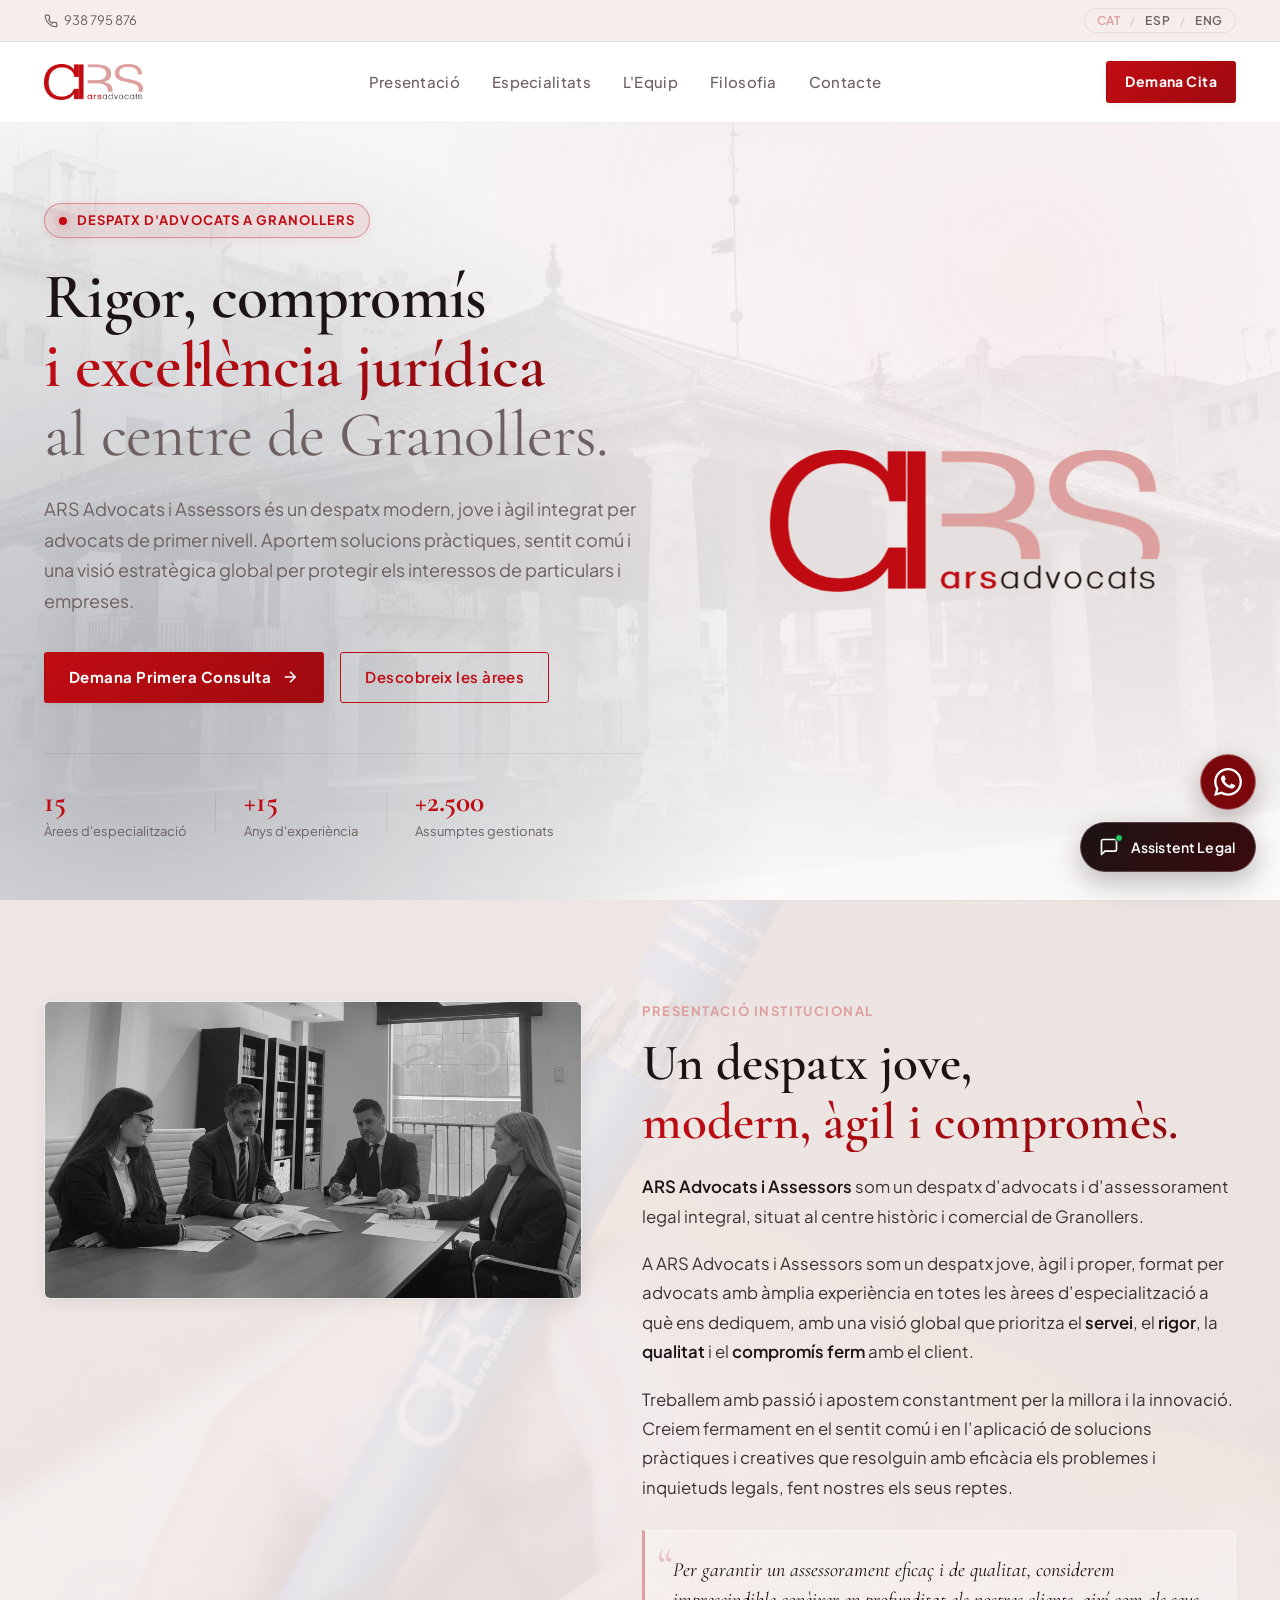
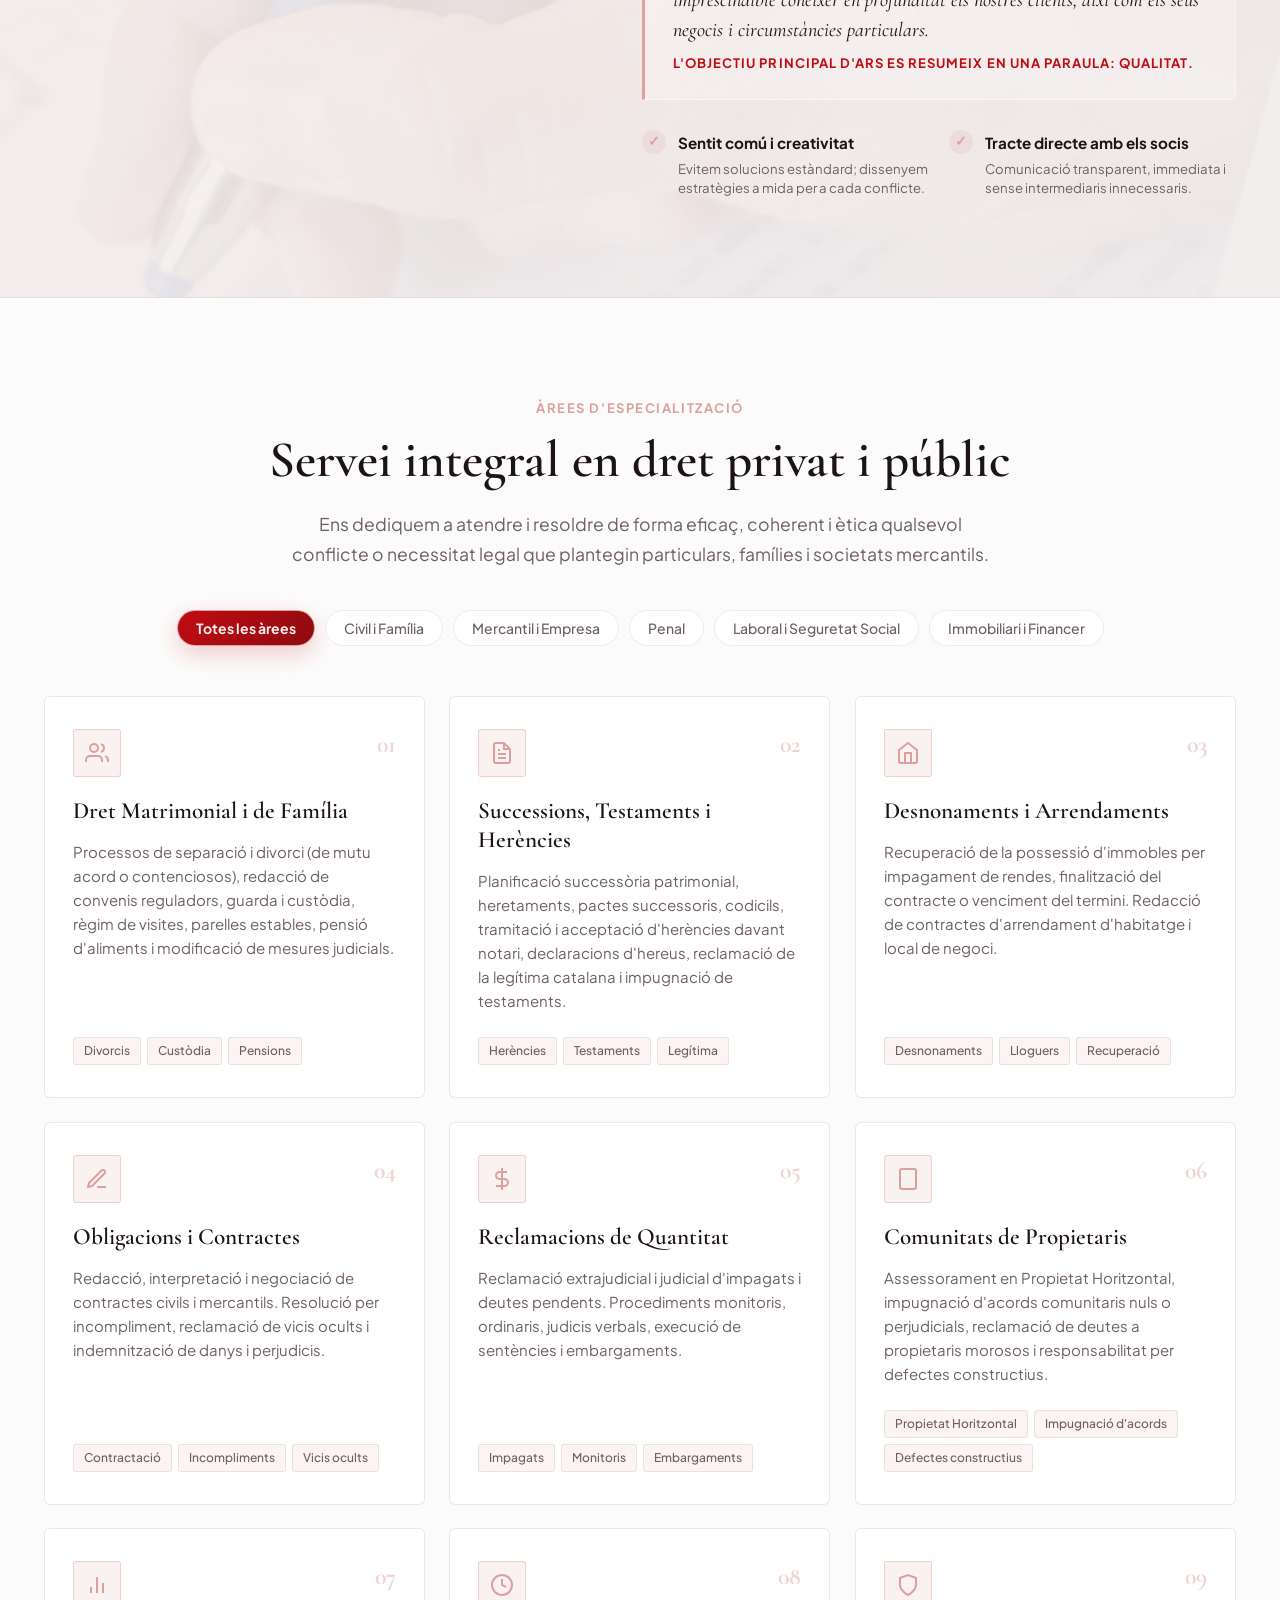
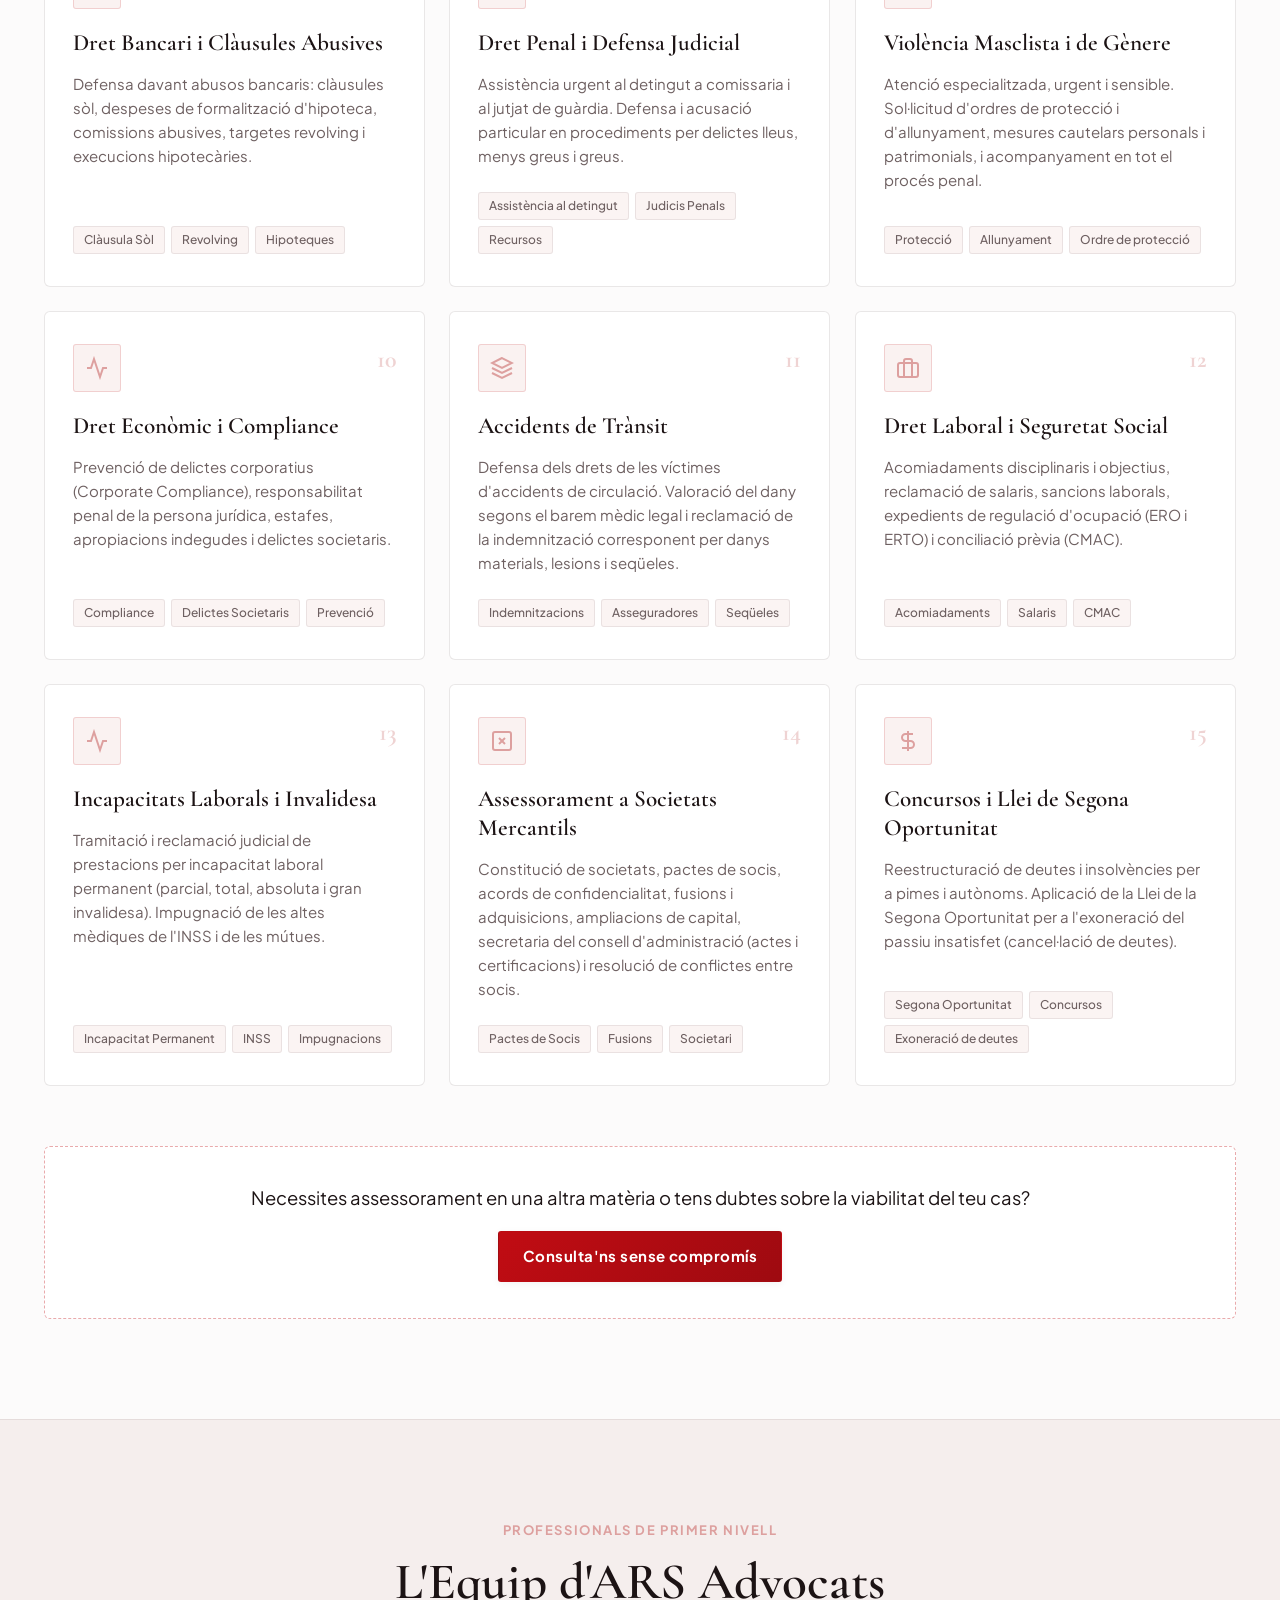
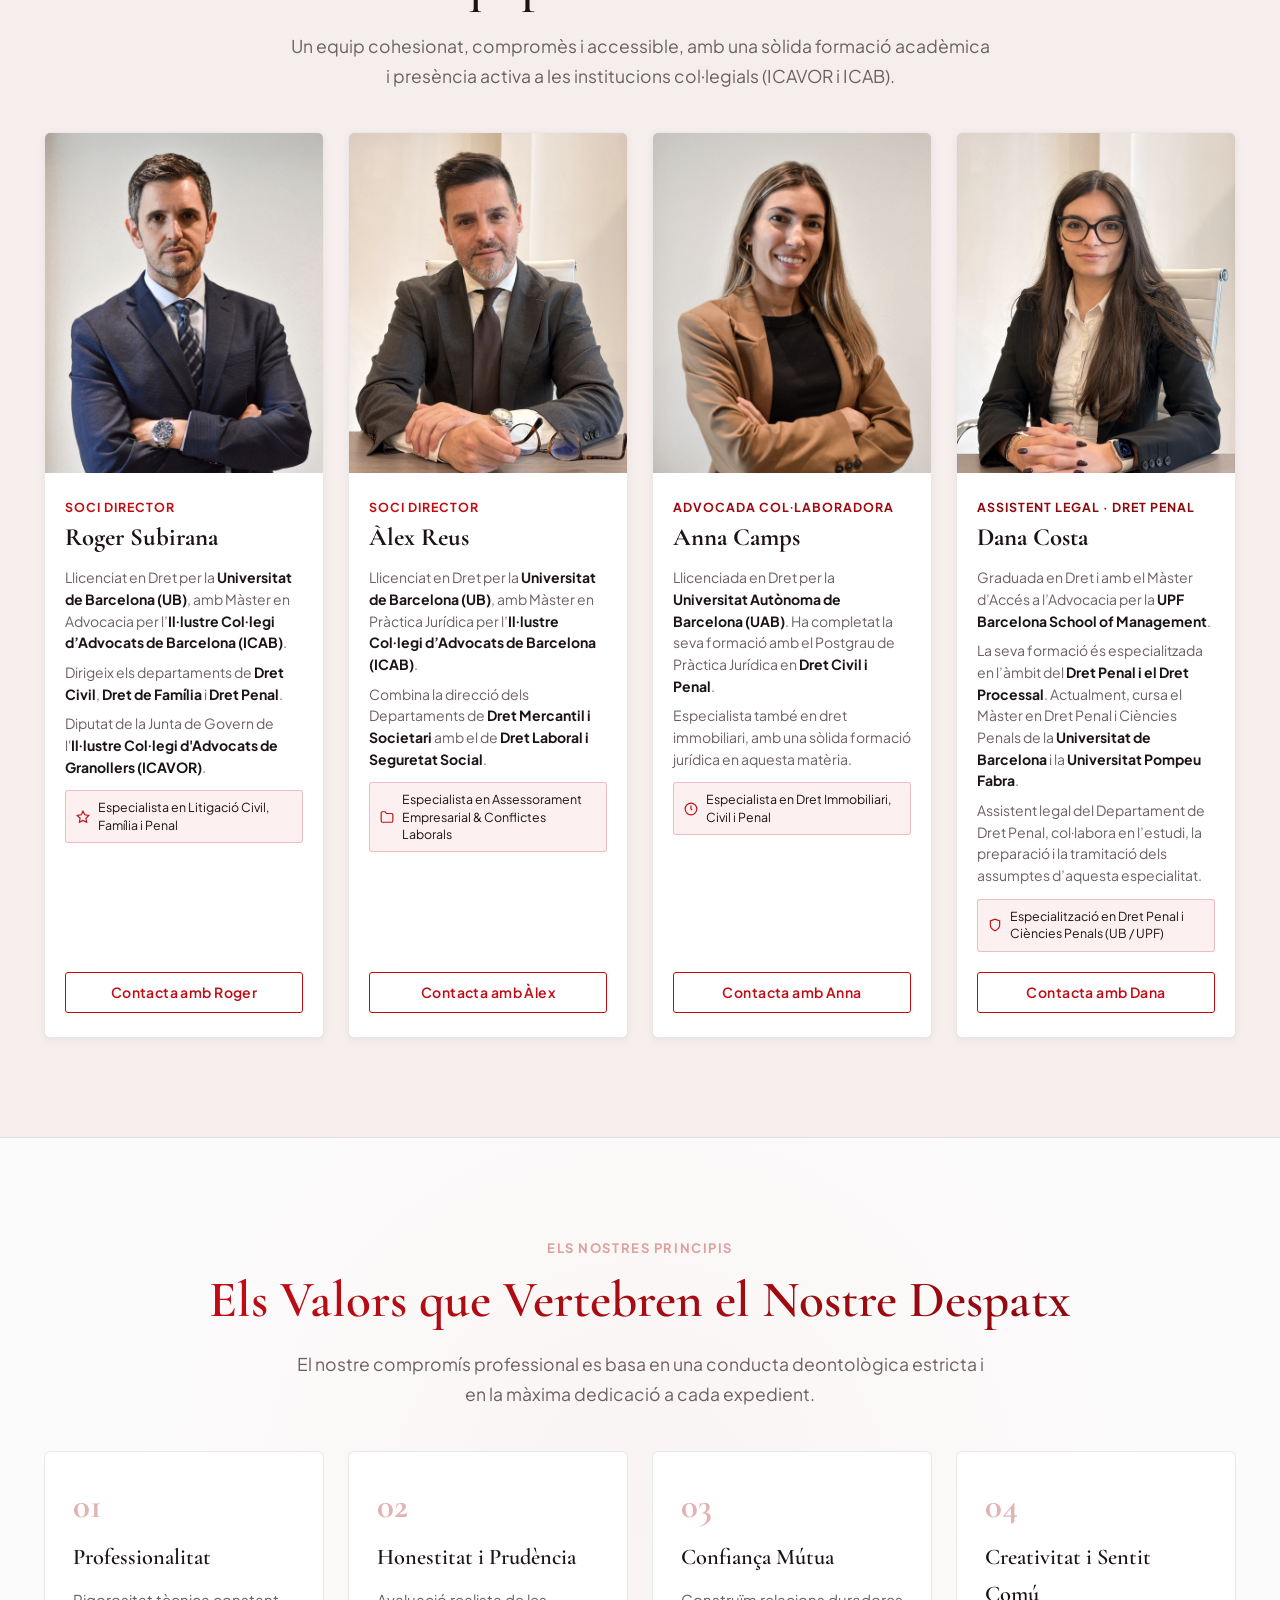
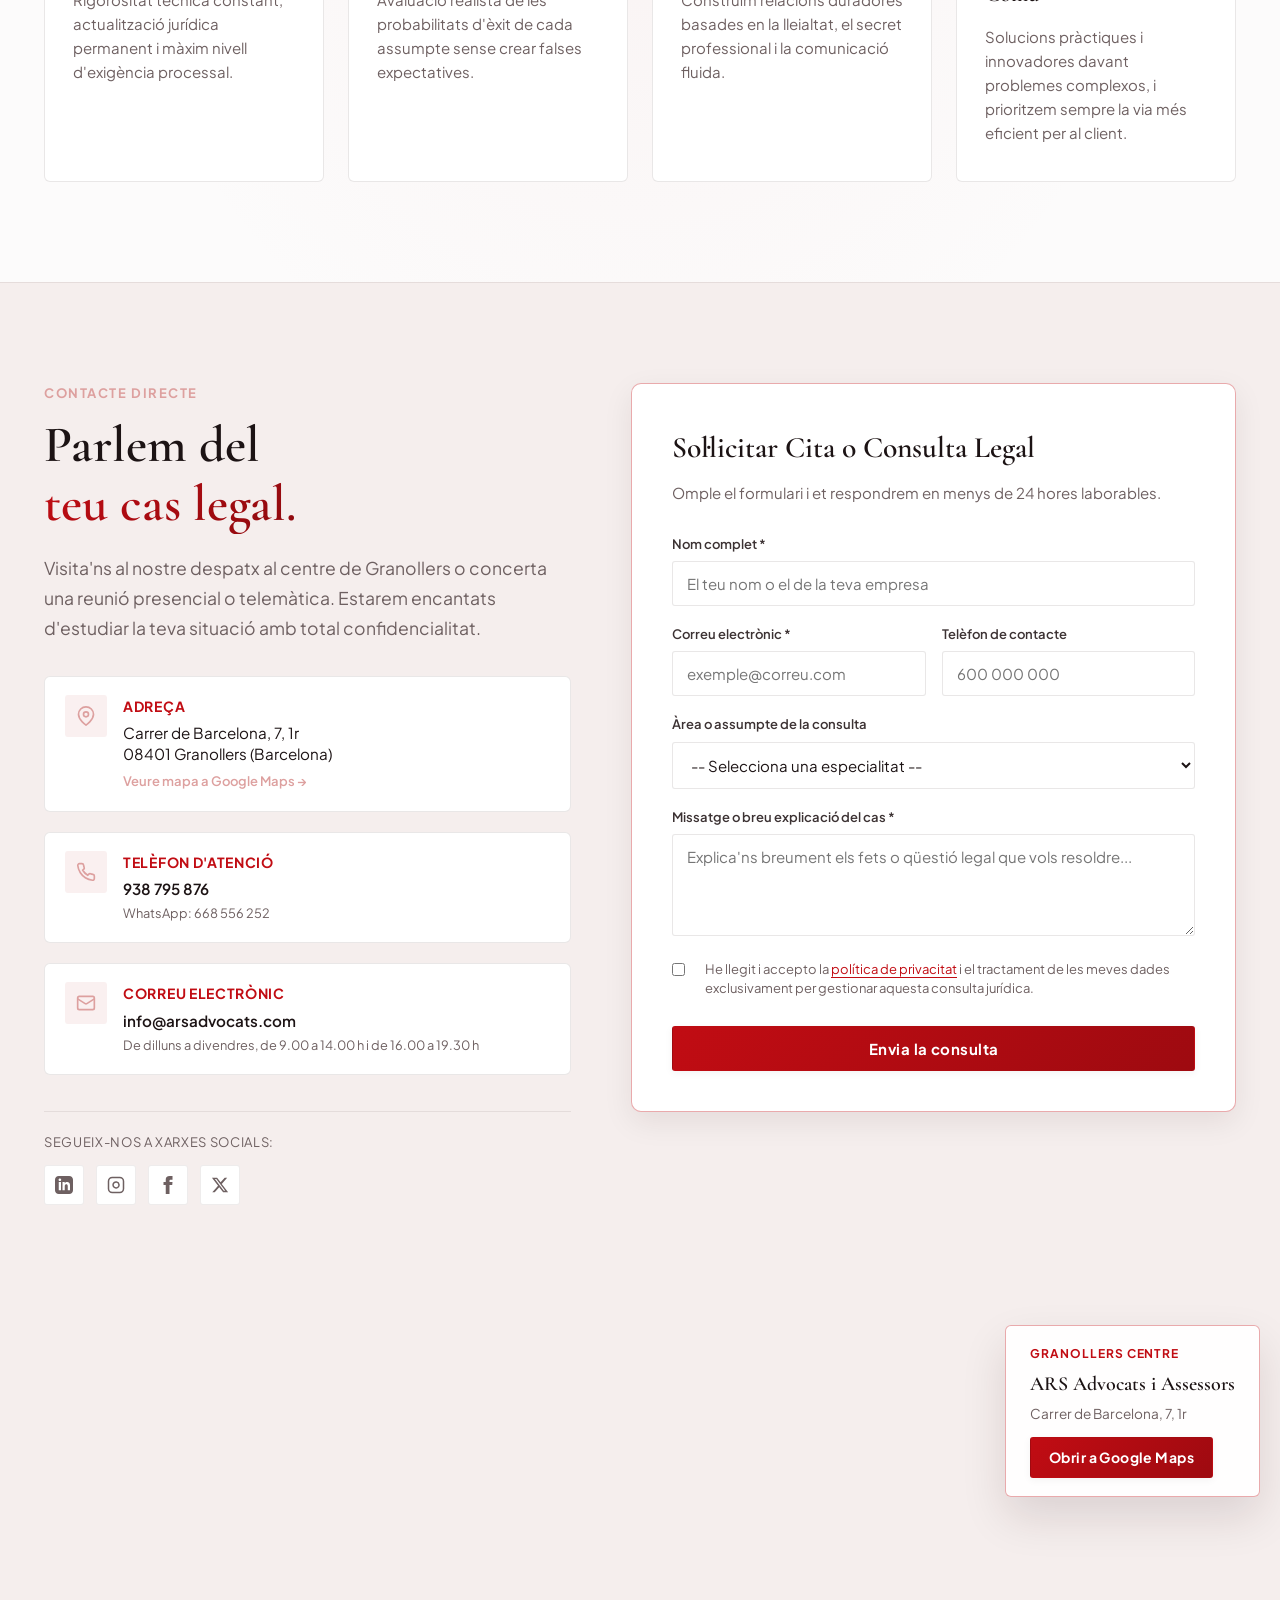
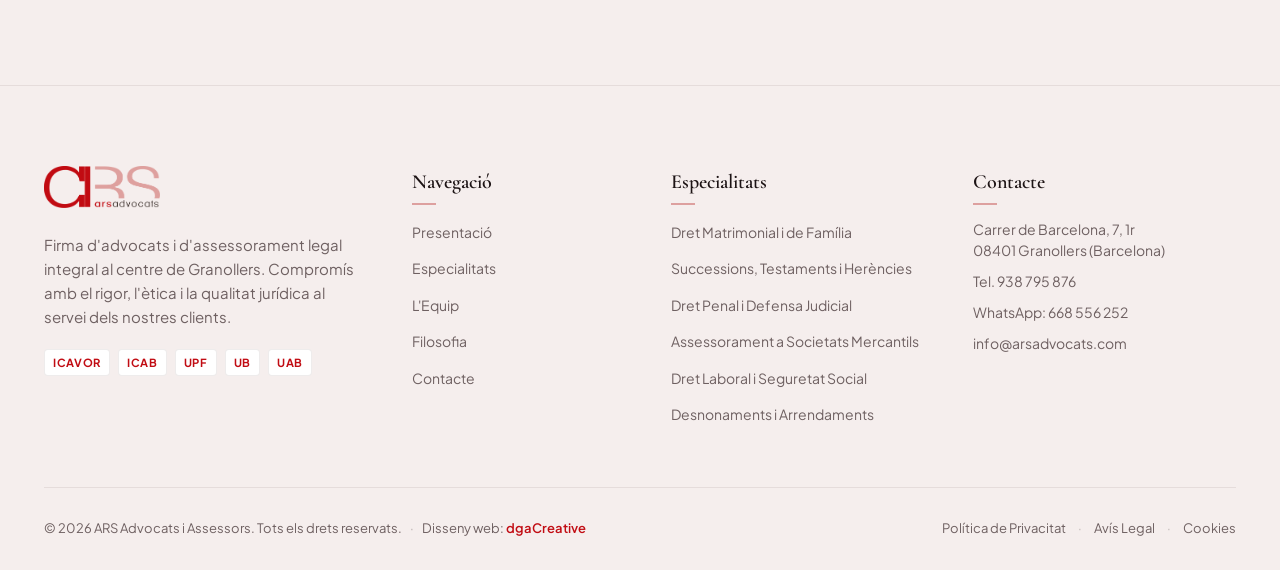
==== commit db28386f: "feat: merge client review v2 (ICAVOR, NIF, 15 areas, dynamic stats, 404) with production chatbot" ====
--- a/index.html
+++ b/index.html
@@ -3,9 +3,9 @@
 <head>
   <meta charset="UTF-8">
   <meta name="viewport" content="width=device-width, initial-scale=1.0">
-  <title>ARS Advocats i Assessors | Firma Legal a Granollers</title>
-  <meta name="description" content="ARS Advocats i Assessors. Firma d'advocats i assessorament legal integral al centre de Granollers. Dret Civil, Família, Penal, Mercantil, Laboral i Immobiliari.">
-  <meta name="keywords" content="ARS Advocats, advocats Granollers, dret civil Granollers, dret penal, divorcis, herències, mercantil, laboral, Roger Subirana, Alex Reus, Anna Camps">
+  <title>ARS Advocats i Assessors | Despatx d'advocats a Granollers</title>
+  <meta name="description" content="ARS Advocats i Assessors. Despatx d'advocats i assessorament legal integral al centre de Granollers. Dret Civil, Família, Penal, Mercantil, Laboral i Immobiliari.">
+  <meta name="keywords" content="ARS Advocats, advocats Granollers, dret civil Granollers, dret penal, divorcis, herències, mercantil, laboral, Roger Subirana, Àlex Reus, Anna Camps, Dana Costa">
   
   <!-- Favicon -->
   <link rel="icon" type="image/x-icon" href="favicon.ico">
@@ -22,7 +22,7 @@
 
   <!-- Open Graph / Facebook / WhatsApp -->
   <meta property="og:site_name" content="ARS Advocats i Assessors">
-  <meta property="og:title" content="ARS Advocats i Assessors | Despatx d'Advocats a Granollers">
+  <meta property="og:title" content="ARS Advocats i Assessors | Despatx d'advocats a Granollers">
   <meta property="og:description" content="Rigor, compromís i excel·lència jurídica al centre de Granollers. Assessorament integral per a particulars i empreses.">
   <meta property="og:url" content="https://www.arsadvocats.com/">
   <meta property="og:image" content="https://www.arsadvocats.com/assets/images/foto_portada.jpg">
@@ -37,7 +37,7 @@
   <!-- Twitter / X Cards -->
   <meta name="twitter:card" content="summary_large_image">
   <meta name="twitter:site" content="@arsadvocats">
-  <meta name="twitter:title" content="ARS Advocats i Assessors | Firma Legal a Granollers">
+  <meta name="twitter:title" content="ARS Advocats i Assessors | Despatx d'advocats a Granollers">
   <meta name="twitter:description" content="Rigor, compromís i excel·lència jurídica al centre de Granollers. Assessorament integral en Dret Civil, Família, Penal, Mercantil i Laboral.">
   <meta name="twitter:image" content="https://www.arsadvocats.com/assets/images/foto_portada.jpg">
 
@@ -47,16 +47,16 @@
     "@context": "https://schema.org",
     "@type": "LegalService",
     "name": "ARS Advocats i Assessors",
-    "legalName": "ARS Advocats i Assessors",
+    "legalName": "ARS Advocats i Assessors Granollers, S.C.P.",
     "url": "https://www.arsadvocats.com/",
     "logo": "https://www.arsadvocats.com/assets/images/logo.png",
     "image": "https://www.arsadvocats.com/assets/images/foto_portada.jpg",
-    "description": "Firma d'advocats i d'assessorament legal integral al centre de Granollers. Dret Civil, Matrimonial i Família, Successions, Penal, Mercantil, Laboral i Immobiliari.",
+    "description": "Despatx d'advocats i d'assessorament legal integral al centre de Granollers. Dret Civil, Matrimonial i Família, Successions, Penal, Mercantil, Laboral i Immobiliari.",
     "telephone": "+34938795876",
     "email": "info@arsadvocats.com",
     "address": {
       "@type": "PostalAddress",
-      "streetAddress": "Carrer de Barcelona, 7 - 1r",
+      "streetAddress": "Carrer de Barcelona, 7, 1r",
       "addressLocality": "Granollers",
       "postalCode": "08401",
       "addressRegion": "Barcelona",
@@ -98,7 +98,7 @@
   <link href="https://fonts.googleapis.com/css2?family=Cormorant+Garamond:ital,wght@0,500;0,600;0,700;1,400&family=Plus+Jakarta+Sans:wght@400;500;600;700&display=swap" rel="stylesheet">
 
   <link rel="stylesheet" href="styles.css?v=31">
-  <link rel="stylesheet" href="chatbot.css?v=1">
+  <link rel="stylesheet" href="chatbot.css?v=2">
 </head>
 <body data-lang="ca">
 
@@ -141,7 +141,7 @@
         <a href="#contacte" class="nav-item" data-i18n="nav_contact">Contacte</a>
       </nav>
 
-      <div class="header-actions">        <a href="#contacte" class="btn btn-primary btn-sm" data-i18n="nav_cta">Demanar Cita</a>
+      <div class="header-actions">        <a href="#contacte" class="btn btn-primary btn-sm" data-i18n="nav_cta">Demana Cita</a>
         <button class="mobile-toggle" id="mobileToggle" aria-label="Menú de navegació" aria-expanded="false">
           <span></span>
           <span></span>
@@ -177,7 +177,7 @@
       <div class="mobile-menu-footer">
         <div class="mobile-contact-info">
           <p><strong>ARS Advocats i Assessors</strong></p>
-          <p>C/ Barcelona, 7 - 1r, 08401 Granollers</p>
+          <p>Carrer de Barcelona, 7, 1r, 08401 Granollers</p>
           <p><a href="tel:+34938795876">Tel. 938 795 876</a></p>
         </div>
         <div class="mobile-lang">
@@ -185,7 +185,7 @@
           <button class="lang-btn" data-switch-lang="es">Castellano</button>
           <button class="lang-btn" data-switch-lang="en">English</button>
         </div>
-        <a href="#contacte" class="btn btn-primary btn-block" data-i18n="nav_cta">Demanar Cita</a>
+        <a href="#contacte" class="btn btn-primary btn-block" data-i18n="nav_cta">Demana Cita</a>
       </div>
     </div>
   </div>
@@ -199,7 +199,7 @@
       <div class="hero-content">
         <div class="hero-badge reveal">
           <span class="badge-dot"></span>
-          <span data-i18n="hero_badge">Firma Legal a Granollers & Barcelona</span>
+          <span data-i18n="hero_badge">Despatx d'advocats a Granollers</span>
         </div>
         <h1 class="hero-title reveal delay-1">
           <span data-i18n="hero_title_1">Rigor, compromís</span><br>
@@ -212,23 +212,28 @@
 
         <div class="hero-buttons reveal delay-3">
           <a href="#contacte" class="btn btn-gold">
-            <span data-i18n="hero_cta_consult">Demanar Primera Consulta</span>
+            <span data-i18n="hero_cta_consult">Demana Primera Consulta</span>
             <svg width="18" height="18" viewBox="0 0 24 24" fill="none" stroke="currentColor" stroke-width="2"><line x1="5" y1="12" x2="19" y2="12"></line><polyline points="12 5 19 12 12 19"></polyline></svg>
           </a>
           <a href="#especialitats" class="btn btn-outline">
-            <span data-i18n="hero_btn_explore">Explorar Àrees de Dret</span>
+            <span data-i18n="hero_btn_explore">Descobreix les àrees</span>
           </a>
         </div>
 
         <div class="hero-stats reveal delay-4">
           <div class="stat-card">
-            <div class="stat-num">15+</div>
-            <div class="stat-label" data-i18n="stat_areas">Àrees d'especialització jurídica</div>
+            <div class="stat-num">15</div>
+            <div class="stat-label" data-i18n="stat_areas">Àrees d'especialització</div>
           </div>
           <div class="stat-divider"></div>
           <div class="stat-card">
-            <div class="stat-num">100%</div>
-            <div class="stat-label" data-i18n="stat_dedication">Compromís ètic i atenció personalitzada</div>
+            <div class="stat-num" id="statYearsExperience">+15</div>
+            <div class="stat-label" data-i18n="stat_experience">Anys d'experiència</div>
+          </div>
+          <div class="stat-divider"></div>
+          <div class="stat-card">
+            <div class="stat-num">+2.500</div>
+            <div class="stat-label" data-i18n="stat_cases">Assumptes gestionats</div>
           </div>
         </div>
       </div>
@@ -264,13 +269,13 @@
           </h2>
           <div class="rich-text">
             <p data-i18n="pres_p1">
-              <strong>ARS Advocats i Assessors</strong> som una firma d’advocats i d’assessorament legal integral, situada al centre històric i comercial de Granollers.
+              <strong>ARS Advocats i Assessors</strong> som un despatx d'advocats i d'assessorament legal integral, situat al centre històric i comercial de Granollers.
             </p>
             <p data-i18n="pres_p2">
-              El nostre és un despatx jove, modern i àgil, integrat per professionals altament compromesos i advocats de primer nivell. Aportem una àmplia experiència en totes les àrees d’especialització a què ens dediquem, amb una visió global que prioritza el <strong>servei</strong>, el <strong>rigor</strong>, la <strong>qualitat</strong> i el <strong>compromís ferm</strong> amb el client.
+              A ARS Advocats i Assessors som un despatx jove, àgil i proper, format per advocats amb àmplia experiència en totes les àrees d’especialització a què ens dediquem, amb una visió global que prioritza el <strong>servei</strong>, el <strong>rigor</strong>, la <strong>qualitat</strong> i el <strong>compromís ferm</strong> amb el client.
             </p>
             <p data-i18n="pres_p3">
-              Treballem amb passió, apostant constantment per la millora i la innovació. Creiem fermament en el sentit comú i en l’aplicació de solucions pràctiques i creatives que resolguin amb eficàcia els problemes i inquietuds legals, fent nostres els seus reptes.
+              Treballem amb passió i apostem constantment per la millora i la innovació. Creiem fermament en el sentit comú i en l’aplicació de solucions pràctiques i creatives que resolguin amb eficàcia els problemes i inquietuds legals, fent nostres els seus reptes.
             </p>
           </div>
 
@@ -284,14 +289,14 @@
             <div class="feature-item">
               <span class="feature-icon">✓</span>
               <div>
-                <strong data-i18n="feat_1_title">Sentit Comú & Creativitat</strong>
+                <strong data-i18n="feat_1_title">Sentit comú i creativitat</strong>
                 <p data-i18n="feat_1_desc">Evitem solucions estàndard; dissenyem estratègies a mida per a cada conflicte.</p>
               </div>
             </div>
             <div class="feature-item">
               <span class="feature-icon">✓</span>
               <div>
-                <strong data-i18n="feat_2_title">Tracte Directe amb Socis</strong>
+                <strong data-i18n="feat_2_title">Tracte directe amb els socis</strong>
                 <p data-i18n="feat_2_desc">Comunicació transparent, immediata i sense intermediaris innecessaris.</p>
               </div>
             </div>
@@ -305,20 +310,20 @@
   <section class="section section-specialties" id="especialitats">
     <div class="container">
       <div class="section-header text-center reveal">
-        <div class="section-kicker" data-i18n="spec_kicker">ÀREES DE PRÀCTICA JURÍDICA</div>
-        <h2 class="section-title" data-i18n="spec_title">Servei Integral en Dret Privat i Públic</h2>
+        <div class="section-kicker" data-i18n="spec_kicker">ÀREES D'ESPECIALITZACIÓ</div>
+        <h2 class="section-title" data-i18n="spec_title">Servei integral en dret privat i públic</h2>
         <p class="section-desc" data-i18n="spec_subtitle">
-          Ens dediquem a atendre i resoldre de forma eficaç, coherent i ètica qualsevol conflicte o necessitat legal plantejada per particulars, famílies i societats mercantils.
+          Ens dediquem a atendre i resoldre de forma eficaç, coherent i ètica qualsevol conflicte o necessitat legal que plantegin particulars, famílies i societats mercantils.
         </p>
 
         <!-- Category Filters -->
         <div class="filter-pills" role="tablist" aria-label="Filtre per especialitats jurídiques">
-          <button class="pill active" role="tab" aria-selected="true" data-filter="all" data-i18n="filter_all">Totes les Àrees</button>
-          <button class="pill" role="tab" aria-selected="false" data-filter="civil" data-i18n="filter_civil">Civil & Família</button>
-          <button class="pill" role="tab" aria-selected="false" data-filter="empresa" data-i18n="filter_business">Mercantil & Empresa</button>
+          <button class="pill active" role="tab" aria-selected="true" data-filter="all" data-i18n="filter_all">Totes les àrees</button>
+          <button class="pill" role="tab" aria-selected="false" data-filter="civil" data-i18n="filter_civil">Civil i Família</button>
+          <button class="pill" role="tab" aria-selected="false" data-filter="empresa" data-i18n="filter_business">Mercantil i Empresa</button>
           <button class="pill" role="tab" aria-selected="false" data-filter="penal" data-i18n="filter_criminal">Penal</button>
-          <button class="pill" role="tab" aria-selected="false" data-filter="laboral" data-i18n="filter_labor">Laboral & Seguretat Social</button>
-          <button class="pill" role="tab" aria-selected="false" data-filter="immobiliari" data-i18n="filter_property">Immobiliari & Financer</button>
+          <button class="pill" role="tab" aria-selected="false" data-filter="laboral" data-i18n="filter_labor">Laboral i Seguretat Social</button>
+          <button class="pill" role="tab" aria-selected="false" data-filter="immobiliari" data-i18n="filter_property">Immobiliari i Financer</button>
         </div>
       </div>
 
@@ -330,9 +335,9 @@
           </div>
           <span class="spec-num">01</span>
           <h3 class="spec-card-title" data-i18n="sp_1_title">Dret Matrimonial i de Família</h3>
-          <p class="spec-card-desc" data-i18n="sp_1_desc">Processos de separació i divorci (de mutu acord o contenciós), redacció de convenis reguladors, guarda i custòdia, pensió d'aliments i modificació de mesures judicials.</p>
-          <div class="spec-tags">
-            <span data-i18n="sp_1_t1">Divorcis</span><span data-i18n="sp_1_t2">Custòdies</span><span data-i18n="sp_1_t3">Pensions</span>
+          <p class="spec-card-desc" data-i18n="sp_1_desc">Processos de separació i divorci (de mutu acord o contenciosos), redacció de convenis reguladors, guarda i custòdia, règim de visites, parelles estables, pensió d'aliments i modificació de mesures judicials.</p>
+          <div class="spec-tags">
+            <span data-i18n="sp_1_t1">Divorcis</span><span data-i18n="sp_1_t2">Custòdia</span><span data-i18n="sp_1_t3">Pensions</span>
           </div>
         </div>
 
@@ -343,7 +348,7 @@
           </div>
           <span class="spec-num">02</span>
           <h3 class="spec-card-title" data-i18n="sp_2_title">Successions, Testaments i Herències</h3>
-          <p class="spec-card-desc" data-i18n="sp_2_desc">Planificació successòria patrimonial, tramitació i acceptació d'herències davant notari, declaracions d'hereus, reclamació de legítima i impugnació de testaments.</p>
+          <p class="spec-card-desc" data-i18n="sp_2_desc">Planificació successòria patrimonial, heretaments, pactes successoris, codicils, tramitació i acceptació d'herències davant notari, declaracions d'hereus, reclamació de la legítima catalana i impugnació de testaments.</p>
           <div class="spec-tags">
             <span data-i18n="sp_2_t1">Herències</span><span data-i18n="sp_2_t2">Testaments</span><span data-i18n="sp_2_t3">Legítima</span>
           </div>
@@ -356,7 +361,7 @@
           </div>
           <span class="spec-num">03</span>
           <h3 class="spec-card-title" data-i18n="sp_3_title">Desnonaments i Arrendaments</h3>
-          <p class="spec-card-desc" data-i18n="sp_3_desc">Recuperació ràpida de la possessió d'immobles per impagament de rendes o expiració de termini contractual. Redacció de contractes d'arrendament d'habitatge i local de negoci.</p>
+          <p class="spec-card-desc" data-i18n="sp_3_desc">Recuperació de la possessió d'immobles per impagament de rendes, finalització del contracte o venciment del termini. Redacció de contractes d'arrendament d'habitatge i local de negoci.</p>
           <div class="spec-tags">
             <span data-i18n="sp_3_t1">Desnonaments</span><span data-i18n="sp_3_t2">Lloguers</span><span data-i18n="sp_3_t3">Recuperació</span>
           </div>
@@ -371,7 +376,7 @@
           <h3 class="spec-card-title" data-i18n="sp_4_title">Obligacions i Contractes</h3>
           <p class="spec-card-desc" data-i18n="sp_4_desc">Redacció, interpretació i negociació de contractes civils i mercantils. Resolució per incompliment, reclamació de vicis ocults i indemnització de danys i perjudicis.</p>
           <div class="spec-tags">
-            <span data-i18n="sp_4_t1">Contractació</span><span data-i18n="sp_4_t2">Incompliments</span><span data-i18n="sp_4_t3">Vicis</span>
+            <span data-i18n="sp_4_t1">Contractació</span><span data-i18n="sp_4_t2">Incompliments</span><span data-i18n="sp_4_t3">Vicis ocults</span>
           </div>
         </div>
 
@@ -382,7 +387,7 @@
           </div>
           <span class="spec-num">05</span>
           <h3 class="spec-card-title" data-i18n="sp_5_title">Reclamacions de Quantitat</h3>
-          <p class="spec-card-desc" data-i18n="sp_5_desc">Reclamació extrajudicial i judicial d'impagats i deutes pendents. Procediments monitoris, ordinaris, verbals i execució d'actius i embargaments patrimonials.</p>
+          <p class="spec-card-desc" data-i18n="sp_5_desc">Reclamació extrajudicial i judicial d'impagats i deutes pendents. Procediments monitoris, ordinaris, judicis verbals, execució de sentències i embargaments.</p>
           <div class="spec-tags">
             <span data-i18n="sp_5_t1">Impagats</span><span data-i18n="sp_5_t2">Monitoris</span><span data-i18n="sp_5_t3">Embargaments</span>
           </div>
@@ -395,9 +400,9 @@
           </div>
           <span class="spec-num">06</span>
           <h3 class="spec-card-title" data-i18n="sp_6_title">Comunitats de Propietaris</h3>
-          <p class="spec-card-desc" data-i18n="sp_6_desc">Assessorament en Propietat Horitzontal, impugnació d'acords comunitaris nuls o perjudicials, reclamació a veïns morosos i responsabilitat per defectes de construcció.</p>
-          <div class="spec-tags">
-            <span data-i18n="sp_6_t1">Propietat Horitzontal</span><span data-i18n="sp_6_t2">Actes</span><span data-i18n="sp_6_t3">Defectes</span>
+          <p class="spec-card-desc" data-i18n="sp_6_desc">Assessorament en Propietat Horitzontal, impugnació d'acords comunitaris nuls o perjudicials, reclamació de deutes a propietaris morosos i responsabilitat per defectes constructius.</p>
+          <div class="spec-tags">
+            <span data-i18n="sp_6_t1">Propietat Horitzontal</span><span data-i18n="sp_6_t2">Impugnació d'acords</span><span data-i18n="sp_6_t3">Defectes constructius</span>
           </div>
         </div>
 
@@ -407,10 +412,10 @@
             <svg width="24" height="24" viewBox="0 0 24 24" fill="none" stroke="currentColor" stroke-width="2"><line x1="18" y1="20" x2="18" y2="10"></line><line x1="12" y1="20" x2="12" y2="4"></line><line x1="6" y1="20" x2="6" y2="14"></line></svg>
           </div>
           <span class="spec-num">07</span>
-          <h3 class="spec-card-title" data-i18n="sp_7_title">Dret Bancari & Clàusules Abusives</h3>
+          <h3 class="spec-card-title" data-i18n="sp_7_title">Dret Bancari i Clàusules Abusives</h3>
           <p class="spec-card-desc" data-i18n="sp_7_desc">Defensa davant abusos bancaris: clàusules sòl, despeses de formalització d'hipoteca, comissions abusives, targetes revolving i execucions hipotecàries.</p>
           <div class="spec-tags">
-            <span data-i18n="sp_7_t1">Clàusula Sòl</span><span data-i18n="sp_7_t2">Revolving</span><span data-i18n="sp_7_t3">Hipotecari</span>
+            <span data-i18n="sp_7_t1">Clàusula Sòl</span><span data-i18n="sp_7_t2">Revolving</span><span data-i18n="sp_7_t3">Hipoteques</span>
           </div>
         </div>
 
@@ -420,10 +425,10 @@
             <svg width="24" height="24" viewBox="0 0 24 24" fill="none" stroke="currentColor" stroke-width="2"><circle cx="12" cy="12" r="10"></circle><polyline points="12 6 12 12 16 14"></polyline></svg>
           </div>
           <span class="spec-num">08</span>
-          <h3 class="spec-card-title" data-i18n="sp_8_title">Dret Penal & Defensa Judicial</h3>
-          <p class="spec-card-desc" data-i18n="sp_8_desc">Assistència urgent al detingut a comissaria i jutjat de guàrdia. Defensa i acusació particular en procediments per delictes lleus, menys greus i greus.</p>
-          <div class="spec-tags">
-            <span data-i18n="sp_8_t1">Assistència 24h</span><span data-i18n="sp_8_t2">Judicis Penals</span><span data-i18n="sp_8_t3">Recursos</span>
+          <h3 class="spec-card-title" data-i18n="sp_8_title">Dret Penal i Defensa Judicial</h3>
+          <p class="spec-card-desc" data-i18n="sp_8_desc">Assistència urgent al detingut a comissaria i al jutjat de guàrdia. Defensa i acusació particular en procediments per delictes lleus, menys greus i greus.</p>
+          <div class="spec-tags">
+            <span data-i18n="sp_8_t1">Assistència al detingut</span><span data-i18n="sp_8_t2">Judicis Penals</span><span data-i18n="sp_8_t3">Recursos</span>
           </div>
         </div>
 
@@ -433,10 +438,10 @@
             <svg width="24" height="24" viewBox="0 0 24 24" fill="none" stroke="currentColor" stroke-width="2"><path d="M12 22s8-4 8-10V5l-8-3-8 3v7c0 6 8 10 8 10z"></path></svg>
           </div>
           <span class="spec-num">09</span>
-          <h3 class="spec-card-title" data-i18n="sp_9_title">Violència de Gènere</h3>
-          <p class="spec-card-desc" data-i18n="sp_9_desc">Atenció especialitzada, urgent i sensible. Sol·licitud d'ordres de protecció i allunyament, mesures cautelars personals i patrimonials, i acompanyament en tot el procés penal.</p>
-          <div class="spec-tags">
-            <span data-i18n="sp_9_t1">Protecció</span><span data-i18n="sp_9_t2">Allunyament</span><span data-i18n="sp_9_t3">Sensibilitat</span>
+          <h3 class="spec-card-title" data-i18n="sp_9_title">Violència Masclista i de Gènere</h3>
+          <p class="spec-card-desc" data-i18n="sp_9_desc">Atenció especialitzada, urgent i sensible. Sol·licitud d'ordres de protecció i d'allunyament, mesures cautelars personals i patrimonials, i acompanyament en tot el procés penal.</p>
+          <div class="spec-tags">
+            <span data-i18n="sp_9_t1">Protecció</span><span data-i18n="sp_9_t2">Allunyament</span><span data-i18n="sp_9_t3">Ordre de protecció</span>
           </div>
         </div>
 
@@ -446,7 +451,7 @@
             <svg width="24" height="24" viewBox="0 0 24 24" fill="none" stroke="currentColor" stroke-width="2"><polyline points="22 12 18 12 15 21 9 3 6 12 2 12"></polyline></svg>
           </div>
           <span class="spec-num">10</span>
-          <h3 class="spec-card-title" data-i18n="sp_10_title">Dret Econòmic & Compliance</h3>
+          <h3 class="spec-card-title" data-i18n="sp_10_title">Dret Econòmic i Compliance</h3>
           <p class="spec-card-desc" data-i18n="sp_10_desc">Prevenció de delictes corporatius (Corporate Compliance), responsabilitat penal de la persona jurídica, estafes, apropiacions indegudes i delictes societaris.</p>
           <div class="spec-tags">
             <span data-i18n="sp_10_t1">Compliance</span><span data-i18n="sp_10_t2">Delictes Societaris</span><span data-i18n="sp_10_t3">Prevenció</span>
@@ -460,7 +465,7 @@
           </div>
           <span class="spec-num">11</span>
           <h3 class="spec-card-title" data-i18n="sp_11_title">Accidents de Trànsit</h3>
-          <p class="spec-card-desc" data-i18n="sp_11_desc">Defensa dels drets de les víctimes d'accidents de circulació. Càlcul precís de barems mèdics legals i màxima indemnització per danys materials, físics i seqüeles.</p>
+          <p class="spec-card-desc" data-i18n="sp_11_desc">Defensa dels drets de les víctimes d'accidents de circulació. Valoració del dany segons el barem mèdic legal i reclamació de la indemnització corresponent per danys materials, lesions i seqüeles.</p>
           <div class="spec-tags">
             <span data-i18n="sp_11_t1">Indemnitzacions</span><span data-i18n="sp_11_t2">Asseguradores</span><span data-i18n="sp_11_t3">Seqüeles</span>
           </div>
@@ -472,8 +477,8 @@
             <svg width="24" height="24" viewBox="0 0 24 24" fill="none" stroke="currentColor" stroke-width="2"><rect x="2" y="7" width="20" height="14" rx="2" ry="2"></rect><path d="M16 21V5a2 2 0 0 0-2-2h-4a2 2 0 0 0-2 2v16"></path></svg>
           </div>
           <span class="spec-num">12</span>
-          <h3 class="spec-card-title" data-i18n="sp_12_title">Dret Laboral & Seguretat Social</h3>
-          <p class="spec-card-desc" data-i18n="sp_12_desc">Acomiadaments disciplinaris i objectius, reclamació de salaris, sancions laborals, expedients de regulació d'ocupació (ERO/ERTO) i representació en actes de conciliació (CMAC).</p>
+          <h3 class="spec-card-title" data-i18n="sp_12_title">Dret Laboral i Seguretat Social</h3>
+          <p class="spec-card-desc" data-i18n="sp_12_desc">Acomiadaments disciplinaris i objectius, reclamació de salaris, sancions laborals, expedients de regulació d'ocupació (ERO i ERTO) i conciliació prèvia (CMAC).</p>
           <div class="spec-tags">
             <span data-i18n="sp_12_t1">Acomiadaments</span><span data-i18n="sp_12_t2">Salaris</span><span data-i18n="sp_12_t3">CMAC</span>
           </div>
@@ -485,8 +490,8 @@
             <svg width="24" height="24" viewBox="0 0 24 24" fill="none" stroke="currentColor" stroke-width="2"><path d="M22 12h-4l-3 9L9 3l-3 9H2"></path></svg>
           </div>
           <span class="spec-num">13</span>
-          <h3 class="spec-card-title" data-i18n="sp_13_title">Procediments d'Incapacitat Laboral</h3>
-          <p class="spec-card-desc" data-i18n="sp_13_desc">Tramitació i reclamació judicial de pensions per incapacitat laboral permanent (parcial, total, absoluta i gran invalidesa). Impugnació d'altes mèdiques de l'INSS i mútues.</p>
+          <h3 class="spec-card-title" data-i18n="sp_13_title">Incapacitats Laborals i Invalidesa</h3>
+          <p class="spec-card-desc" data-i18n="sp_13_desc">Tramitació i reclamació judicial de prestacions per incapacitat laboral permanent (parcial, total, absoluta i gran invalidesa). Impugnació de les altes mèdiques de l'INSS i de les mútues.</p>
           <div class="spec-tags">
             <span data-i18n="sp_13_t1">Incapacitat Permanent</span><span data-i18n="sp_13_t2">INSS</span><span data-i18n="sp_13_t3">Impugnacions</span>
           </div>
@@ -499,7 +504,7 @@
           </div>
           <span class="spec-num">14</span>
           <h3 class="spec-card-title" data-i18n="sp_14_title">Assessorament a Societats Mercantils</h3>
-          <p class="spec-card-desc" data-i18n="sp_14_desc">Constitució d'empreses, redacció de pactes de socis, acords de confidencialitat, fusions, ampliacions de capital, secretària de consells i conflictes entre socis.</p>
+          <p class="spec-card-desc" data-i18n="sp_14_desc">Constitució de societats, pactes de socis, acords de confidencialitat, fusions i adquisicions, ampliacions de capital, secretaria del consell d'administració (actes i certificacions) i resolució de conflictes entre socis.</p>
           <div class="spec-tags">
             <span data-i18n="sp_14_t1">Pactes de Socis</span><span data-i18n="sp_14_t2">Fusions</span><span data-i18n="sp_14_t3">Societari</span>
           </div>
@@ -511,10 +516,10 @@
             <svg width="24" height="24" viewBox="0 0 24 24" fill="none" stroke="currentColor" stroke-width="2"><path d="M12 2v20"></path><path d="M17 5H9.5a3.5 3.5 0 0 0 0 7h5a3.5 3.5 0 0 1 0 7H6"></path></svg>
           </div>
           <span class="spec-num">15</span>
-          <h3 class="spec-card-title" data-i18n="sp_15_title">Concursos & Llei de Segona Oportunitat</h3>
-          <p class="spec-card-desc" data-i18n="sp_15_desc">Reestructuració de deutes i insolvències per a pimes i autònoms. Aplicació de la Llei de la Segona Oportunitat per a la cancel·lació definitiva de deutes personals.</p>
-          <div class="spec-tags">
-            <span data-i18n="sp_15_t1">Segona Oportunitat</span><span data-i18n="sp_15_t2">Concursos</span><span data-i18n="sp_15_t3">Exoneració Deutes</span>
+          <h3 class="spec-card-title" data-i18n="sp_15_title">Concursos i Llei de Segona Oportunitat</h3>
+          <p class="spec-card-desc" data-i18n="sp_15_desc">Reestructuració de deutes i insolvències per a pimes i autònoms. Aplicació de la Llei de la Segona Oportunitat per a l'exoneració del passiu insatisfet (cancel·lació de deutes).</p>
+          <div class="spec-tags">
+            <span data-i18n="sp_15_t1">Segona Oportunitat</span><span data-i18n="sp_15_t2">Concursos</span><span data-i18n="sp_15_t3">Exoneració de deutes</span>
           </div>
         </div>
       </div>
@@ -533,7 +538,7 @@
         <div class="section-kicker" data-i18n="team_kicker">PROFESSIONALS DE PRIMER NIVELL</div>
         <h2 class="section-title" data-i18n="team_title">L'Equip d'ARS Advocats</h2>
         <p class="section-desc" data-i18n="team_subtitle">
-          Un equip cohesionat, compromès i accessible, amb sòlida formació acadèmica i presència activa a les institucions col·legials.
+          Un equip cohesionat, compromès i accessible, amb una sòlida formació acadèmica i presència activa a les institucions col·legials (ICAVOR i ICAB).
         </p>
       </div>
 
@@ -548,36 +553,37 @@
             <h3 class="team-name">Roger Subirana</h3>
             <div class="team-credentials">
               <p data-i18n="roger_bio_1">Llicenciat en Dret per la <strong>Universitat de Barcelona (UB)</strong>, amb Màster en Advocacia per l’<strong>Il·lustre Col·legi d’Advocats de Barcelona (ICAB)</strong>.</p>
-              <p data-i18n="roger_bio_2">S’encarrega i es responsabilitza de la direcció dels Departaments de <strong>Dret Civil</strong>, <strong>Dret de Família</strong> i <strong>Dret Penal</strong>.</p>
+              <p data-i18n="roger_bio_2">Dirigeix els departaments de <strong>Dret Civil</strong>, <strong>Dret de Família</strong> i <strong>Dret Penal</strong>.</p>
+              <p data-i18n="roger_bio_3">Diputat de la Junta de Govern de l'<strong>Il·lustre Col·legi d'Advocats de Granollers (ICAVOR)</strong>.</p>
               <div class="honor-badge">
                 <svg width="14" height="14" viewBox="0 0 24 24" fill="none" stroke="currentColor" stroke-width="2"><polygon points="12 2 15.09 8.26 22 9.27 17 14.14 18.18 21.02 12 17.77 5.82 21.02 7 14.14 2 9.27 8.91 8.26 12 2"></polygon></svg>
                 <span data-i18n="roger_honor">Especialista en Litigació Civil, Família i Penal</span>
               </div>
             </div>
             <div class="team-action">
-              <a href="#contacte" class="btn btn-outline btn-sm btn-block" data-i18n="team_btn_contact_roger" data-contact-lawyer="Roger Subirana" data-contact-area="familia">Contactar amb Roger</a>
-            </div>
-          </div>
-        </div>
-
-        <!-- Alex Reus -->
+              <a href="#contacte" class="btn btn-outline btn-sm btn-block" data-i18n="team_btn_contact_roger" data-contact-lawyer="Roger Subirana" data-contact-area="familia">Contacta amb Roger</a>
+            </div>
+          </div>
+        </div>
+
+        <!-- Àlex Reus -->
         <div class="team-card reveal delay-1">
           <div class="team-img-wrap">
-            <img src="assets/images/alex.jpg" alt="Alex Reus - Soci Director ARS Advocats" class="team-img" width="1200" height="1600" loading="lazy" decoding="async">
+            <img src="assets/images/alex.jpg" alt="Àlex Reus - Soci Director ARS Advocats" class="team-img" width="1200" height="1600" loading="lazy" decoding="async">
           </div>
           <div class="team-info">
             <div class="team-role-badge" data-i18n="team_role_partner">Soci Director</div>
-            <h3 class="team-name">Alex Reus</h3>
+            <h3 class="team-name">Àlex Reus</h3>
             <div class="team-credentials">
               <p data-i18n="alex_bio_1">Llicenciat en Dret per la <strong>Universitat de Barcelona (UB)</strong>, amb Màster en Pràctica Jurídica per l’<strong>Il·lustre Col·legi d’Advocats de Barcelona (ICAB)</strong>.</p>
-              <p data-i18n="alex_bio_2">Combina la direcció dels Departaments de <strong>Dret Mercantil i Societari</strong> amb el de <strong>Dret Laboral</strong> i Seguretat Social.</p>
+              <p data-i18n="alex_bio_2">Combina la direcció dels Departaments de <strong>Dret Mercantil i Societari</strong> amb el de <strong>Dret Laboral i Seguretat Social</strong>.</p>
               <div class="honor-badge">
                 <svg width="14" height="14" viewBox="0 0 24 24" fill="none" stroke="currentColor" stroke-width="2"><path d="M22 19a2 2 0 0 1-2 2H4a2 2 0 0 1-2-2V5a2 2 0 0 1 2-2h5l2 3h9a2 2 0 0 1 2 2z"></path></svg>
-                <span data-i18n="alex_honor">Especialista en Assessorament Empresarial & Reestructuracions</span>
+                <span data-i18n="alex_honor">Especialista en Assessorament Empresarial & Conflictes Laborals</span>
               </div>
             </div>
             <div class="team-action">
-              <a href="#contacte" class="btn btn-outline btn-sm btn-block" data-i18n="team_btn_contact_alex" data-contact-lawyer="Alex Reus" data-contact-area="mercantil">Contactar amb Alex</a>
+              <a href="#contacte" class="btn btn-outline btn-sm btn-block" data-i18n="team_btn_contact_alex" data-contact-lawyer="Àlex Reus" data-contact-area="mercantil">Contacta amb Àlex</a>
             </div>
           </div>
         </div>
@@ -591,38 +597,38 @@
             <div class="team-role-badge team-role-collab" data-i18n="team_role_collab">Advocada Col·laboradora</div>
             <h3 class="team-name">Anna Camps</h3>
             <div class="team-credentials">
-              <p data-i18n="anna_bio_1">Llicenciada en Dret per la <strong>Universitat Autònoma de Barcelona (UAB)</strong>.</p>
-              <p data-i18n="anna_bio_2">Ha cursat el Postgrau de Pràctica Jurídica en <strong>Dret Civil i Processal</strong>.</p>
+              <p data-i18n="anna_bio_1">Llicenciada en Dret per la <strong>Universitat Autònoma de Barcelona (UAB)</strong>. Ha completat la seva formació amb el Postgrau de Pràctica Jurídica en <strong>Dret Civil i Penal</strong>.</p>
+              <p data-i18n="anna_bio_2">Especialista també en dret immobiliari, amb una sòlida formació jurídica en aquesta matèria.</p>
               <div class="honor-badge">
                 <svg width="14" height="14" viewBox="0 0 24 24" fill="none" stroke="currentColor" stroke-width="2"><circle cx="12" cy="12" r="10"></circle><polyline points="12 6 12 12 14 14"></polyline></svg>
                 <span data-i18n="anna_honor">Especialista en Dret Immobiliari, Civil i Penal</span>
               </div>
             </div>
             <div class="team-action">
-              <a href="#contacte" class="btn btn-outline btn-sm btn-block" data-i18n="team_btn_contact_anna" data-contact-lawyer="Anna Camps" data-contact-area="immobiliari">Contactar amb Anna</a>
-            </div>
-          </div>
-        </div>
-
-        <!-- Dana Costa Berenguer -->
+              <a href="#contacte" class="btn btn-outline btn-sm btn-block" data-i18n="team_btn_contact_anna" data-contact-lawyer="Anna Camps" data-contact-area="immobiliari">Contacta amb Anna</a>
+            </div>
+          </div>
+        </div>
+
+        <!-- Dana Costa -->
         <div class="team-card reveal delay-3">
           <div class="team-img-wrap">
-            <img src="assets/images/dana.jpg" alt="Dana Costa Berenguer - Assistent Legal ARS Advocats" class="team-img" width="1200" height="1600" loading="lazy" decoding="async">
+            <img src="assets/images/dana.jpg" alt="Dana Costa - Assistent Legal ARS Advocats" class="team-img" width="1200" height="1600" loading="lazy" decoding="async">
           </div>
           <div class="team-info">
-            <div class="team-role-badge team-role-assist" data-i18n="dana_role">Assistent Legal · Dret Penal</div>
-            <h3 class="team-name">Dana Costa Berenguer</h3>
+            <div class="team-role-badge team-role-assist" data-i18n="dana_role">Assistent legal · Dret Penal</div>
+            <h3 class="team-name">Dana Costa</h3>
             <div class="team-credentials">
               <p data-i18n="dana_bio_1">Graduada en Dret i amb el Màster d’Accés a l’Advocacia per la <strong>UPF Barcelona School of Management</strong>.</p>
-              <p data-i18n="dana_bio_2">La seva formació està especialitzada en l’àmbit del <strong>Dret Penal i el Dret Processal</strong>. Actualment, cursa el Màster en Dret Penal i Ciències Penals de la <strong>Universitat de Barcelona</strong> i la <strong>Universitat Pompeu Fabra</strong>.</p>
-              <p data-i18n="dana_bio_3">Assistent legal del Departament de Dret Penal, col·laborant en l’estudi, preparació i tramitació dels assumptes d’aquesta especialitat.</p>
+              <p data-i18n="dana_bio_2">La seva formació és especialitzada en l’àmbit del <strong>Dret Penal i el Dret Processal</strong>. Actualment, cursa el Màster en Dret Penal i Ciències Penals de la <strong>Universitat de Barcelona</strong> i la <strong>Universitat Pompeu Fabra</strong>.</p>
+              <p data-i18n="dana_bio_3">Assistent legal del Departament de Dret Penal, col·labora en l’estudi, la preparació i la tramitació dels assumptes d’aquesta especialitat.</p>
               <div class="honor-badge">
                 <svg width="14" height="14" viewBox="0 0 24 24" fill="none" stroke="currentColor" stroke-width="2"><path d="M12 22s8-4 8-10V5l-8-3-8 3v7c0 6 8 10 8 10z"></path></svg>
                 <span data-i18n="dana_honor">Especialització en Dret Penal i Ciències Penals (UB / UPF)</span>
               </div>
             </div>
             <div class="team-action">
-              <a href="#contacte" class="btn btn-outline btn-sm btn-block" data-i18n="team_btn_contact_dana" data-contact-lawyer="Dana Costa Berenguer" data-contact-area="penal">Contactar amb Dana</a>
+              <a href="#contacte" class="btn btn-outline btn-sm btn-block" data-i18n="team_btn_contact_dana" data-contact-lawyer="Dana Costa" data-contact-area="penal">Contacta amb Dana</a>
             </div>
           </div>
         </div>
@@ -635,7 +641,7 @@
     <div class="container">
       <div class="section-header text-center reveal">
         <div class="section-kicker" data-i18n="values_kicker">ELS NOSTRES PRINCIPIS</div>
-        <h2 class="section-title text-gold" data-i18n="values_title">Els Valors que Vertebren la Nostra Firma</h2>
+        <h2 class="section-title text-gold" data-i18n="values_title">Els Valors que Vertebren el Nostre Despatx</h2>
         <p class="section-desc" data-i18n="values_subtitle">
           El nostre compromís professional es basa en una conducta deontològica estricta i en la màxima dedicació a cada expedient.
         </p>
@@ -645,12 +651,12 @@
         <div class="value-item reveal">
           <div class="value-icon">01</div>
           <h3 class="value-title" data-i18n="val_1_t">Professionalitat</h3>
-          <p data-i18n="val_1_d">Rigurositat tècnica constant, actualització jurídica permanent i màxim estàndard d'exercici processal.</p>
+          <p data-i18n="val_1_d">Rigorositat tècnica constant, actualització jurídica permanent i màxim nivell d'exigència processal.</p>
         </div>
         <div class="value-item reveal delay-1">
           <div class="value-icon">02</div>
-          <h3 class="value-title" data-i18n="val_2_t">Honestitat & Prudència</h3>
-          <p data-i18n="val_2_d">Avaluació realista i honesta de les probabilitats d'èxit de cada assumpte sense generar falses expectatives.</p>
+          <h3 class="value-title" data-i18n="val_2_t">Honestitat i Prudència</h3>
+          <p data-i18n="val_2_d">Avaluació realista de les probabilitats d'èxit de cada assumpte sense crear falses expectatives.</p>
         </div>
         <div class="value-item reveal delay-2">
           <div class="value-icon">03</div>
@@ -659,8 +665,8 @@
         </div>
         <div class="value-item reveal delay-3">
           <div class="value-icon">04</div>
-          <h3 class="value-title" data-i18n="val_4_t">Creativitat & Sentit Comú</h3>
-          <p data-i18n="val_4_d">Solucions pràctiques i innovadores davant problemes complexos, sempre prioritzant la via més eficient per al client.</p>
+          <h3 class="value-title" data-i18n="val_4_t">Creativitat i Sentit Comú</h3>
+          <p data-i18n="val_4_d">Solucions pràctiques i innovadores davant problemes complexos, i prioritzem sempre la via més eficient per al client.</p>
         </div>
       </div>
     </div>
@@ -687,7 +693,7 @@
               </div>
               <div>
                 <strong data-i18n="contact_addr_label">Adreça</strong>
-                <p>Carrer de Barcelona, 7 - 1r pis<br>08401 Granollers (Barcelona)</p>
+                <p>Carrer de Barcelona, 7, 1r<br>08401 Granollers (Barcelona)</p>
                 <a href="https://maps.google.com/?q=Carrer+de+Barcelona,+7,+08401+Granollers" target="_blank" rel="noopener" class="detail-link" data-i18n="contact_map_link">Veure mapa a Google Maps &rarr;</a>
               </div>
             </div>
@@ -697,9 +703,9 @@
                 <svg width="20" height="20" viewBox="0 0 24 24" fill="none" stroke="currentColor" stroke-width="2"><path d="M22 16.92v3a2 2 0 0 1-2.18 2 19.79 19.79 0 0 1-8.63-3.07 19.5 19.5 0 0 1-6-6 19.79 19.79 0 0 1-3.07-8.67A2 2 0 0 1 4.11 2h3a2 2 0 0 1 2 1.72 12.84 12.84 0 0 0 .7 2.81 2 2 0 0 1-.45 2.11L8.09 9.91a16 16 0 0 0 6 6l1.27-1.27a2 2 0 0 1 2.11-.45 12.84 12.84 0 0 0 2.81.7A2 2 0 0 1 22 16.92z"></path></svg>
               </div>
               <div>
-                <strong data-i18n="contact_tel_label">Telèfon d'Atenció</strong>
+                <strong data-i18n="contact_tel_label">Telèfon d'atenció</strong>
                 <p><a href="tel:+34938795876" class="phone-link">938 795 876</a></p>
-                <span class="sub-tel">Fax: 932 932 604</span>
+                <span class="sub-tel"><a href="https://wa.me/34668556252" target="_blank" rel="noopener" style="color: inherit; text-decoration: none;">WhatsApp: 668 556 252</a></span>
               </div>
             </div>
 
@@ -710,7 +716,7 @@
               <div>
                 <strong data-i18n="contact_email_label">Correu Electrònic</strong>
                 <p><a href="mailto:info@arsadvocats.com" class="email-link">info@arsadvocats.com</a></p>
-                <span class="sub-tel" data-i18n="contact_hours">Dilluns a Divendres: 9:00h - 14:00h / 16:00h - 19:30h</span>
+                <span class="sub-tel" data-i18n="contact_hours">De dilluns a divendres, de 9.00 a 14.00 h i de 16.00 a 19.30 h</span>
               </div>
             </div>
           </div>
@@ -767,14 +773,21 @@
                 <label for="formArea" data-i18n="form_lbl_area">Àrea o assumpte de la consulta</label>
                 <select id="formArea" name="area">
                   <option value="" data-i18n="opt_select">-- Selecciona una especialitat --</option>
-                  <option value="familia" data-i18n="opt_fam">Dret Matrimonial i Família</option>
-                  <option value="accidents" data-i18n="opt_acc">Accidents de Trànsit & Indemnitzacions</option>
+                  <option value="familia" data-i18n="opt_fam">Dret Matrimonial i de Família</option>
                   <option value="herencies" data-i18n="opt_her">Successions, Testaments i Herències</option>
+                  <option value="immobiliari" data-i18n="opt_imm">Desnonaments i Arrendaments</option>
+                  <option value="contractes" data-i18n="opt_con_civ">Obligacions i Contractes</option>
+                  <option value="quantitat" data-i18n="opt_qua">Reclamacions de Quantitat</option>
+                  <option value="comunitats" data-i18n="opt_com">Comunitats de Propietaris</option>
+                  <option value="bancari" data-i18n="opt_ban">Dret Bancari i Clàusules Abusives</option>
                   <option value="penal" data-i18n="opt_pen">Dret Penal i Defensa Judicial</option>
-                  <option value="mercantil" data-i18n="opt_mer">Mercantil, Societari & Compliance</option>
-                  <option value="laboral" data-i18n="opt_lab">Laboral & Incapacitats</option>
-                  <option value="immobiliari" data-i18n="opt_imm">Immobiliari, Arrendaments & Desnonaments</option>
-                  <option value="segona-oportunitat" data-i18n="opt_con">Concursos & Llei de Segona Oportunitat</option>
+                  <option value="violencia" data-i18n="opt_vio">Violència Masclista i de Gènere</option>
+                  <option value="compliance" data-i18n="opt_comp">Dret Econòmic i Compliance</option>
+                  <option value="accidents" data-i18n="opt_acc">Accidents de Trànsit</option>
+                  <option value="laboral" data-i18n="opt_lab">Dret Laboral i Seguretat Social</option>
+                  <option value="incapacitats" data-i18n="opt_inc">Incapacitats Laborals i Invalidesa</option>
+                  <option value="mercantil" data-i18n="opt_mer">Assessorament a Societats Mercantils</option>
+                  <option value="segona-oportunitat" data-i18n="opt_con">Concursos i Llei de Segona Oportunitat</option>
                   <option value="altres" data-i18n="opt_oth">Altres assumptes jurídics</option>
                 </select>
               </div>
@@ -788,12 +801,12 @@
                 <label class="checkbox-container">
                   <input type="checkbox" id="formConsent" name="consent" required>
                   <span class="checkmark"></span>
-                  <span class="consent-text" data-i18n="form_consent">He llegit i accepto la <a href="#" id="consentPrivacyLink" class="legal-inline-link">política de privacitat</a> i el tractament de les meves dades exclusivament per a gestionar aquesta consulta jurídica.</span>
+                  <span class="consent-text" data-i18n="form_consent">He llegit i accepto la <a href="#" id="consentPrivacyLink" class="legal-inline-link">política de privacitat</a> i el tractament de les meves dades exclusivament per gestionar aquesta consulta jurídica.</span>
                 </label>
               </div>
 
               <button type="submit" class="btn btn-gold btn-block" id="submitBtn">
-                <span data-i18n="form_btn_submit">Enviar Consulta Confidencial</span>
+                <span data-i18n="form_btn_submit">Envia la consulta</span>
               </button>
 
               <div class="form-feedback" id="formFeedback" role="alert" aria-live="polite" style="display: none;"></div>
@@ -809,7 +822,7 @@
     <div class="map-overlay-card">
       <div class="map-badge">Granollers Centre</div>
       <h4>ARS Advocats i Assessors</h4>
-      <p>Carrer de Barcelona, 7 - 1r pis</p>
+      <p>Carrer de Barcelona, 7, 1r</p>
       <a href="https://maps.google.com/?q=Carrer+de+Barcelona,+7,+08401+Granollers" target="_blank" rel="noopener" class="btn btn-sm btn-gold" data-i18n="map_open">Obrir a Google Maps</a>
     </div>
     <iframe 
@@ -838,6 +851,7 @@
             Firma d'advocats i d'assessorament legal integral al centre de Granollers. Compromís amb el rigor, l'ètica i la qualitat jurídica al servei dels nostres clients.
           </p>
           <div class="footer-badges">
+            <span class="f-badge">ICAVOR</span>
             <span class="f-badge">ICAB</span>
             <span class="f-badge">UPF</span>
             <span class="f-badge">UB</span>
@@ -859,20 +873,20 @@
         <div class="footer-links-col">
           <h4 data-i18n="f_spec_title">Especialitats</h4>
           <ul>
-            <li><a href="#especialitats" data-i18n="sp_1_title" data-spec-filter="civil">Dret Matrimonial i Família</a></li>
-            <li><a href="#especialitats" data-i18n="sp_2_title" data-spec-filter="civil">Successions i Herències</a></li>
-            <li><a href="#especialitats" data-i18n="sp_8_title" data-spec-filter="penal">Dret Penal</a></li>
-            <li><a href="#especialitats" data-i18n="sp_14_title" data-spec-filter="empresa">Societats Mercantils</a></li>
-            <li><a href="#especialitats" data-i18n="sp_12_title" data-spec-filter="laboral">Dret Laboral</a></li>
-            <li><a href="#especialitats" data-i18n="sp_3_title" data-spec-filter="immobiliari">Desnonaments i Lloguers</a></li>
+            <li><a href="#especialitats" data-i18n="sp_1_title" data-spec-filter="civil">Dret Matrimonial i de Família</a></li>
+            <li><a href="#especialitats" data-i18n="sp_2_title" data-spec-filter="civil">Successions, Testaments i Herències</a></li>
+            <li><a href="#especialitats" data-i18n="sp_8_title" data-spec-filter="penal">Dret Penal i Defensa Judicial</a></li>
+            <li><a href="#especialitats" data-i18n="sp_14_title" data-spec-filter="empresa">Assessorament a Societats Mercantils</a></li>
+            <li><a href="#especialitats" data-i18n="sp_12_title" data-spec-filter="laboral">Dret Laboral i Seguretat Social</a></li>
+            <li><a href="#especialitats" data-i18n="sp_3_title" data-spec-filter="immobiliari">Desnonaments i Arrendaments</a></li>
           </ul>
         </div>
 
         <div class="footer-links-col">
           <h4 data-i18n="f_contact_title">Contacte</h4>
-          <p class="f-info-line">C/ Barcelona, 7 - 1r pis<br>08401 Granollers (Barcelona)</p>
+          <p class="f-info-line">Carrer de Barcelona, 7, 1r<br>08401 Granollers (Barcelona)</p>
           <p class="f-info-line"><a href="tel:+34938795876">Tel. 938 795 876</a></p>
-          <p class="f-info-line">Fax. 932 932 604</p>
+          <p class="f-info-line"><a href="https://wa.me/34668556252" target="_blank" rel="noopener">WhatsApp: 668 556 252</a></p>
           <p class="f-info-line"><a href="mailto:info@arsadvocats.com">info@arsadvocats.com</a></p>
         </div>
       </div>
@@ -915,7 +929,7 @@
   </a>
 
   <!-- Main JavaScript File -->
-  <script src="app.js?v=33" defer></script>
-  <script src="chatbot.js?v=1" defer></script>
+  <script src="app.js?v=34" defer></script>
+  <script src="chatbot.js?v=2" defer></script>
 </body>
 </html>
